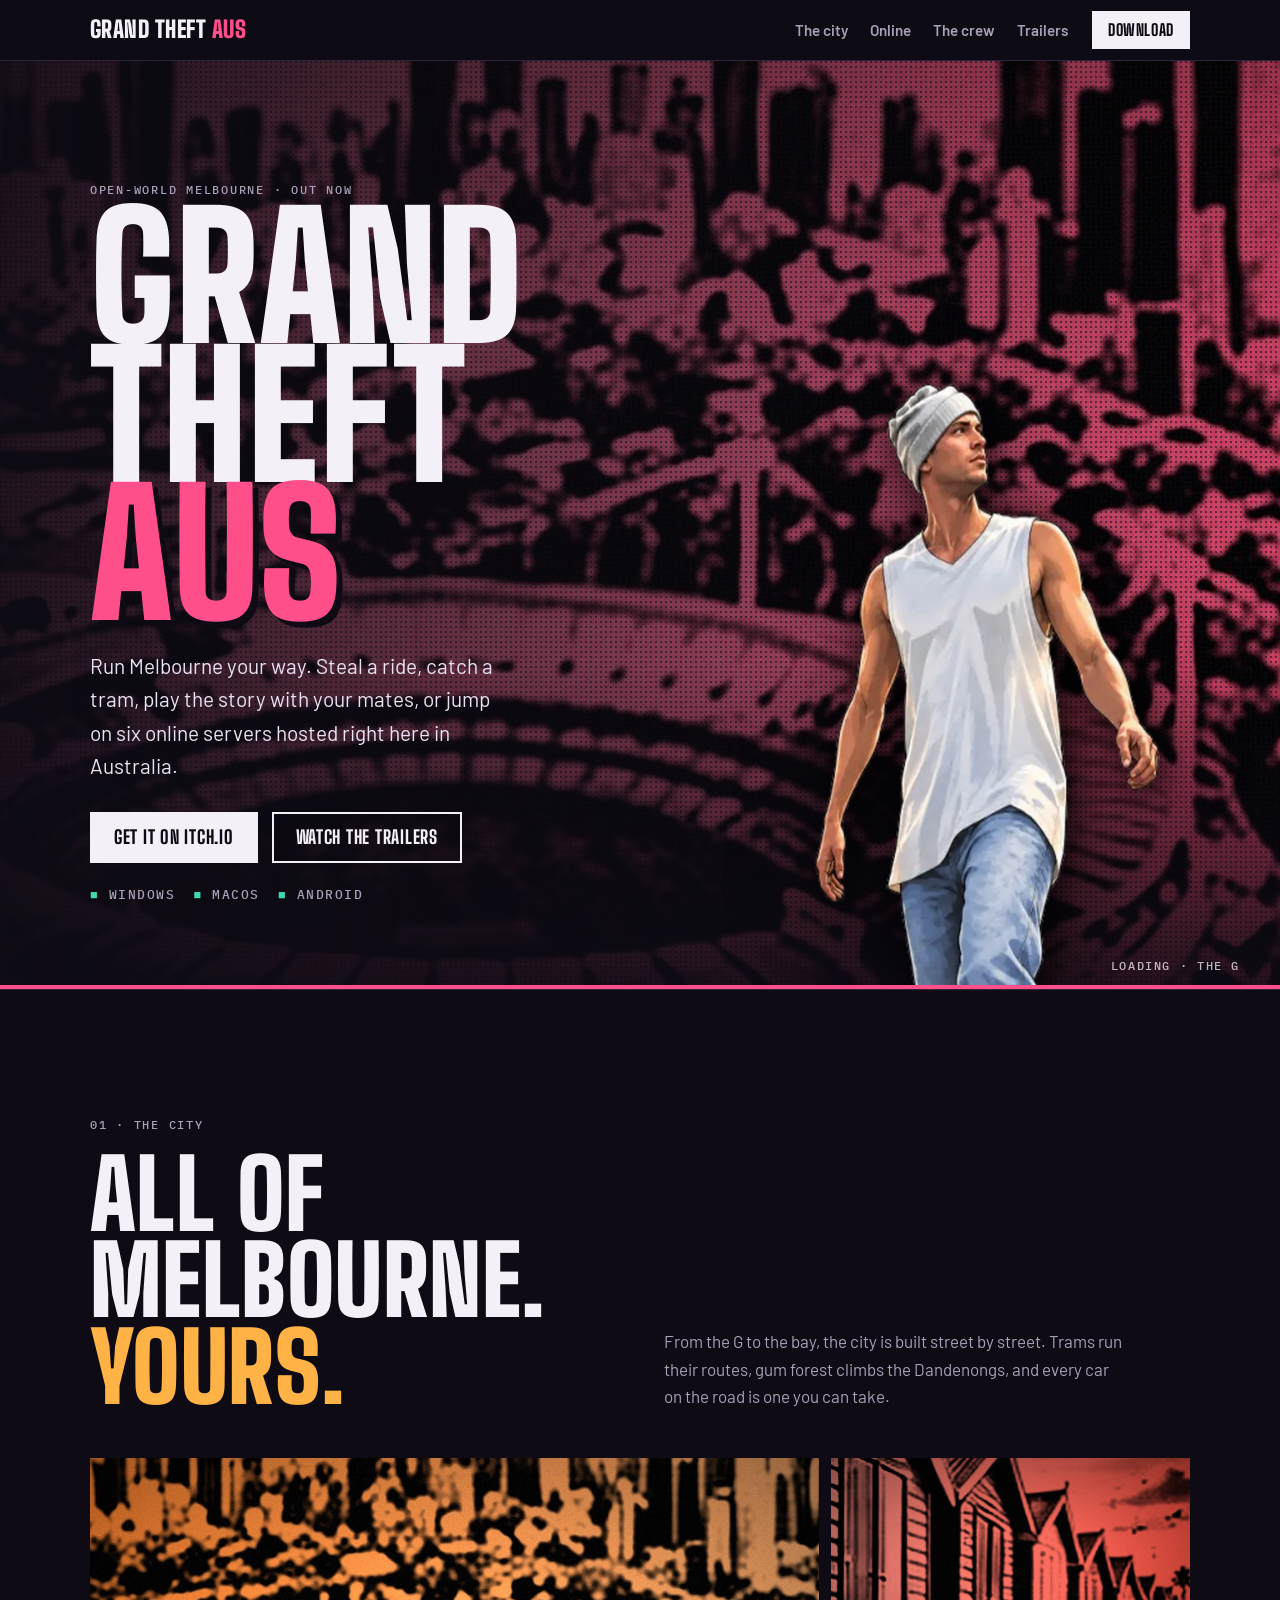
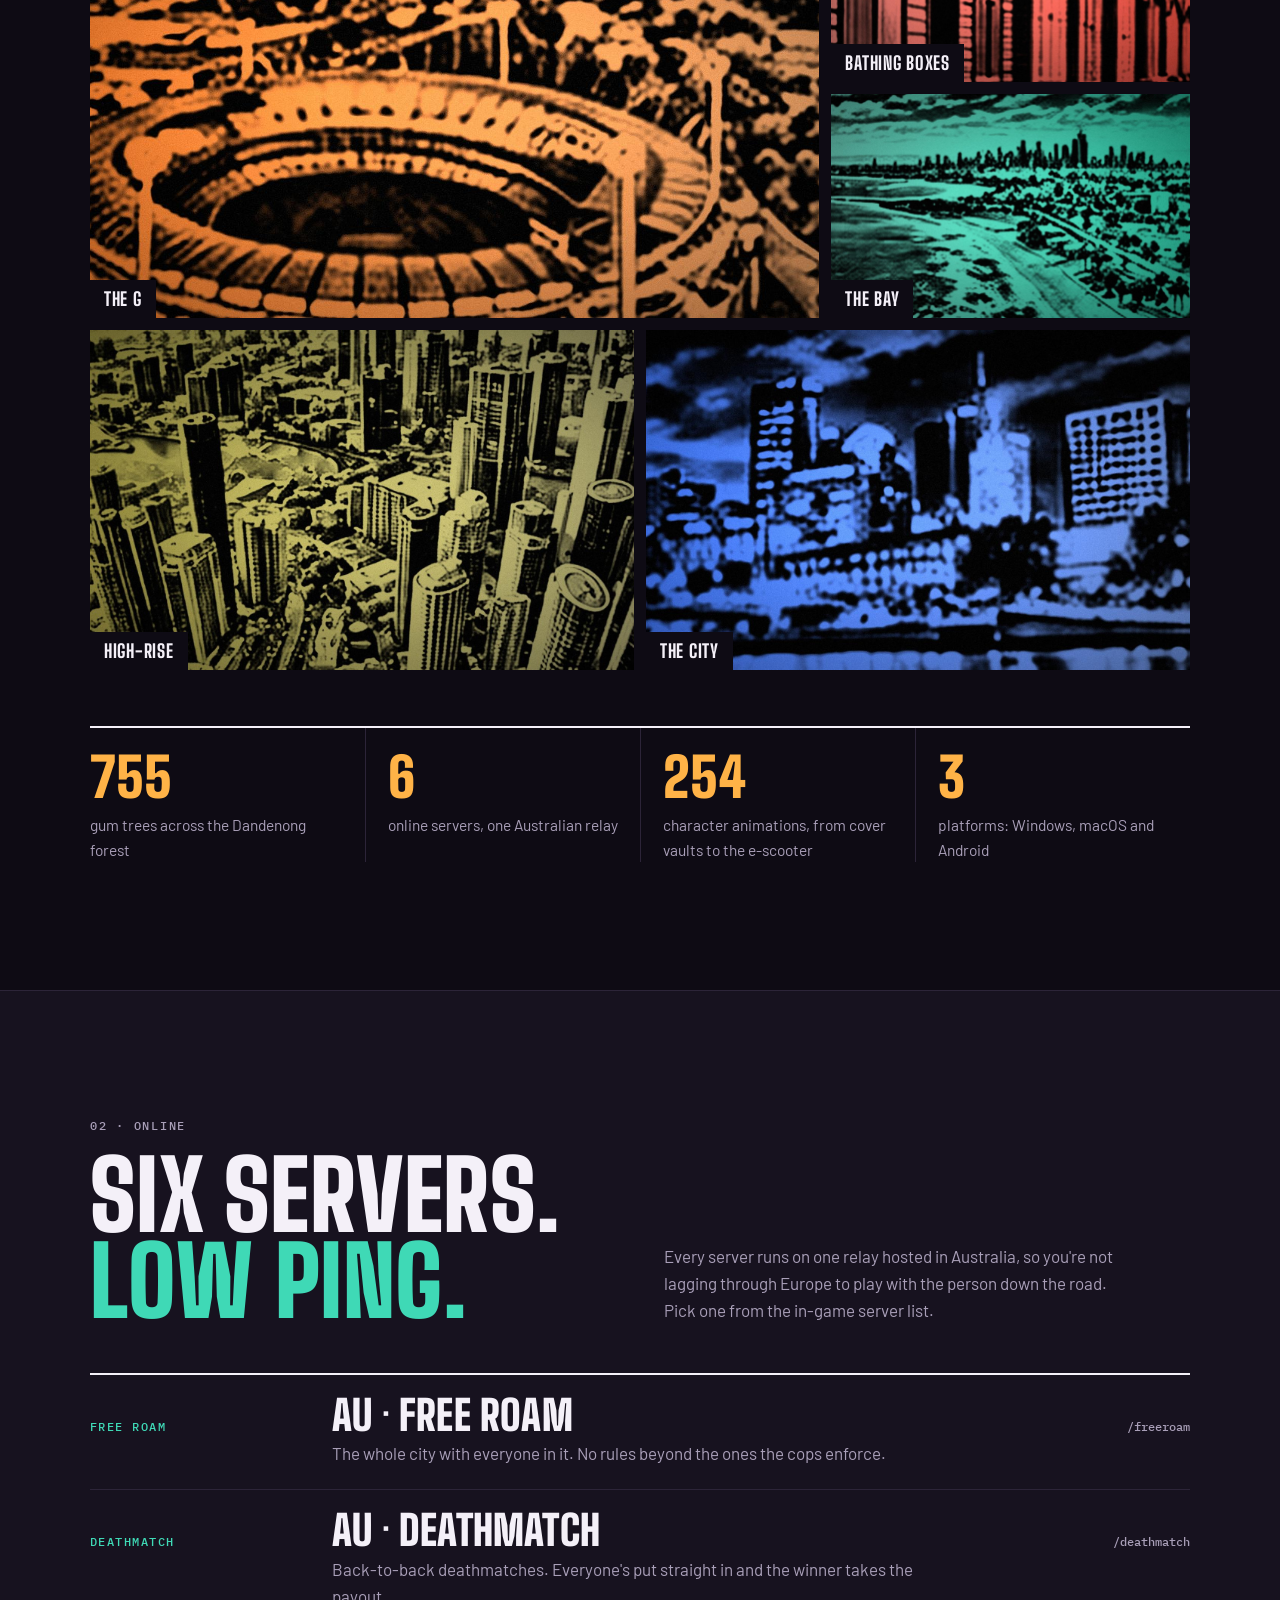
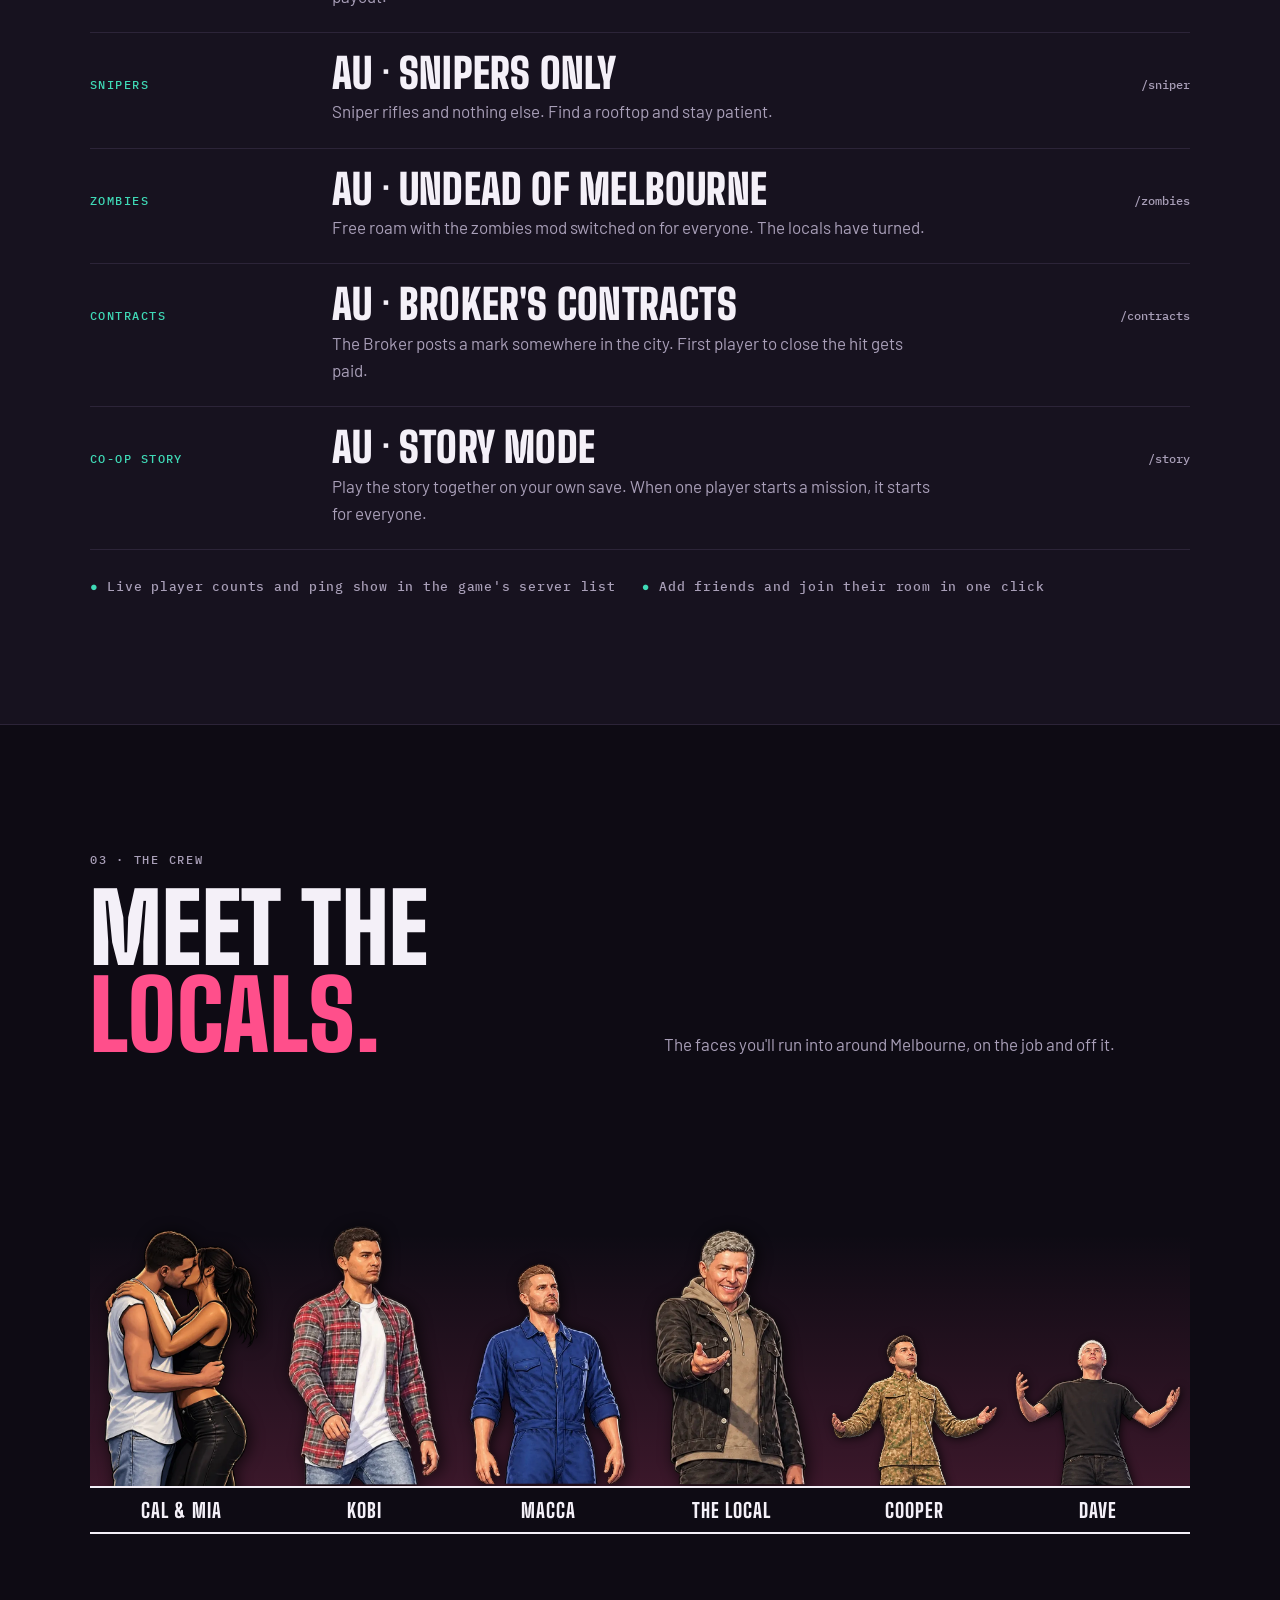
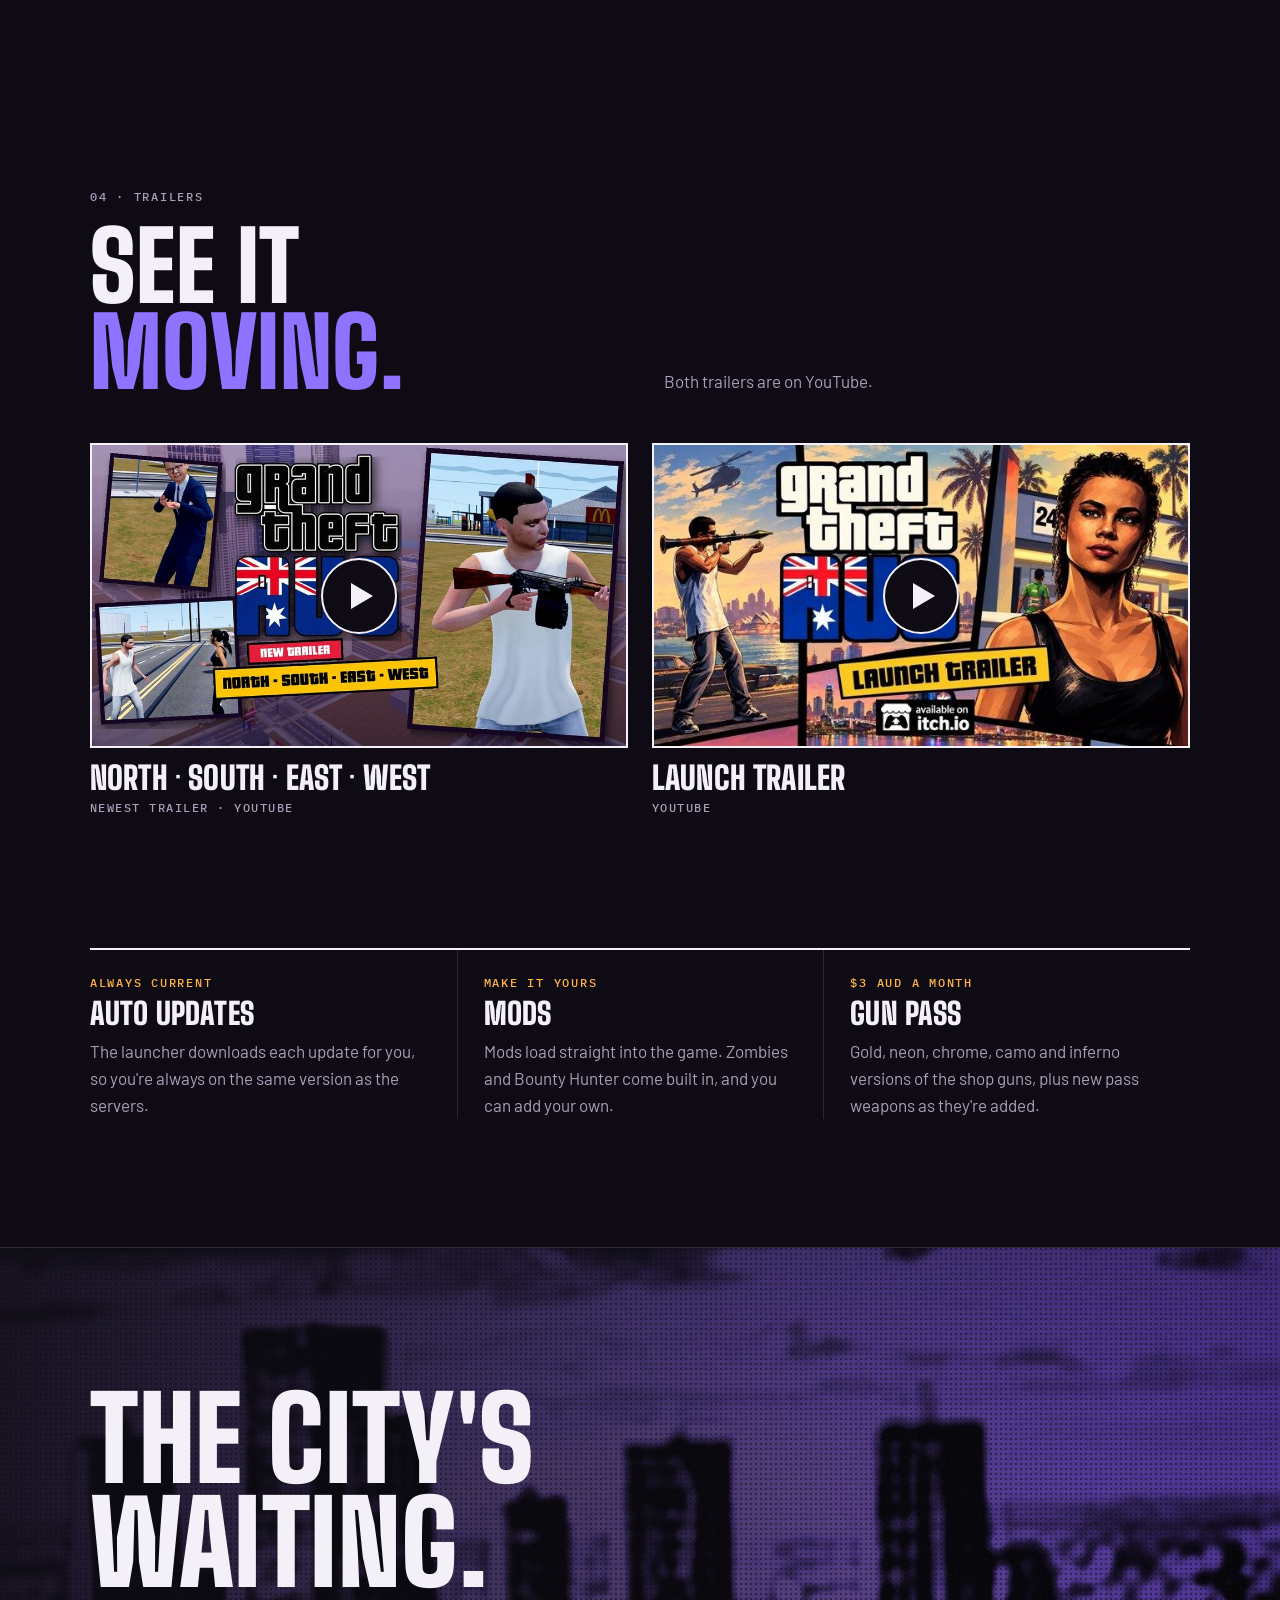
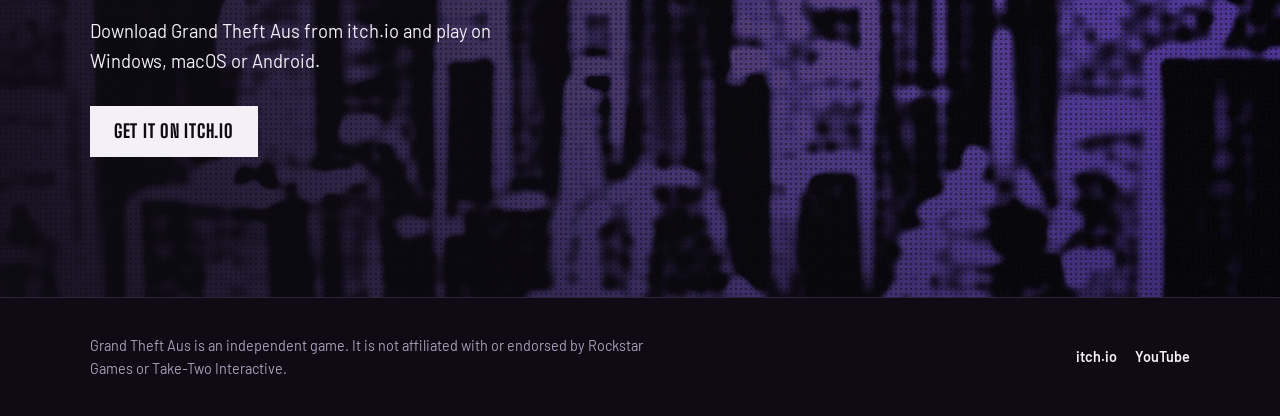
==== index.html @ 05dba6ba "Grand Theft Aus website Co-Authored-By: Claude Opus 5.5 <noreply@anthropic.com>" ====
<!doctype html>
<html lang="en-AU">
<head>
<meta charset="utf-8">
<meta name="viewport" content="width=device-width, initial-scale=1, viewport-fit=cover">
<title>Grand Theft Aus</title>
<meta name="description" content="Grand Theft Aus: an open-world crime game set in Melbourne. Free roam, co-op story and six online servers hosted in Australia. Windows, macOS and Android.">
<meta property="og:title" content="Grand Theft Aus">
<meta property="og:description" content="Open-world Melbourne. Co-op story, deathmatch, zombies and contracts on Australian servers.">
<meta property="og:image" content="https://grandtheftaus.online/img/city_1.jpg">
<meta property="og:url" content="https://grandtheftaus.online/">
<meta name="theme-color" content="#0e0b14">
<link rel="preconnect" href="https://fonts.googleapis.com">
<link rel="preconnect" href="https://fonts.gstatic.com" crossorigin>
<link rel="stylesheet" href="https://fonts.googleapis.com/css2?family=Big+Shoulders+Display:wght@700;800;900&family=Barlow:wght@400;500;600&family=IBM+Plex+Mono:wght@500&display=swap">
<style>
/* Layout: a screen-print poster - full-bleed duotone city plates, giant condensed type, each section takes one ink from the game's loading screens. */
:root {
  --ink: #0e0b14;          /* night, violet-biased black */
  --ink-2: #17121f;        /* raised panels */
  --line: #2c2438;
  --paper: #f4f0f8;        /* text */
  --muted: #a99fb8;
  --hot: #ff4f8b;          /* MCG pink */
  --bay: #3fd9b6;          /* bay teal */
  --sun: #ffb347;          /* G orange */
  --dusk: #8f72ff;         /* skyline violet */
  --display: "Big Shoulders Display", "Arial Narrow", "Roboto Condensed", Impact, sans-serif;
  --body: "Barlow", "Segoe UI", system-ui, sans-serif;
  --mono: "IBM Plex Mono", ui-monospace, Consolas, monospace;
  --wrap: 1180px;
  --gutter: clamp(16px, 4vw, 40px);
  color-scheme: dark;
}
*, *::before, *::after { box-sizing: border-box; }
html { scroll-behavior: smooth; }
@media (prefers-reduced-motion: reduce) { html { scroll-behavior: auto; } }
body {
  margin: 0;
  background: var(--ink);
  color: var(--paper);
  font: 400 1.0625rem/1.6 var(--body);
  -webkit-font-smoothing: antialiased;
}
img { max-width: 100%; display: block; }
a { color: inherit; }
:focus-visible { outline: 3px solid var(--sun); outline-offset: 3px; }
.wrap { max-width: var(--wrap); margin-inline: auto; padding-inline: var(--gutter); }
h1, h2, h3 { font-family: var(--display); font-weight: 900; text-transform: uppercase; line-height: .9; letter-spacing: .005em; margin: 0; text-wrap: balance; }
.eyebrow { font: 500 .78rem/1 var(--mono); letter-spacing: .14em; text-transform: uppercase; color: var(--muted); }

/* ---- nav ---- */
.nav {
  position: sticky; top: env(safe-area-inset-top, 0px); z-index: 20;
  background: color-mix(in srgb, var(--ink) 82%, transparent);
  backdrop-filter: blur(10px); -webkit-backdrop-filter: blur(10px);
  border-bottom: 1px solid var(--line);
}
.nav .wrap { display: flex; align-items: center; gap: 24px; min-height: 60px; }
.mark { font: 900 1.45rem/1 var(--display); text-transform: uppercase; text-decoration: none; letter-spacing: .02em; white-space: nowrap; }
.mark b { color: var(--hot); font-weight: 900; }
.nav ul { display: flex; gap: 22px; list-style: none; margin: 0 0 0 auto; padding: 0; }
.nav ul a { text-decoration: none; font-weight: 600; font-size: .95rem; color: var(--muted); }
.nav ul a:hover { color: var(--paper); }
.btn {
  display: inline-flex; align-items: center; gap: 10px;
  font: 800 1.15rem/1 var(--display); text-transform: uppercase; letter-spacing: .04em;
  text-decoration: none; padding: 14px 22px; border: 2px solid var(--paper);
  transition: transform .15s ease, background .15s ease, color .15s ease;
}
.btn:hover { transform: translate(-2px, -2px); box-shadow: 4px 4px 0 var(--hot); }
.btn-solid { background: var(--paper); color: var(--ink); }
.btn-ghost { color: var(--paper); }
.btn-sm { padding: 9px 14px; font-size: 1rem; }
@media (max-width: 760px) { .nav ul { display: none; } .nav .btn-sm { margin-left: auto; } }

/* ---- hero: the loading screen ---- */
.hero { position: relative; overflow: hidden; border-bottom: 1px solid var(--line); isolation: isolate; }
.plates { position: absolute; inset: 0; z-index: -2; }
.plates img {
  position: absolute; inset: 0; width: 100%; height: 100%; object-fit: cover;
  opacity: 0; transition: opacity 1.4s ease; transform: scale(1.04);
}
.plates img.on { opacity: 1; animation: drift 7s linear both; }
.plates img:first-child { opacity: 1; }
.plates.ready img:first-child:not(.on) { opacity: 0; }
@keyframes drift { from { transform: scale(1.04); } to { transform: scale(1.1); } }
.hero::before { /* halftone + vignette so type reads on every plate */
  content: ""; position: absolute; inset: 0; z-index: -1;
  background:
    radial-gradient(circle at 1px 1px, rgba(14,11,20,.55) 1px, transparent 1.6px) 0 0 / 5px 5px,
    linear-gradient(90deg, rgba(14,11,20,.92) 0%, rgba(14,11,20,.55) 48%, rgba(14,11,20,.1) 100%),
    linear-gradient(0deg, rgba(14,11,20,.85) 0%, transparent 35%);
}
.hero .wrap { display: grid; grid-template-columns: minmax(0, 1.25fr) minmax(0, .75fr); align-items: end; gap: 24px; padding-block: clamp(56px, 9vw, 110px) 0; }
.hero-copy { padding-bottom: clamp(48px, 7vw, 88px); min-width: 0; }
.hero h1 { font-size: clamp(4.2rem, 13.5vw, 11.5rem); line-height: .8; }
.hero h1 span { display: block; }
.hero h1 .aus { color: var(--hot); -webkit-text-stroke: 0; text-shadow: 6px 6px 0 var(--ink); }
.hero p.lede { font-size: clamp(1.1rem, 1.8vw, 1.3rem); max-width: 34ch; margin: 26px 0 30px; color: #e9e2f2; }
.ctas { display: flex; flex-wrap: wrap; gap: 14px; }
.platforms { display: flex; flex-wrap: wrap; gap: 8px 18px; margin-top: 26px; font: 500 .8rem/1 var(--mono); letter-spacing: .12em; text-transform: uppercase; color: var(--muted); }
.platforms span::before { content: "■ "; color: var(--bay); }
.hero-char { align-self: end; justify-self: center; max-height: 640px; width: auto; filter: drop-shadow(0 18px 40px rgba(0,0,0,.6)); }
.loadbar { position: absolute; left: 0; right: 0; bottom: 0; height: 4px; background: rgba(255,255,255,.08); }
.loadbar i { display: block; height: 100%; width: 0; background: var(--hot); }
.loadbar i.run { animation: load 7s linear both; }
@keyframes load { to { width: 100%; } }
.plate-tag { position: absolute; right: var(--gutter); bottom: 18px; font: 500 .72rem/1 var(--mono); letter-spacing: .14em; text-transform: uppercase; color: rgba(244,240,248,.75); }
@media (max-width: 820px) {
  .hero .wrap { grid-template-columns: 1fr; }
  .hero-char { display: none; }
  .hero::before { background:
    radial-gradient(circle at 1px 1px, rgba(14,11,20,.55) 1px, transparent 1.6px) 0 0 / 5px 5px,
    linear-gradient(0deg, rgba(14,11,20,.95) 10%, rgba(14,11,20,.5) 100%); }
}
@media (prefers-reduced-motion: reduce) { .plates img, .plates img.on { animation: none; transition: none; transform: none; } .loadbar i.run { animation: none; width: 100%; } }

/* ---- sections ---- */
section { padding-block: clamp(72px, 10vw, 128px); }
.head { display: grid; grid-template-columns: minmax(0, 1fr) minmax(0, 1fr); gap: 20px 48px; align-items: end; margin-bottom: 48px; }
.head h2 { font-size: clamp(3rem, 7.5vw, 6rem); }
.head p { margin: 0; color: var(--muted); max-width: 46ch; }
.head .eyebrow { grid-column: 1 / -1; }
@media (max-width: 760px) { .head { grid-template-columns: 1fr; } }

/* the city */
.city h2 em { font-style: normal; color: var(--sun); }
.tiles { display: grid; grid-template-columns: repeat(6, minmax(0, 1fr)); gap: 12px; }
.tile { position: relative; overflow: hidden; margin: 0; background: var(--ink-2); }
.tile img { width: 100%; height: 100%; object-fit: cover; aspect-ratio: 16 / 10; transition: transform .6s ease; }
.tile:hover img { transform: scale(1.05); }
.tile figcaption { position: absolute; left: 0; bottom: 0; padding: 10px 14px; background: var(--ink); font: 800 1.15rem/1 var(--display); text-transform: uppercase; letter-spacing: .04em; }
.tile:nth-child(1) { grid-column: span 4; grid-row: span 2; }
.tile:nth-child(1) img { aspect-ratio: auto; }
.tile:nth-child(2), .tile:nth-child(3) { grid-column: span 2; }
.tile:nth-child(4), .tile:nth-child(5) { grid-column: span 3; }
@media (max-width: 760px) { .tiles { grid-template-columns: 1fr 1fr; } .tile:nth-child(n) { grid-column: span 1; grid-row: auto; } .tile:nth-child(1) { grid-column: span 2; } .tile:nth-child(1) img { aspect-ratio: 16 / 10; } }

.facts { display: grid; grid-template-columns: repeat(4, minmax(0, 1fr)); gap: 0; margin-top: 56px; border-top: 2px solid var(--paper); }
.fact { padding: 22px 22px 0 0; min-width: 0; }
.fact + .fact { padding-left: 22px; border-left: 1px solid var(--line); }
.fact strong { display: block; font: 900 3.4rem/1 var(--display); color: var(--sun); font-variant-numeric: tabular-nums; }
.fact span { display: block; margin-top: 8px; color: var(--muted); font-size: .97rem; }
@media (max-width: 760px) { .facts { grid-template-columns: 1fr 1fr; } .fact:nth-child(3) { padding-left: 0; border-left: 0; } .fact { padding-bottom: 22px; } }

/* online */
.online { background: var(--ink-2); border-block: 1px solid var(--line); }
.online h2 em { font-style: normal; color: var(--bay); }
.servers { list-style: none; margin: 0; padding: 0; border-top: 2px solid var(--paper); }
.server { display: grid; grid-template-columns: 210px minmax(0, 1fr) auto; gap: 8px 32px; align-items: baseline; padding: 22px 0; border-bottom: 1px solid var(--line); }
.server .tag { font: 500 .75rem/1.2 var(--mono); letter-spacing: .12em; text-transform: uppercase; color: var(--bay); }
.server h3 { font-size: clamp(1.8rem, 3.4vw, 2.6rem); }
.server p { margin: 6px 0 0; color: var(--muted); max-width: 60ch; }
.server .room { font: 500 .78rem/1 var(--mono); color: var(--muted); white-space: nowrap; }
.server:hover h3 { color: var(--bay); }
@media (max-width: 760px) { .server { grid-template-columns: 1fr; } .server .room { white-space: normal; } }
.note { margin-top: 28px; display: flex; flex-wrap: wrap; gap: 10px 26px; font: 500 .8rem/1.4 var(--mono); letter-spacing: .06em; color: var(--muted); }
.note span::before { content: "● "; color: var(--bay); }

/* crew */
.crew h2 em { font-style: normal; color: var(--hot); }
.lineup { display: grid; grid-template-columns: repeat(6, minmax(0, 1fr)); align-items: end; gap: 0; border-bottom: 2px solid var(--paper); background:
  linear-gradient(0deg, color-mix(in srgb, var(--hot) 22%, transparent), transparent 70%); }
.lineup figure { margin: 0; display: flex; flex-direction: column; align-items: center; min-width: 0; }
.lineup img { width: 100%; height: clamp(180px, 30vw, 380px); object-fit: contain; object-position: bottom; transition: transform .25s ease; }
.lineup figure:hover img { transform: translateY(-8px); }
.lineup figcaption { width: 100%; text-align: center; padding: 12px 4px; background: var(--ink); border-top: 2px solid var(--paper); font: 800 1.25rem/1 var(--display); text-transform: uppercase; letter-spacing: .05em; }
@media (max-width: 760px) { .lineup { grid-template-columns: repeat(3, minmax(0, 1fr)); } }

/* trailers */
.trailers h2 em { font-style: normal; color: var(--dusk); }
.reels { display: grid; grid-template-columns: repeat(2, minmax(0, 1fr)); gap: 24px; }
.reel { text-decoration: none; display: block; }
.reel .frame { position: relative; overflow: hidden; border: 2px solid var(--paper); }
.reel img { width: 100%; aspect-ratio: 16 / 9; object-fit: cover; transition: transform .4s ease; }
.reel:hover img { transform: scale(1.03); }
.reel .play { position: absolute; inset: 0; display: grid; place-items: center; }
.reel .play i { width: 76px; height: 76px; border-radius: 50%; background: var(--ink); border: 2px solid var(--paper); display: grid; place-items: center; transition: background .15s ease; }
.reel .play i::after { content: ""; border-left: 22px solid var(--paper); border-block: 13px solid transparent; margin-left: 6px; }
.reel:hover .play i { background: var(--dusk); }
.reel h3 { font-size: 2rem; margin-top: 16px; }
.reel span { font: 500 .78rem/1 var(--mono); letter-spacing: .12em; text-transform: uppercase; color: var(--muted); }
@media (max-width: 760px) { .reels { grid-template-columns: 1fr; } }

/* extras */
.extras { padding-top: 0; }
.cols { display: grid; grid-template-columns: repeat(3, minmax(0, 1fr)); gap: 0; border-top: 2px solid var(--paper); }
.col { padding: 26px 26px 0 0; min-width: 0; }
.col + .col { padding-left: 26px; border-left: 1px solid var(--line); }
.col h3 { font-size: 1.9rem; margin-bottom: 10px; }
.col p { margin: 0; color: var(--muted); }
.col .eyebrow { display: block; margin-bottom: 12px; color: var(--sun); }
@media (max-width: 760px) { .cols { grid-template-columns: 1fr; } .col + .col { padding-left: 0; border-left: 0; border-top: 1px solid var(--line); margin-top: 26px; } }

/* download band */
.band { position: relative; overflow: hidden; isolation: isolate; padding-block: clamp(80px, 11vw, 140px); border-top: 1px solid var(--line); }
.band > img { position: absolute; inset: 0; width: 100%; height: 100%; object-fit: cover; z-index: -2; }
.band::before { content: ""; position: absolute; inset: 0; z-index: -1; background:
  radial-gradient(circle at 1px 1px, rgba(14,11,20,.5) 1px, transparent 1.6px) 0 0 / 5px 5px,
  linear-gradient(90deg, rgba(14,11,20,.9), rgba(14,11,20,.35)); }
.band h2 { font-size: clamp(3.4rem, 9vw, 7.5rem); max-width: 12ch; }
.band p { max-width: 42ch; margin: 22px 0 30px; font-size: 1.15rem; }

footer { border-top: 1px solid var(--line); padding-block: 36px; color: var(--muted); font-size: .9rem; }
footer .wrap { display: flex; flex-wrap: wrap; gap: 14px 32px; justify-content: space-between; align-items: center; }
footer p { margin: 0; max-width: 70ch; }
footer nav { display: flex; flex-wrap: wrap; gap: 18px; }
footer nav a { text-decoration: none; font-weight: 600; color: var(--paper); }
footer nav a:hover { color: var(--hot); }
</style>
</head>
<body>

<header class="nav">
  <div class="wrap">
    <a class="mark" href="#top">Grand Theft <b>Aus</b></a>
    <ul>
      <li><a href="#city">The city</a></li>
      <li><a href="#online">Online</a></li>
      <li><a href="#crew">The crew</a></li>
      <li><a href="#trailers">Trailers</a></li>
    </ul>
    <a class="btn btn-solid btn-sm" href="https://f1ftycal.itch.io/grand-theft-aus" target="_blank" rel="noopener">Download</a>
  </div>
</header>

<main id="top">
  <section class="hero" aria-label="Grand Theft Aus" style="padding:0">
    <div class="plates" id="plates">
      <img src="img/city_1.jpg" alt="" data-tag="The G">
      <img src="img/city_2.jpg" alt="" data-tag="The city" loading="lazy">
      <img src="img/city_3.jpg" alt="" data-tag="The bay" loading="lazy">
      <img src="img/city_6.jpg" alt="" data-tag="Bathing boxes" loading="lazy">
      <img src="img/city_7.jpg" alt="" data-tag="High-rise" loading="lazy">
      <img src="img/city_5.jpg" alt="" data-tag="Coast road" loading="lazy">
      <img src="img/city_8.jpg" alt="" data-tag="Skyline" loading="lazy">
      <img src="img/city_4.jpg" alt="" data-tag="The G" loading="lazy">
    </div>
    <div class="wrap">
      <div class="hero-copy">
        <p class="eyebrow">Open-world Melbourne · Out now</p>
        <h1><span>Grand</span><span>Theft</span><span class="aus">Aus</span></h1>
        <p class="lede">Run Melbourne your way. Steal a ride, catch a tram, play the story with your mates, or jump on six online servers hosted right here in Australia.</p>
        <div class="ctas">
          <a class="btn btn-solid" href="https://f1ftycal.itch.io/grand-theft-aus" target="_blank" rel="noopener">Get it on itch.io</a>
          <a class="btn btn-ghost" href="#trailers">Watch the trailers</a>
        </div>
        <div class="platforms"><span>Windows</span><span>macOS</span><span>Android</span></div>
      </div>
      <img class="hero-char" src="img/cal.webp" alt="Cal walking" width="560" height="760">
    </div>
    <span class="plate-tag" id="plateTag" aria-hidden="true">Loading · The G</span>
    <div class="loadbar" aria-hidden="true"><i id="bar"></i></div>
  </section>

  <section class="city" id="city">
    <div class="wrap">
      <div class="head">
        <p class="eyebrow">01 · The city</p>
        <h2>All of Melbourne. <em>Yours.</em></h2>
        <p>From the G to the bay, the city is built street by street. Trams run their routes, gum forest climbs the Dandenongs, and every car on the road is one you can take.</p>
      </div>
      <div class="tiles">
        <figure class="tile"><img src="img/city_4.jpg" alt="The MCG in orange duotone" loading="lazy"><figcaption>The G</figcaption></figure>
        <figure class="tile"><img src="img/city_6.jpg" alt="A row of beach bathing boxes" loading="lazy"><figcaption>Bathing boxes</figcaption></figure>
        <figure class="tile"><img src="img/city_3.jpg" alt="The coastline and city skyline across the bay" loading="lazy"><figcaption>The bay</figcaption></figure>
        <figure class="tile"><img src="img/city_7.jpg" alt="Apartment towers from above" loading="lazy"><figcaption>High-rise</figcaption></figure>
        <figure class="tile"><img src="img/city_2.jpg" alt="City buildings at night" loading="lazy"><figcaption>The city</figcaption></figure>
      </div>
      <div class="facts">
        <div class="fact"><strong>755</strong><span>gum trees across the Dandenong forest</span></div>
        <div class="fact"><strong>6</strong><span>online servers, one Australian relay</span></div>
        <div class="fact"><strong>254</strong><span>character animations, from cover vaults to the e-scooter</span></div>
        <div class="fact"><strong>3</strong><span>platforms: Windows, macOS and Android</span></div>
      </div>
    </div>
  </section>

  <section class="online" id="online">
    <div class="wrap">
      <div class="head">
        <p class="eyebrow">02 · Online</p>
        <h2>Six servers. <em>Low ping.</em></h2>
        <p>Every server runs on one relay hosted in Australia, so you're not lagging through Europe to play with the person down the road. Pick one from the in-game server list.</p>
      </div>
      <ul class="servers">
        <li class="server"><span class="tag">Free roam</span><div><h3>AU · Free Roam</h3><p>The whole city with everyone in it. No rules beyond the ones the cops enforce.</p></div><span class="room">/freeroam</span></li>
        <li class="server"><span class="tag">Deathmatch</span><div><h3>AU · Deathmatch</h3><p>Back-to-back deathmatches. Everyone's put straight in and the winner takes the payout.</p></div><span class="room">/deathmatch</span></li>
        <li class="server"><span class="tag">Snipers</span><div><h3>AU · Snipers Only</h3><p>Sniper rifles and nothing else. Find a rooftop and stay patient.</p></div><span class="room">/sniper</span></li>
        <li class="server"><span class="tag">Zombies</span><div><h3>AU · Undead of Melbourne</h3><p>Free roam with the zombies mod switched on for everyone. The locals have turned.</p></div><span class="room">/zombies</span></li>
        <li class="server"><span class="tag">Contracts</span><div><h3>AU · Broker's Contracts</h3><p>The Broker posts a mark somewhere in the city. First player to close the hit gets paid.</p></div><span class="room">/contracts</span></li>
        <li class="server"><span class="tag">Co-op story</span><div><h3>AU · Story Mode</h3><p>Play the story together on your own save. When one player starts a mission, it starts for everyone.</p></div><span class="room">/story</span></li>
      </ul>
      <div class="note"><span>Live player counts and ping show in the game's server list</span><span>Add friends and join their room in one click</span></div>
    </div>
  </section>

  <section class="crew" id="crew">
    <div class="wrap">
      <div class="head">
        <p class="eyebrow">03 · The crew</p>
        <h2>Meet the <em>locals.</em></h2>
        <p>The faces you'll run into around Melbourne, on the job and off it.</p>
      </div>
      <div class="lineup">
        <figure><img src="img/cal_mia.webp" alt="Cal and Mia" loading="lazy"><figcaption>Cal &amp; Mia</figcaption></figure>
        <figure><img src="img/kobi.webp" alt="Kobi" loading="lazy"><figcaption>Kobi</figcaption></figure>
        <figure><img src="img/macca.webp" alt="Macca" loading="lazy"><figcaption>Macca</figcaption></figure>
        <figure><img src="img/local.webp" alt="A local in a beanie" loading="lazy"><figcaption>The local</figcaption></figure>
        <figure><img src="img/cooper.webp" alt="Cooper" loading="lazy"><figcaption>Cooper</figcaption></figure>
        <figure><img src="img/dave.webp" alt="Dave" loading="lazy"><figcaption>Dave</figcaption></figure>
      </div>
    </div>
  </section>

  <section class="trailers" id="trailers">
    <div class="wrap">
      <div class="head">
        <p class="eyebrow">04 · Trailers</p>
        <h2>See it <em>moving.</em></h2>
        <p>Both trailers are on YouTube.</p>
      </div>
      <div class="reels">
        <a class="reel" href="https://youtu.be/_pbaEXQRSzY" target="_blank" rel="noopener">
          <div class="frame"><img src="img/trailer_thumb_nsew.jpg" alt="North South East West trailer thumbnail" loading="lazy"><span class="play"><i></i></span></div>
          <h3>North · South · East · West</h3><span>Newest trailer · YouTube</span>
        </a>
        <a class="reel" href="https://youtu.be/n73A-Tai1YA" target="_blank" rel="noopener">
          <div class="frame"><img src="img/trailer_thumb.jpg" alt="Launch trailer thumbnail" loading="lazy"><span class="play"><i></i></span></div>
          <h3>Launch trailer</h3><span>YouTube</span>
        </a>
      </div>
    </div>
  </section>

  <section class="extras" aria-label="More">
    <div class="wrap">
      <div class="cols">
        <div class="col"><span class="eyebrow">Always current</span><h3>Auto updates</h3><p>The launcher downloads each update for you, so you're always on the same version as the servers.</p></div>
        <div class="col"><span class="eyebrow">Make it yours</span><h3>Mods</h3><p>Mods load straight into the game. Zombies and Bounty Hunter come built in, and you can add your own.</p></div>
        <div class="col"><span class="eyebrow">$3 AUD a month</span><h3>Gun Pass</h3><p>Gold, neon, chrome, camo and inferno versions of the shop guns, plus new pass weapons as they're added.</p></div>
      </div>
    </div>
  </section>

  <section class="band" aria-label="Download">
    <img src="img/city_8.jpg" alt="" loading="lazy">
    <div class="wrap">
      <h2>The city's waiting.</h2>
      <p>Download Grand Theft Aus from itch.io and play on Windows, macOS or Android.</p>
      <a class="btn btn-solid" href="https://f1ftycal.itch.io/grand-theft-aus" target="_blank" rel="noopener">Get it on itch.io</a>
    </div>
  </section>
</main>

<footer>
  <div class="wrap">
    <p>Grand Theft Aus is an independent game. It is not affiliated with or endorsed by Rockstar Games or Take-Two Interactive.</p>
    <nav>
      <a href="https://f1ftycal.itch.io/grand-theft-aus" target="_blank" rel="noopener">itch.io</a>
      <a href="https://youtu.be/_pbaEXQRSzY" target="_blank" rel="noopener">YouTube</a>
    </nav>
  </div>
</footer>

<script>
(function () {
  var imgs = document.querySelectorAll('#plates img');
  var bar = document.getElementById('bar');
  var tag = document.getElementById('plateTag');
  var still = window.matchMedia('(prefers-reduced-motion: reduce)').matches;
  if (!imgs.length) return;
  var i = 0;
  function show(n) {
    imgs.forEach(function (im) { im.classList.remove('on'); });
    void imgs[n].offsetWidth;
    imgs[n].classList.add('on');
    tag.textContent = 'Loading · ' + imgs[n].dataset.tag;
    bar.classList.remove('run'); void bar.offsetWidth; bar.classList.add('run');
  }
  document.getElementById('plates').classList.add('ready');
  show(0);
  if (still) return;
  setInterval(function () { i = (i + 1) % imgs.length; show(i); }, 7000);
})();
</script>
</body>
</html>
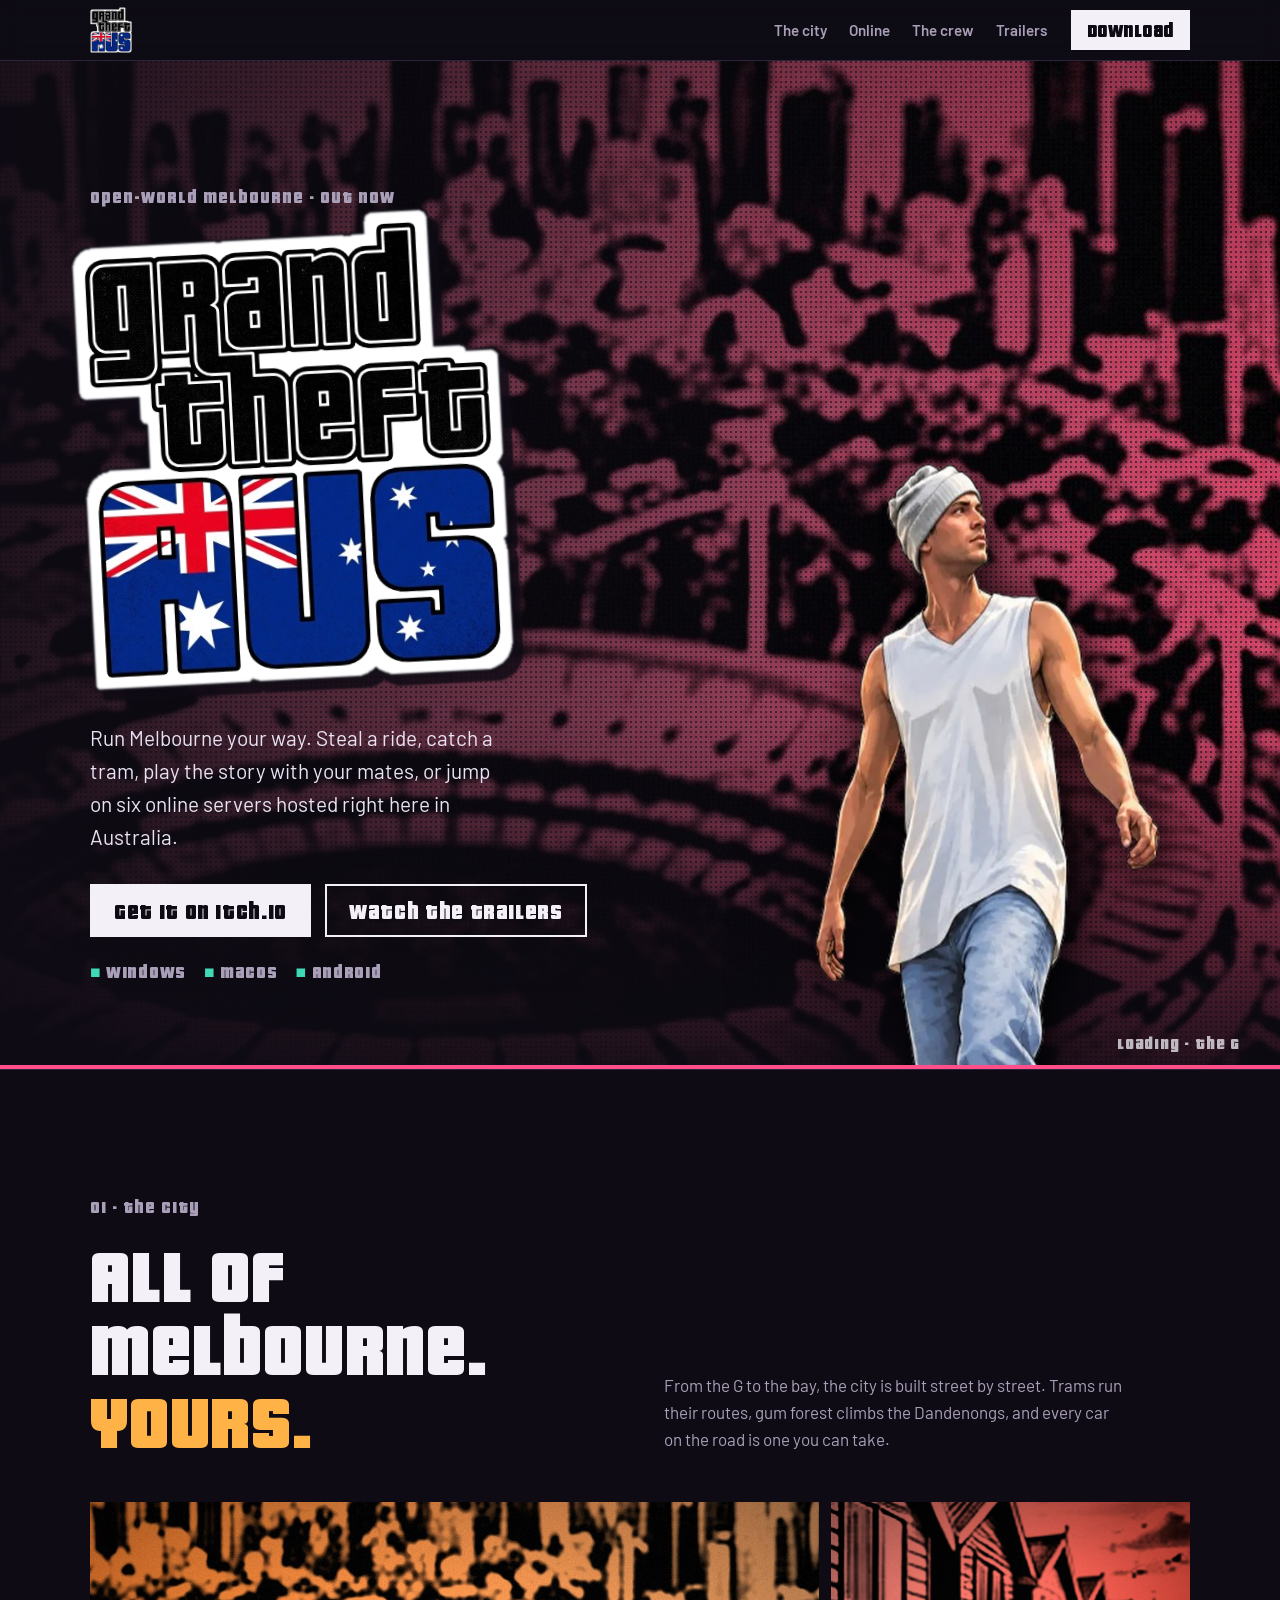
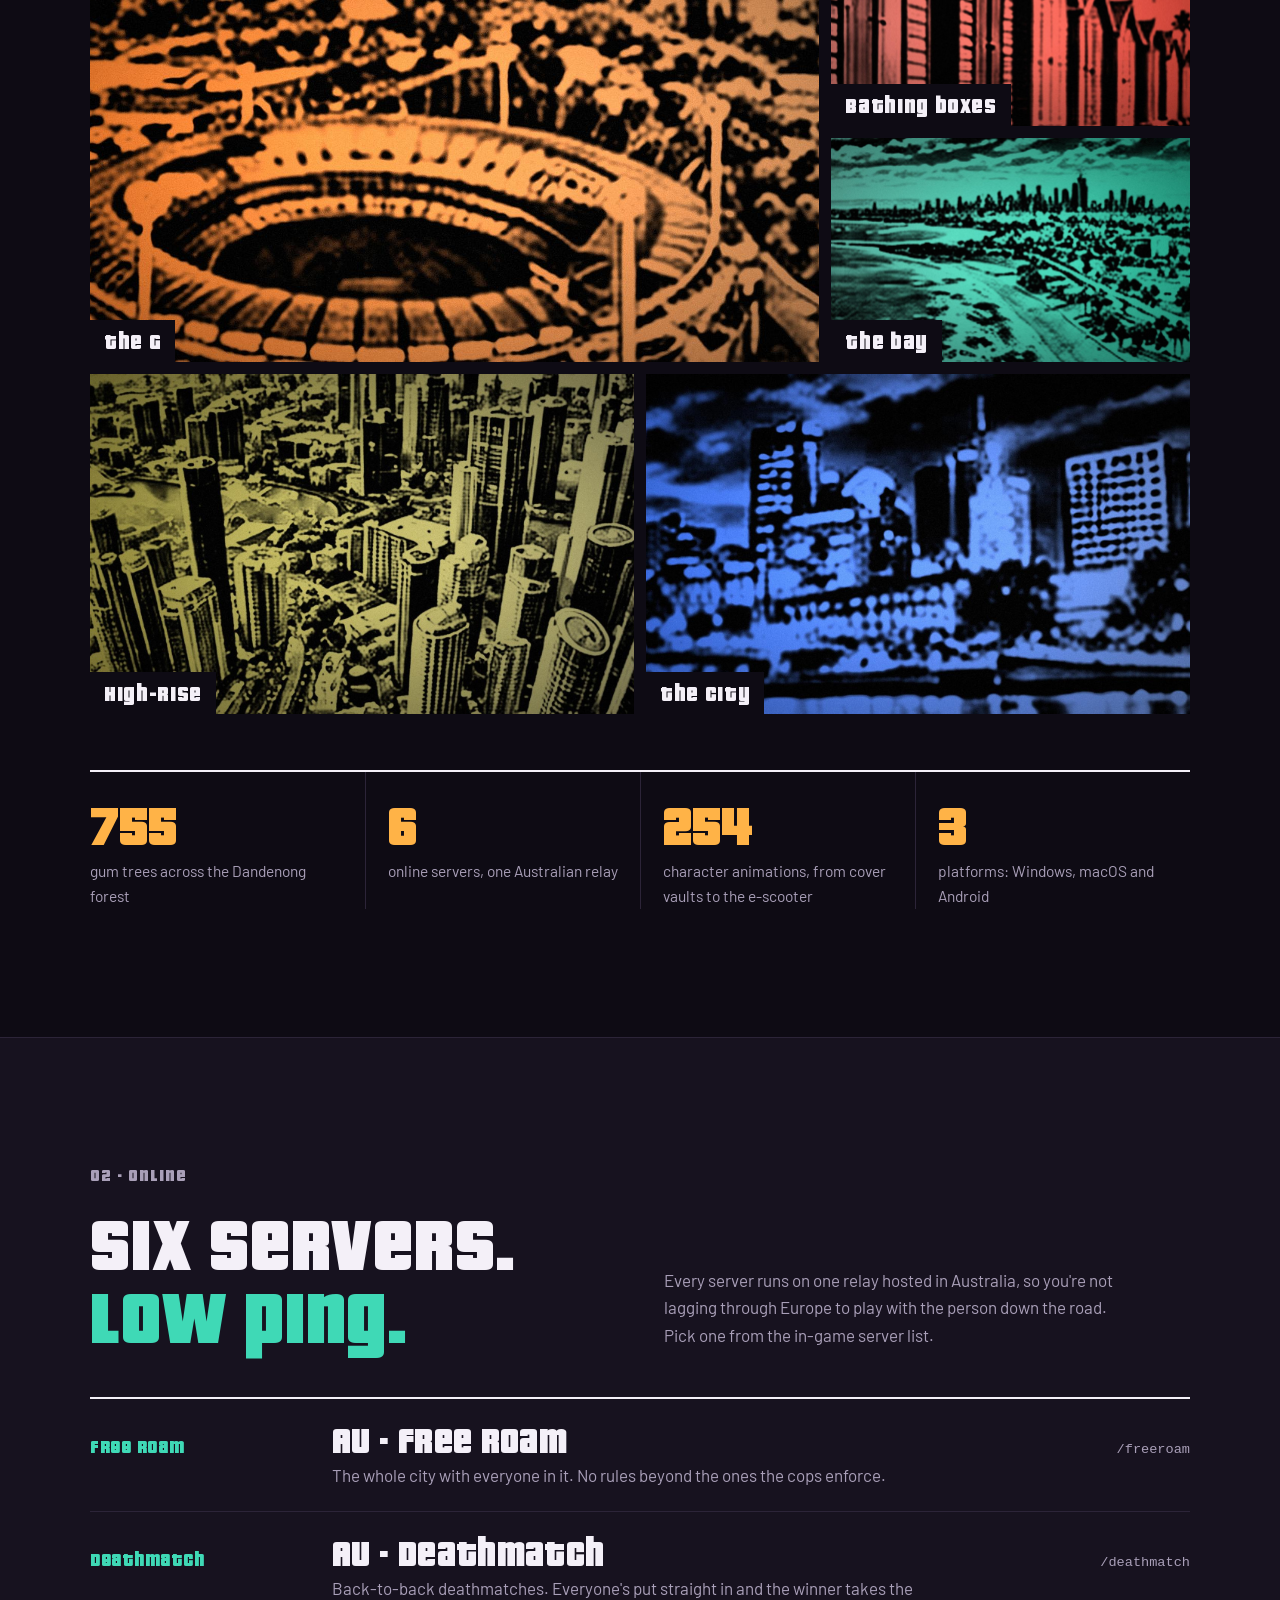
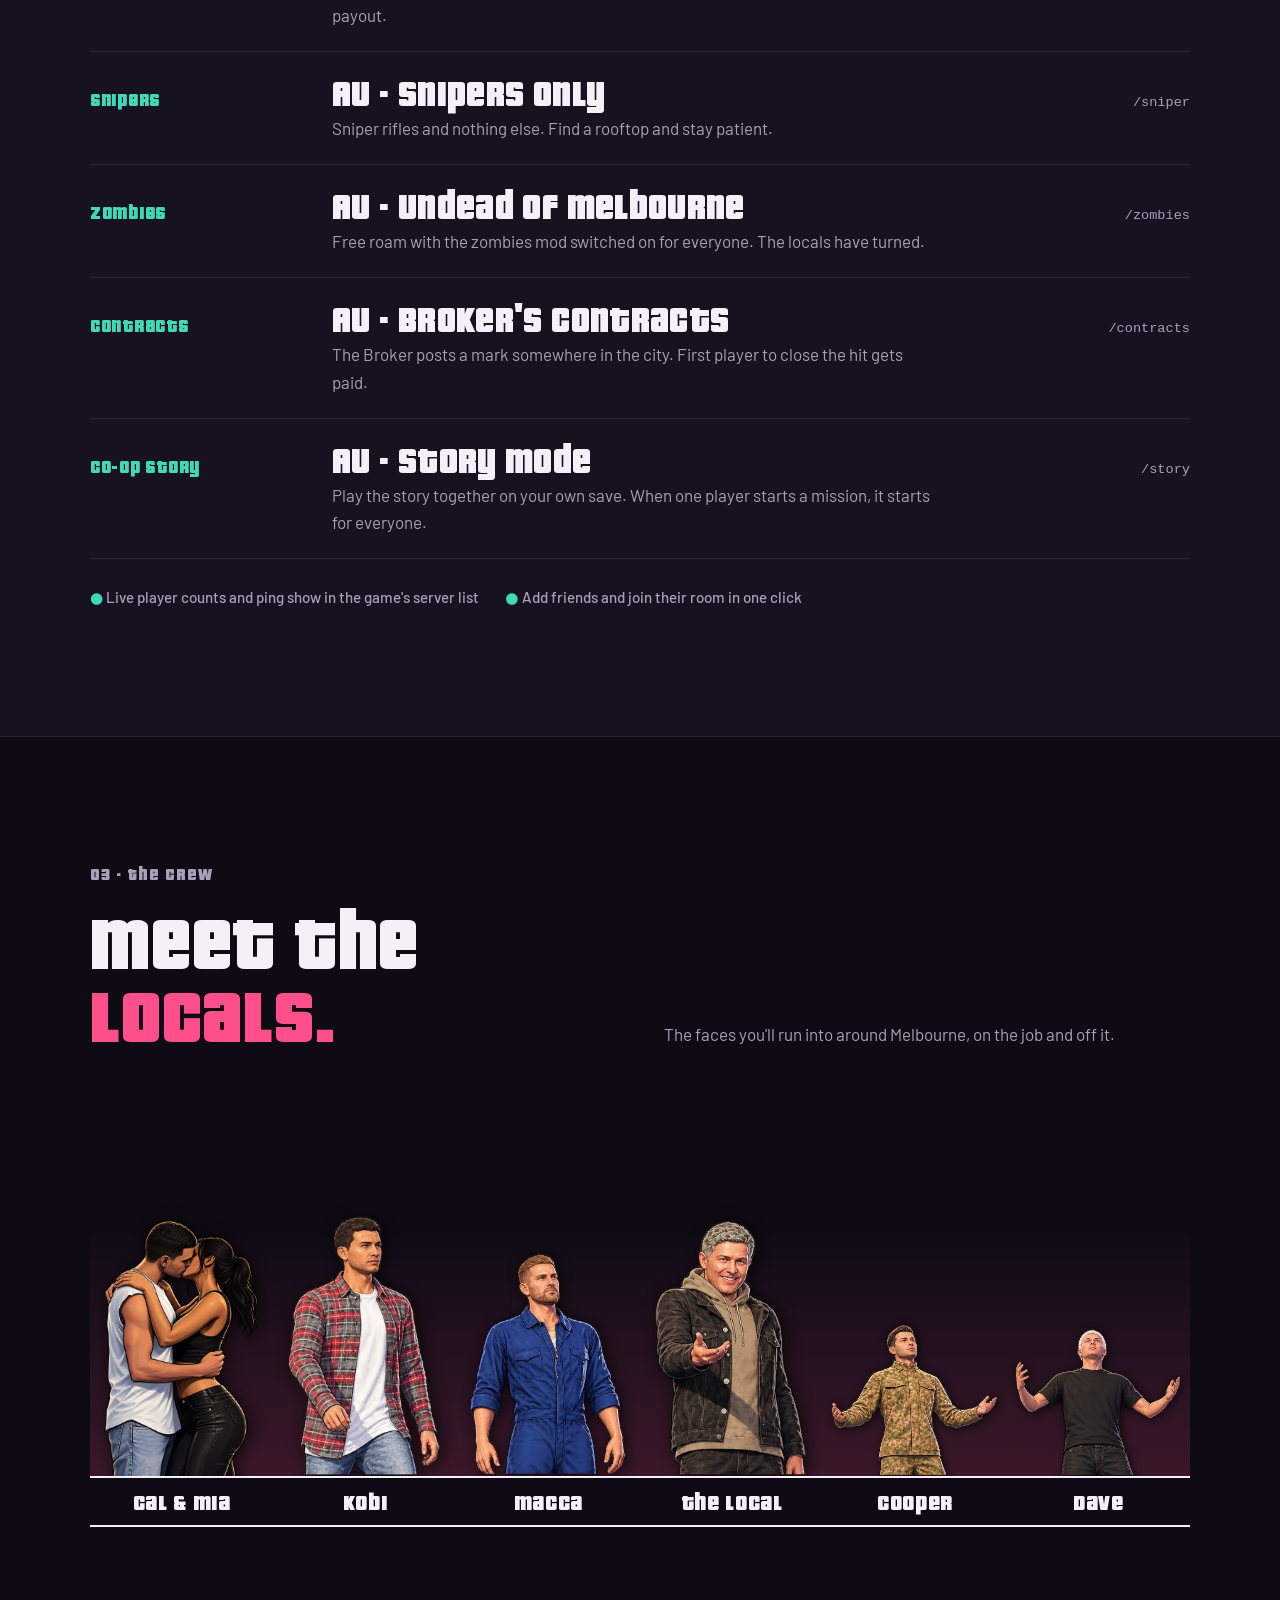
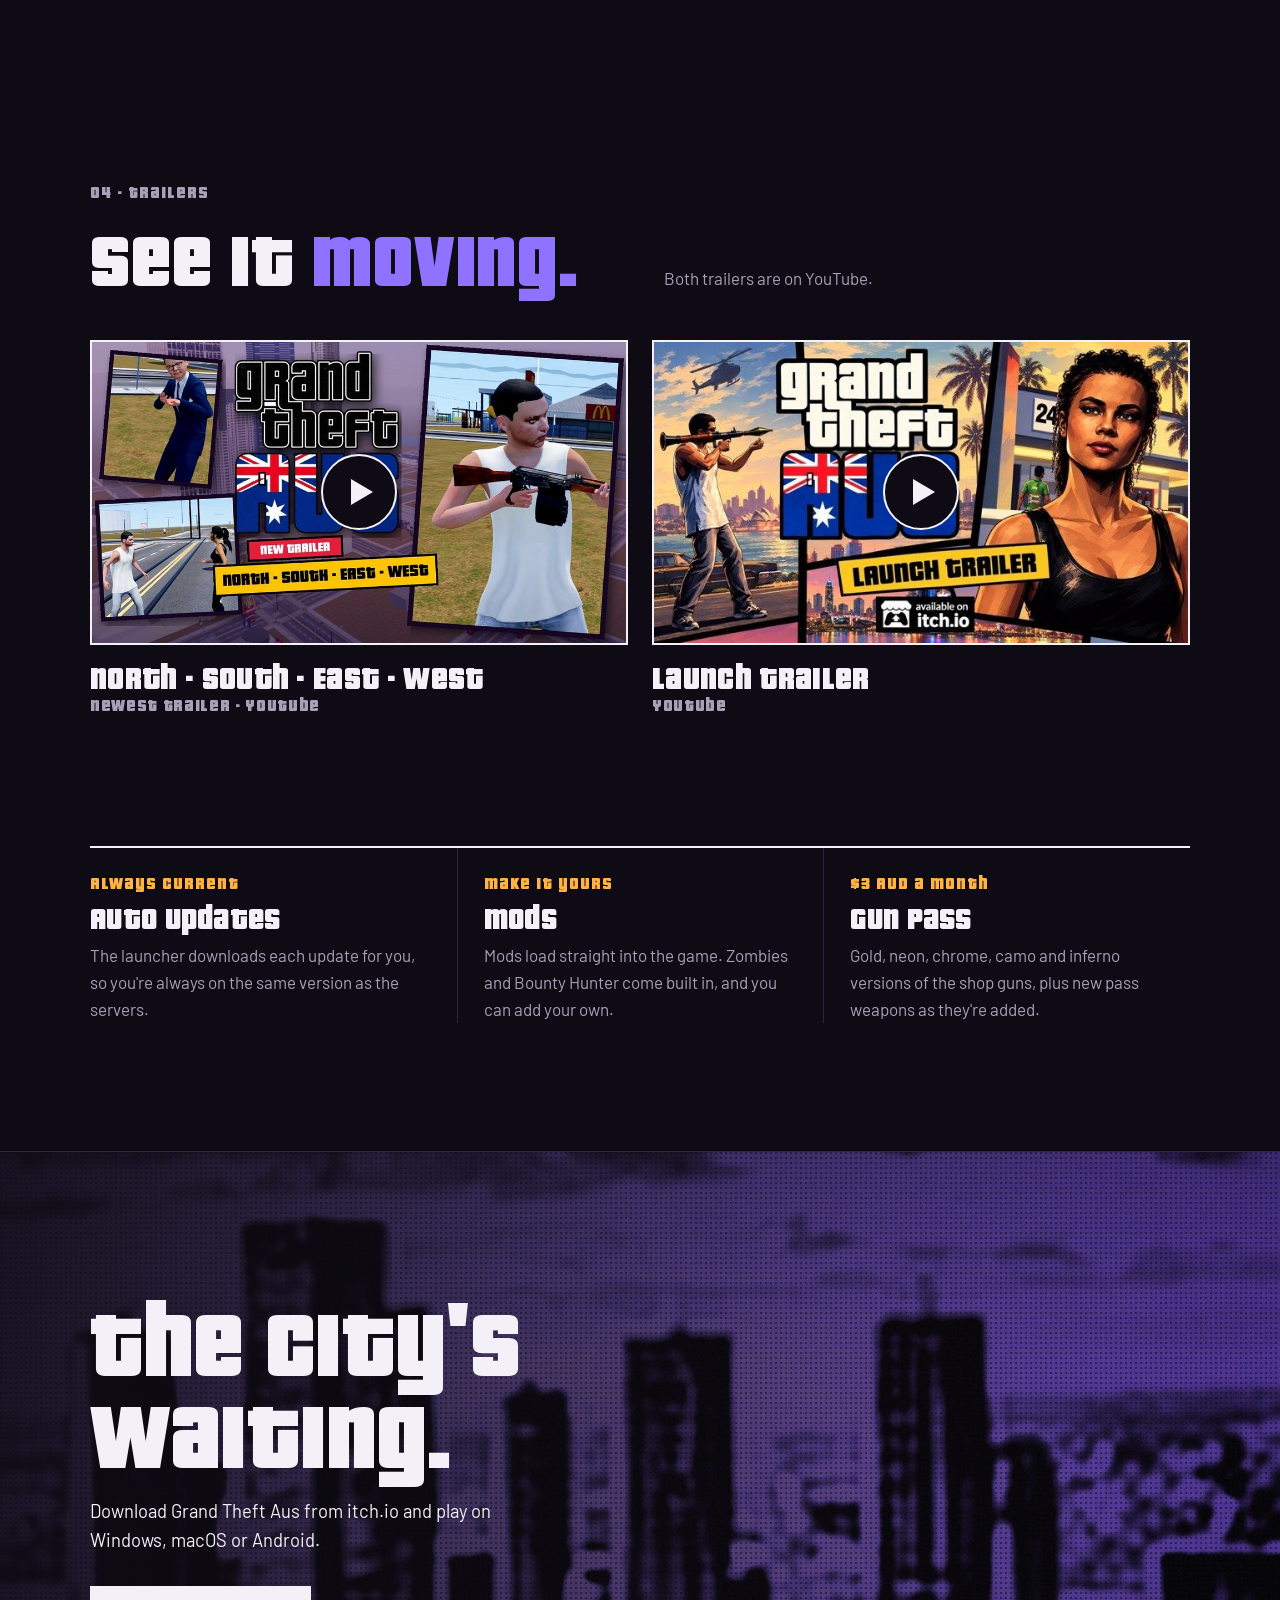
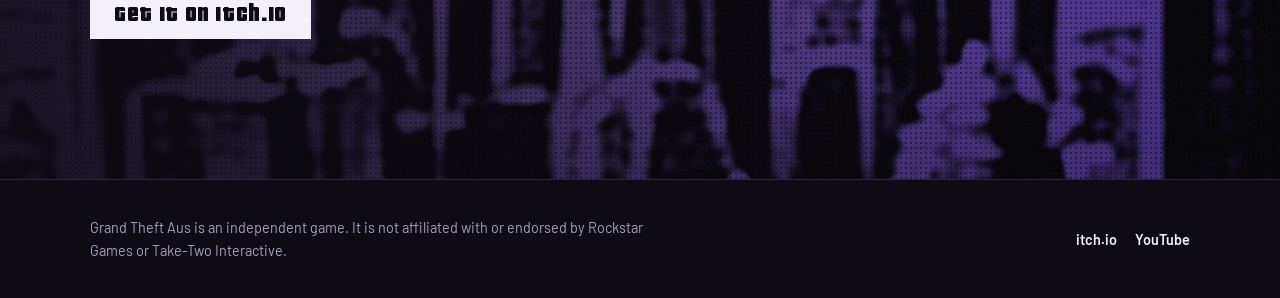
==== commit 072ad2ee: "Use the Grand Theft Aus logo and Pricedown font Co-Authored-By: Claude Opus 5.5 <noreply@anthropic.c" ====
--- a/index.html
+++ b/index.html
@@ -12,8 +12,11 @@
 <meta name="theme-color" content="#0e0b14">
 <link rel="preconnect" href="https://fonts.googleapis.com">
 <link rel="preconnect" href="https://fonts.gstatic.com" crossorigin>
-<link rel="stylesheet" href="https://fonts.googleapis.com/css2?family=Big+Shoulders+Display:wght@700;800;900&family=Barlow:wght@400;500;600&family=IBM+Plex+Mono:wght@500&display=swap">
+<link rel="stylesheet" href="https://fonts.googleapis.com/css2?family=Barlow:wght@400;500;600&display=swap">
+<link rel="preload" href="fonts/pricedown.woff" as="font" type="font/woff" crossorigin>
+<link rel="icon" href="img/logo.png">
 <style>
+@font-face { font-family: "Pricedown"; src: url("fonts/pricedown.woff") format("woff"); font-weight: 400 900; font-display: swap; }
 /* Layout: a screen-print poster - full-bleed duotone city plates, giant condensed type, each section takes one ink from the game's loading screens. */
 :root {
   --ink: #0e0b14;          /* night, violet-biased black */
@@ -25,9 +28,9 @@
   --bay: #3fd9b6;          /* bay teal */
   --sun: #ffb347;          /* G orange */
   --dusk: #8f72ff;         /* skyline violet */
-  --display: "Big Shoulders Display", "Arial Narrow", "Roboto Condensed", Impact, sans-serif;
+  --display: "Pricedown", Impact, "Arial Black", sans-serif;
   --body: "Barlow", "Segoe UI", system-ui, sans-serif;
-  --mono: "IBM Plex Mono", ui-monospace, Consolas, monospace;
+  --mono: "Pricedown", Impact, "Arial Black", sans-serif;
   --wrap: 1180px;
   --gutter: clamp(16px, 4vw, 40px);
   color-scheme: dark;
@@ -46,8 +49,8 @@
 a { color: inherit; }
 :focus-visible { outline: 3px solid var(--sun); outline-offset: 3px; }
 .wrap { max-width: var(--wrap); margin-inline: auto; padding-inline: var(--gutter); }
-h1, h2, h3 { font-family: var(--display); font-weight: 900; text-transform: uppercase; line-height: .9; letter-spacing: .005em; margin: 0; text-wrap: balance; }
-.eyebrow { font: 500 .78rem/1 var(--mono); letter-spacing: .14em; text-transform: uppercase; color: var(--muted); }
+h1, h2, h3 { font-family: var(--display); font-weight: 400; line-height: .95; letter-spacing: .01em; margin: 0; text-wrap: balance; }
+.eyebrow { font: 400 1.05rem/1 var(--mono); letter-spacing: .06em; color: var(--muted); }
 
 /* ---- nav ---- */
 .nav {
@@ -57,21 +60,21 @@
   border-bottom: 1px solid var(--line);
 }
 .nav .wrap { display: flex; align-items: center; gap: 24px; min-height: 60px; }
-.mark { font: 900 1.45rem/1 var(--display); text-transform: uppercase; text-decoration: none; letter-spacing: .02em; white-space: nowrap; }
-.mark b { color: var(--hot); font-weight: 900; }
+.mark { display: block; line-height: 0; }
+.mark img { height: 46px; width: auto; }
 .nav ul { display: flex; gap: 22px; list-style: none; margin: 0 0 0 auto; padding: 0; }
 .nav ul a { text-decoration: none; font-weight: 600; font-size: .95rem; color: var(--muted); }
 .nav ul a:hover { color: var(--paper); }
 .btn {
   display: inline-flex; align-items: center; gap: 10px;
-  font: 800 1.15rem/1 var(--display); text-transform: uppercase; letter-spacing: .04em;
+  font: 400 1.35rem/1 var(--display); letter-spacing: .03em;
   text-decoration: none; padding: 14px 22px; border: 2px solid var(--paper);
   transition: transform .15s ease, background .15s ease, color .15s ease;
 }
 .btn:hover { transform: translate(-2px, -2px); box-shadow: 4px 4px 0 var(--hot); }
 .btn-solid { background: var(--paper); color: var(--ink); }
 .btn-ghost { color: var(--paper); }
-.btn-sm { padding: 9px 14px; font-size: 1rem; }
+.btn-sm { padding: 9px 14px; font-size: 1.15rem; }
 @media (max-width: 760px) { .nav ul { display: none; } .nav .btn-sm { margin-left: auto; } }
 
 /* ---- hero: the loading screen ---- */
@@ -94,19 +97,18 @@
 }
 .hero .wrap { display: grid; grid-template-columns: minmax(0, 1.25fr) minmax(0, .75fr); align-items: end; gap: 24px; padding-block: clamp(56px, 9vw, 110px) 0; }
 .hero-copy { padding-bottom: clamp(48px, 7vw, 88px); min-width: 0; }
-.hero h1 { font-size: clamp(4.2rem, 13.5vw, 11.5rem); line-height: .8; }
-.hero h1 span { display: block; }
-.hero h1 .aus { color: var(--hot); -webkit-text-stroke: 0; text-shadow: 6px 6px 0 var(--ink); }
+.hero h1 { margin: 18px 0 0; line-height: 0; }
+.hero h1 img { width: clamp(240px, 34vw, 430px); height: auto; filter: drop-shadow(8px 10px 0 rgba(14,11,20,.85)); transform: rotate(-3deg); transform-origin: left bottom; }
 .hero p.lede { font-size: clamp(1.1rem, 1.8vw, 1.3rem); max-width: 34ch; margin: 26px 0 30px; color: #e9e2f2; }
 .ctas { display: flex; flex-wrap: wrap; gap: 14px; }
-.platforms { display: flex; flex-wrap: wrap; gap: 8px 18px; margin-top: 26px; font: 500 .8rem/1 var(--mono); letter-spacing: .12em; text-transform: uppercase; color: var(--muted); }
+.platforms { display: flex; flex-wrap: wrap; gap: 8px 18px; margin-top: 26px; font: 400 1.1rem/1 var(--mono); letter-spacing: .04em; color: var(--muted); }
 .platforms span::before { content: "■ "; color: var(--bay); }
 .hero-char { align-self: end; justify-self: center; max-height: 640px; width: auto; filter: drop-shadow(0 18px 40px rgba(0,0,0,.6)); }
 .loadbar { position: absolute; left: 0; right: 0; bottom: 0; height: 4px; background: rgba(255,255,255,.08); }
 .loadbar i { display: block; height: 100%; width: 0; background: var(--hot); }
 .loadbar i.run { animation: load 7s linear both; }
 @keyframes load { to { width: 100%; } }
-.plate-tag { position: absolute; right: var(--gutter); bottom: 18px; font: 500 .72rem/1 var(--mono); letter-spacing: .14em; text-transform: uppercase; color: rgba(244,240,248,.75); }
+.plate-tag { position: absolute; right: var(--gutter); bottom: 18px; font: 400 1rem/1 var(--mono); letter-spacing: .05em; color: rgba(244,240,248,.75); }
 @media (max-width: 820px) {
   .hero .wrap { grid-template-columns: 1fr; }
   .hero-char { display: none; }
@@ -119,7 +121,7 @@
 /* ---- sections ---- */
 section { padding-block: clamp(72px, 10vw, 128px); }
 .head { display: grid; grid-template-columns: minmax(0, 1fr) minmax(0, 1fr); gap: 20px 48px; align-items: end; margin-bottom: 48px; }
-.head h2 { font-size: clamp(3rem, 7.5vw, 6rem); }
+.head h2 { font-size: clamp(2.6rem, 6vw, 5rem); }
 .head p { margin: 0; color: var(--muted); max-width: 46ch; }
 .head .eyebrow { grid-column: 1 / -1; }
 @media (max-width: 760px) { .head { grid-template-columns: 1fr; } }
@@ -130,7 +132,7 @@
 .tile { position: relative; overflow: hidden; margin: 0; background: var(--ink-2); }
 .tile img { width: 100%; height: 100%; object-fit: cover; aspect-ratio: 16 / 10; transition: transform .6s ease; }
 .tile:hover img { transform: scale(1.05); }
-.tile figcaption { position: absolute; left: 0; bottom: 0; padding: 10px 14px; background: var(--ink); font: 800 1.15rem/1 var(--display); text-transform: uppercase; letter-spacing: .04em; }
+.tile figcaption { position: absolute; left: 0; bottom: 0; padding: 10px 14px; background: var(--ink); font: 400 1.35rem/1 var(--display); letter-spacing: .03em; }
 .tile:nth-child(1) { grid-column: span 4; grid-row: span 2; }
 .tile:nth-child(1) img { aspect-ratio: auto; }
 .tile:nth-child(2), .tile:nth-child(3) { grid-column: span 2; }
@@ -140,7 +142,7 @@
 .facts { display: grid; grid-template-columns: repeat(4, minmax(0, 1fr)); gap: 0; margin-top: 56px; border-top: 2px solid var(--paper); }
 .fact { padding: 22px 22px 0 0; min-width: 0; }
 .fact + .fact { padding-left: 22px; border-left: 1px solid var(--line); }
-.fact strong { display: block; font: 900 3.4rem/1 var(--display); color: var(--sun); font-variant-numeric: tabular-nums; }
+.fact strong { display: block; font: 400 3.6rem/1 var(--display); color: var(--sun); font-variant-numeric: tabular-nums; }
 .fact span { display: block; margin-top: 8px; color: var(--muted); font-size: .97rem; }
 @media (max-width: 760px) { .facts { grid-template-columns: 1fr 1fr; } .fact:nth-child(3) { padding-left: 0; border-left: 0; } .fact { padding-bottom: 22px; } }
 
@@ -149,13 +151,13 @@
 .online h2 em { font-style: normal; color: var(--bay); }
 .servers { list-style: none; margin: 0; padding: 0; border-top: 2px solid var(--paper); }
 .server { display: grid; grid-template-columns: 210px minmax(0, 1fr) auto; gap: 8px 32px; align-items: baseline; padding: 22px 0; border-bottom: 1px solid var(--line); }
-.server .tag { font: 500 .75rem/1.2 var(--mono); letter-spacing: .12em; text-transform: uppercase; color: var(--bay); }
-.server h3 { font-size: clamp(1.8rem, 3.4vw, 2.6rem); }
+.server .tag { font: 400 1.15rem/1.2 var(--mono); letter-spacing: .04em; color: var(--bay); }
+.server h3 { font-size: clamp(1.7rem, 3vw, 2.3rem); }
 .server p { margin: 6px 0 0; color: var(--muted); max-width: 60ch; }
-.server .room { font: 500 .78rem/1 var(--mono); color: var(--muted); white-space: nowrap; }
+.server .room { font: 500 .85rem/1 ui-monospace, Consolas, monospace; color: var(--muted); white-space: nowrap; }
 .server:hover h3 { color: var(--bay); }
 @media (max-width: 760px) { .server { grid-template-columns: 1fr; } .server .room { white-space: normal; } }
-.note { margin-top: 28px; display: flex; flex-wrap: wrap; gap: 10px 26px; font: 500 .8rem/1.4 var(--mono); letter-spacing: .06em; color: var(--muted); }
+.note { margin-top: 28px; display: flex; flex-wrap: wrap; gap: 10px 26px; font: 500 .95rem/1.4 var(--body); color: var(--muted); }
 .note span::before { content: "● "; color: var(--bay); }
 
 /* crew */
@@ -165,7 +167,7 @@
 .lineup figure { margin: 0; display: flex; flex-direction: column; align-items: center; min-width: 0; }
 .lineup img { width: 100%; height: clamp(180px, 30vw, 380px); object-fit: contain; object-position: bottom; transition: transform .25s ease; }
 .lineup figure:hover img { transform: translateY(-8px); }
-.lineup figcaption { width: 100%; text-align: center; padding: 12px 4px; background: var(--ink); border-top: 2px solid var(--paper); font: 800 1.25rem/1 var(--display); text-transform: uppercase; letter-spacing: .05em; }
+.lineup figcaption { width: 100%; text-align: center; padding: 12px 4px; background: var(--ink); border-top: 2px solid var(--paper); font: 400 1.4rem/1 var(--display); letter-spacing: .03em; }
 @media (max-width: 760px) { .lineup { grid-template-columns: repeat(3, minmax(0, 1fr)); } }
 
 /* trailers */
@@ -180,7 +182,7 @@
 .reel .play i::after { content: ""; border-left: 22px solid var(--paper); border-block: 13px solid transparent; margin-left: 6px; }
 .reel:hover .play i { background: var(--dusk); }
 .reel h3 { font-size: 2rem; margin-top: 16px; }
-.reel span { font: 500 .78rem/1 var(--mono); letter-spacing: .12em; text-transform: uppercase; color: var(--muted); }
+.reel span { font: 400 1.05rem/1 var(--mono); letter-spacing: .04em; color: var(--muted); }
 @media (max-width: 760px) { .reels { grid-template-columns: 1fr; } }
 
 /* extras */
@@ -199,7 +201,7 @@
 .band::before { content: ""; position: absolute; inset: 0; z-index: -1; background:
   radial-gradient(circle at 1px 1px, rgba(14,11,20,.5) 1px, transparent 1.6px) 0 0 / 5px 5px,
   linear-gradient(90deg, rgba(14,11,20,.9), rgba(14,11,20,.35)); }
-.band h2 { font-size: clamp(3.4rem, 9vw, 7.5rem); max-width: 12ch; }
+.band h2 { font-size: clamp(3rem, 7.5vw, 6rem); max-width: 12ch; }
 .band p { max-width: 42ch; margin: 22px 0 30px; font-size: 1.15rem; }
 
 footer { border-top: 1px solid var(--line); padding-block: 36px; color: var(--muted); font-size: .9rem; }
@@ -214,7 +216,7 @@
 
 <header class="nav">
   <div class="wrap">
-    <a class="mark" href="#top">Grand Theft <b>Aus</b></a>
+    <a class="mark" href="#top"><img src="img/logo.png" alt="Grand Theft Aus" width="42" height="46"></a>
     <ul>
       <li><a href="#city">The city</a></li>
       <li><a href="#online">Online</a></li>
@@ -240,7 +242,7 @@
     <div class="wrap">
       <div class="hero-copy">
         <p class="eyebrow">Open-world Melbourne · Out now</p>
-        <h1><span>Grand</span><span>Theft</span><span class="aus">Aus</span></h1>
+        <h1><img src="img/logo.png" alt="Grand Theft Aus" width="430" height="472"></h1>
         <p class="lede">Run Melbourne your way. Steal a ride, catch a tram, play the story with your mates, or jump on six online servers hosted right here in Australia.</p>
         <div class="ctas">
           <a class="btn btn-solid" href="https://f1ftycal.itch.io/grand-theft-aus" target="_blank" rel="noopener">Get it on itch.io</a>
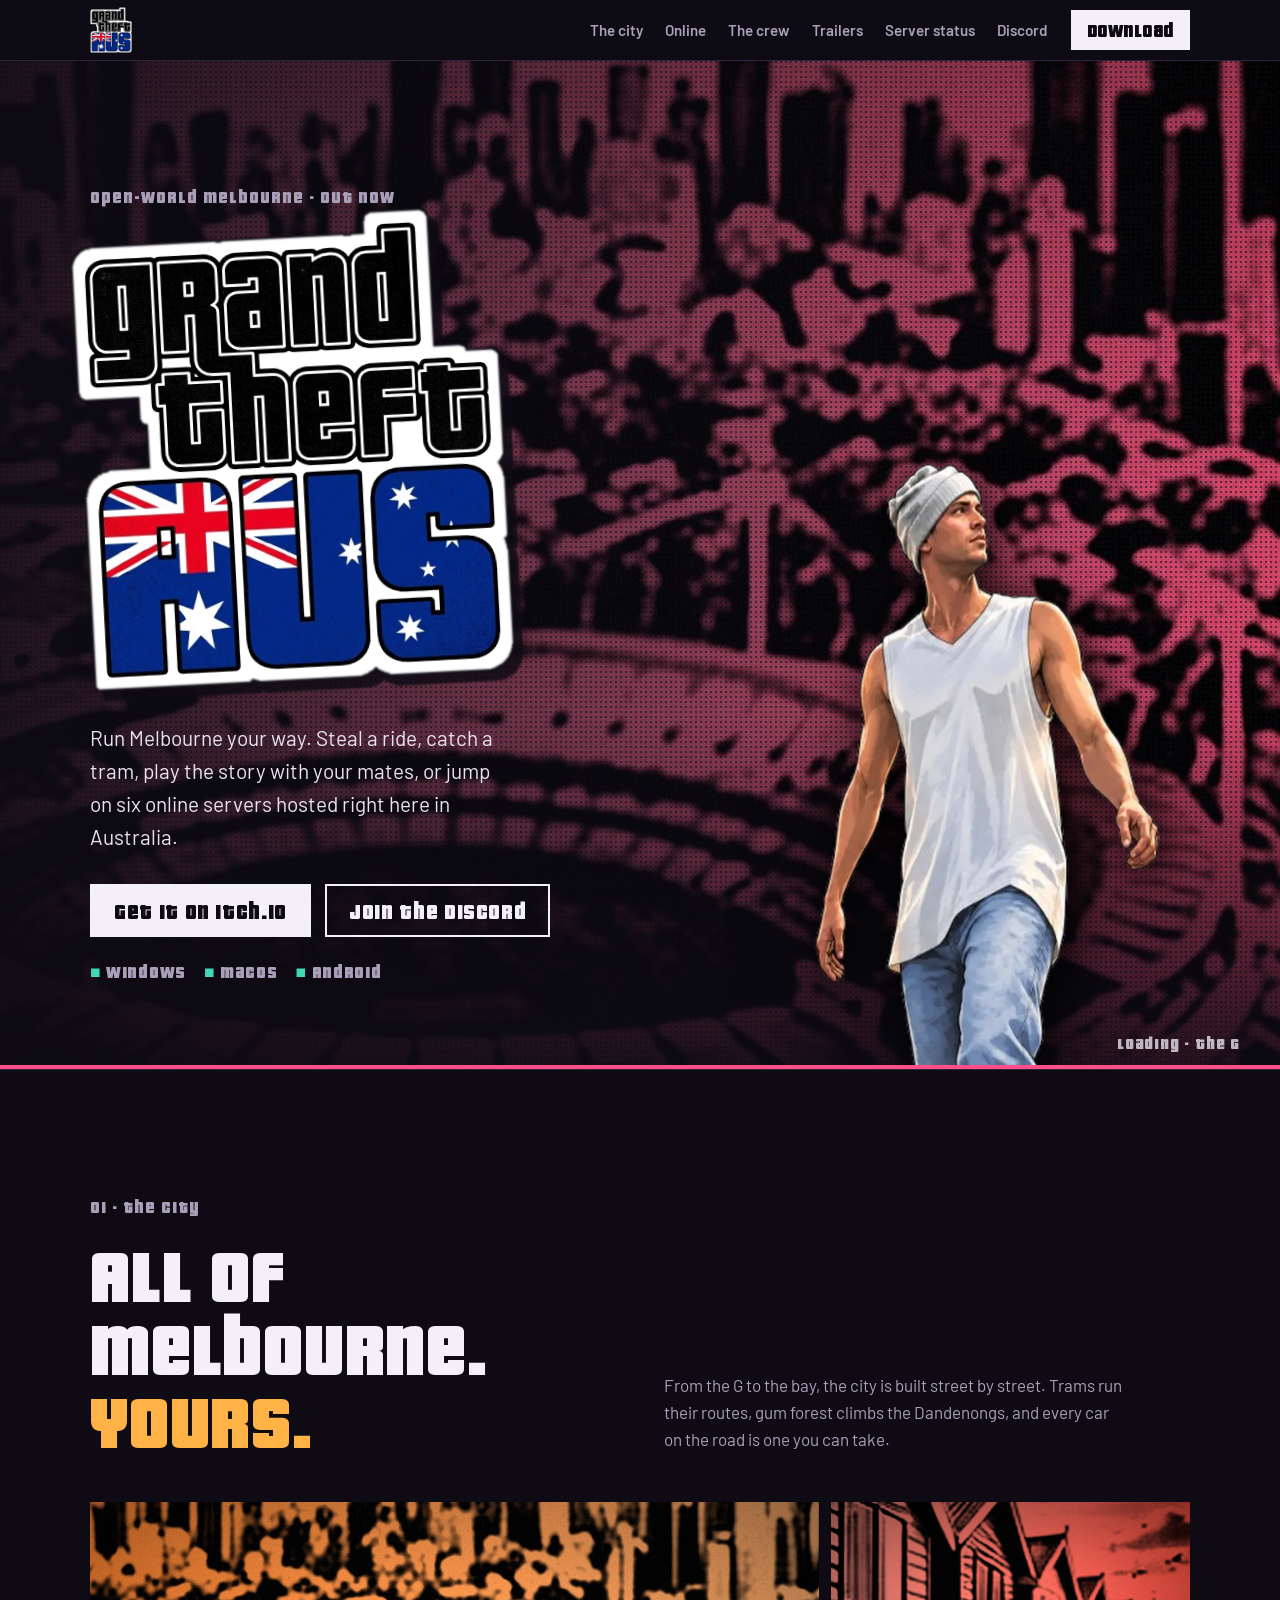
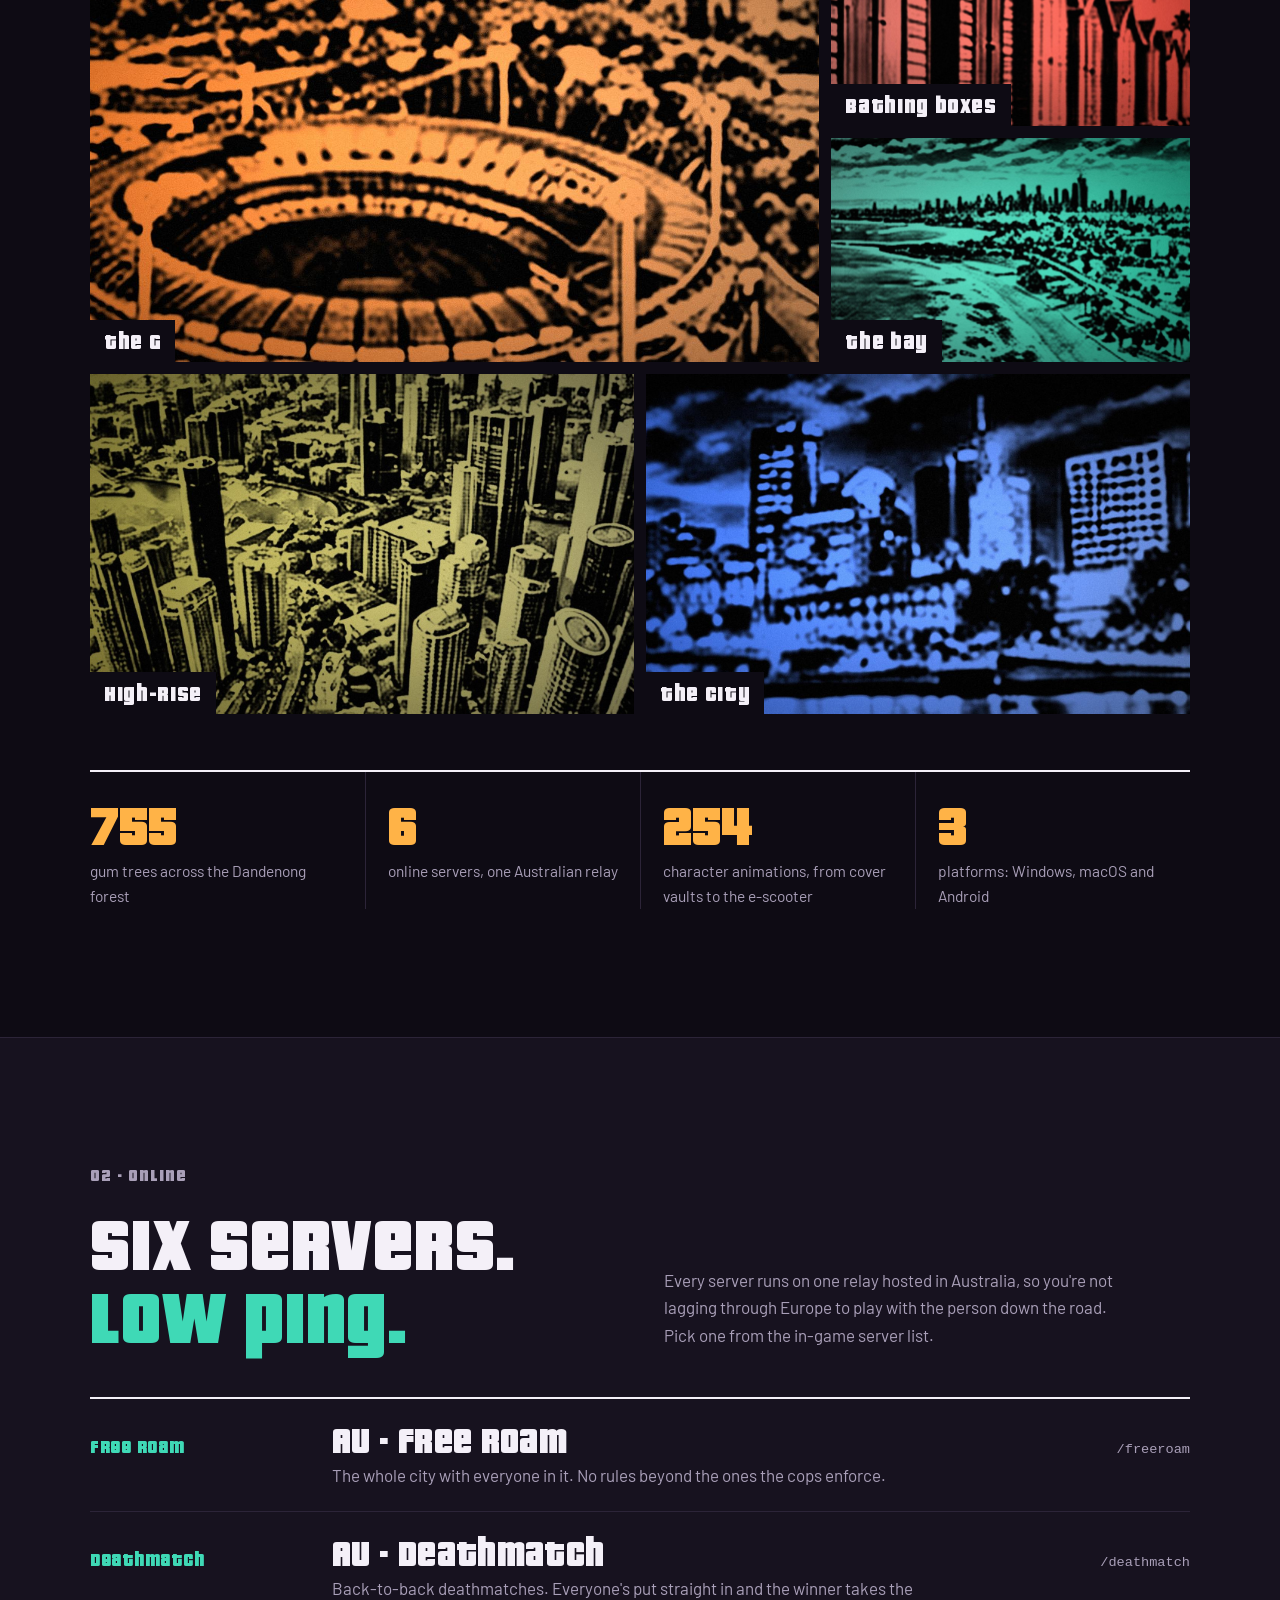
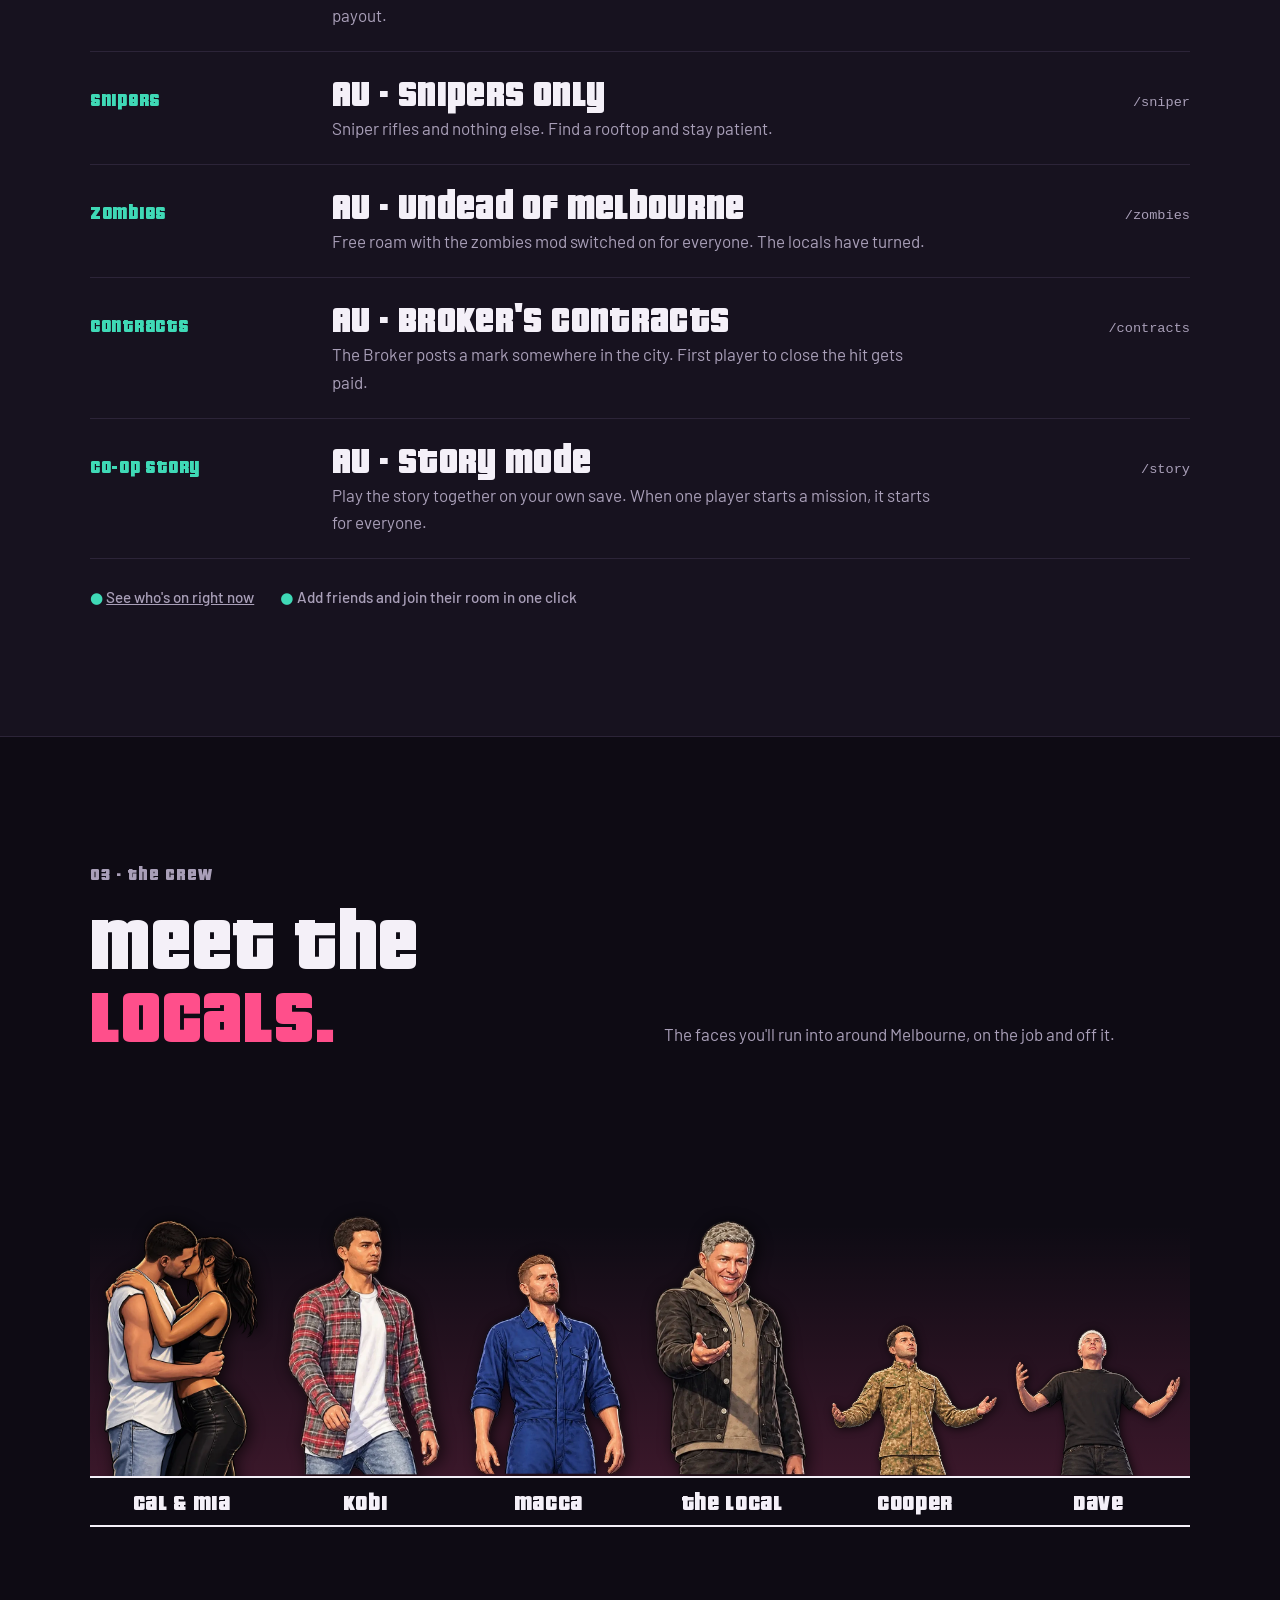
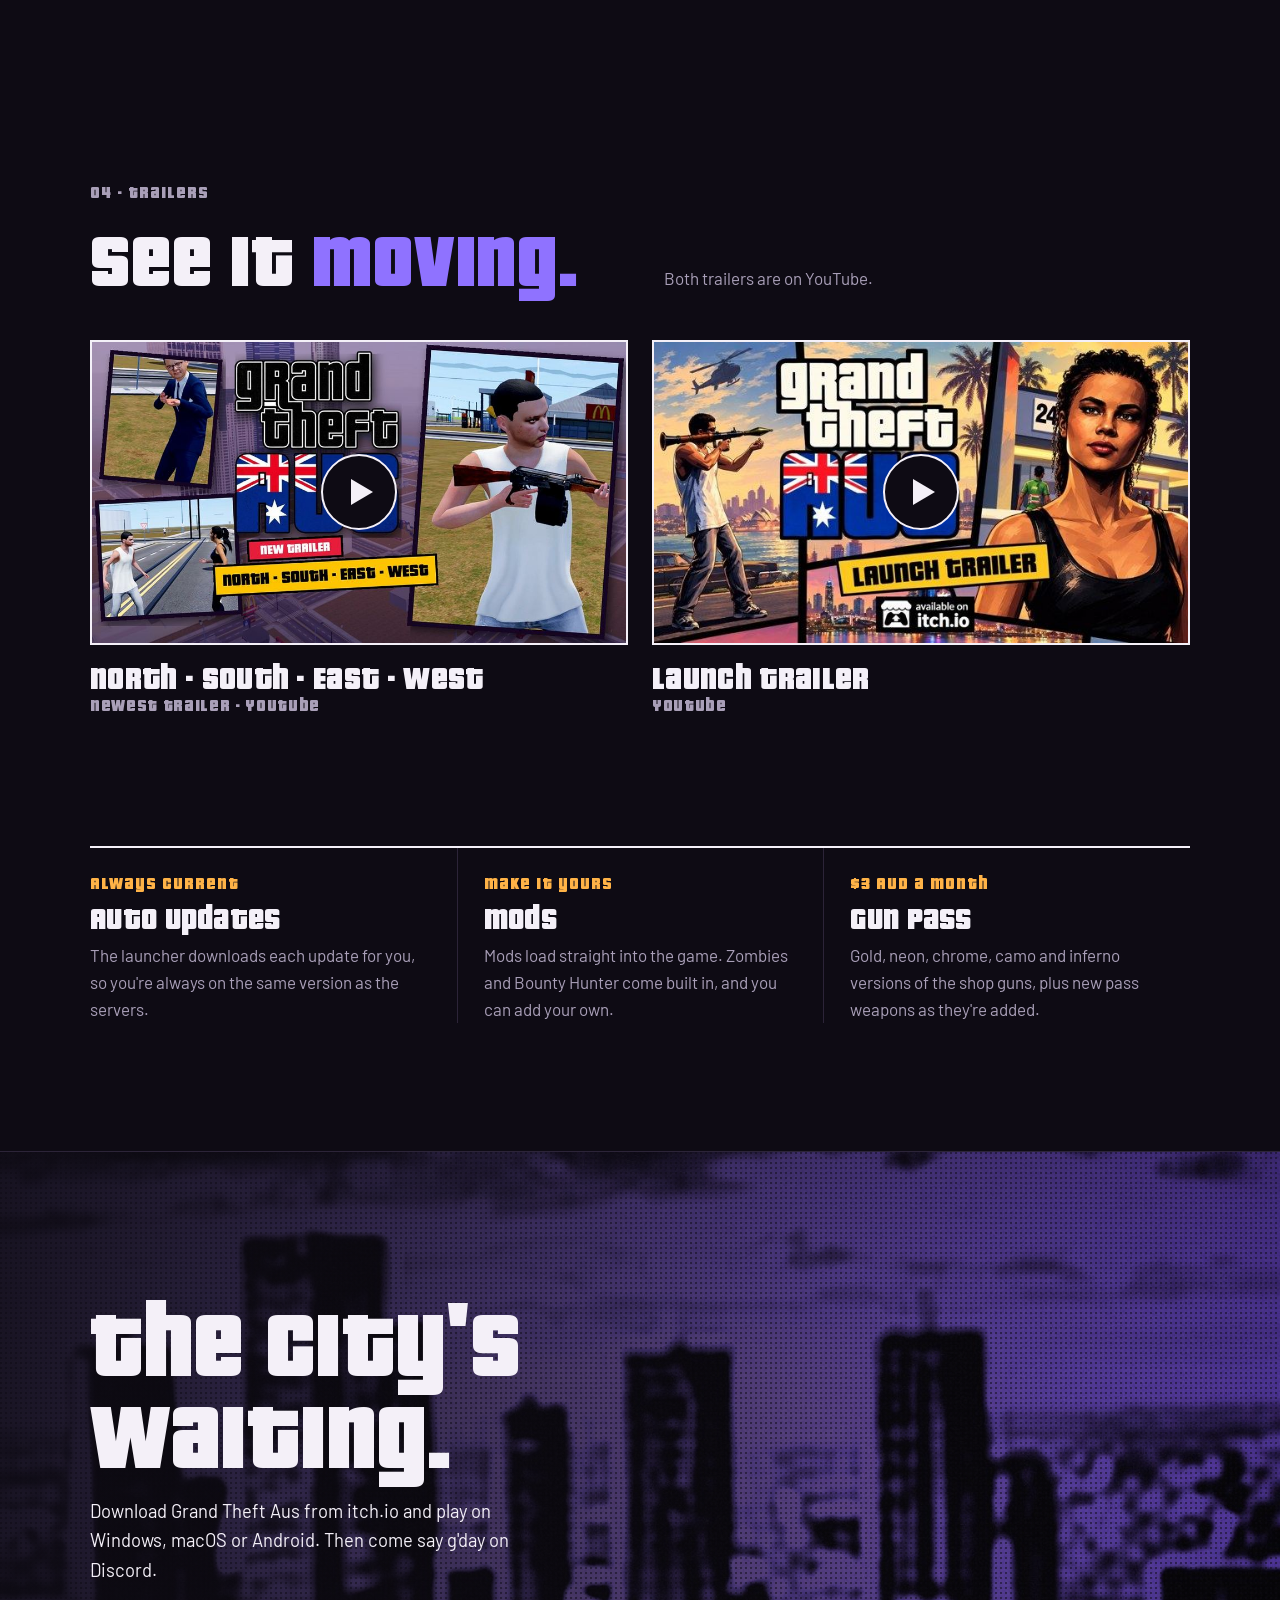
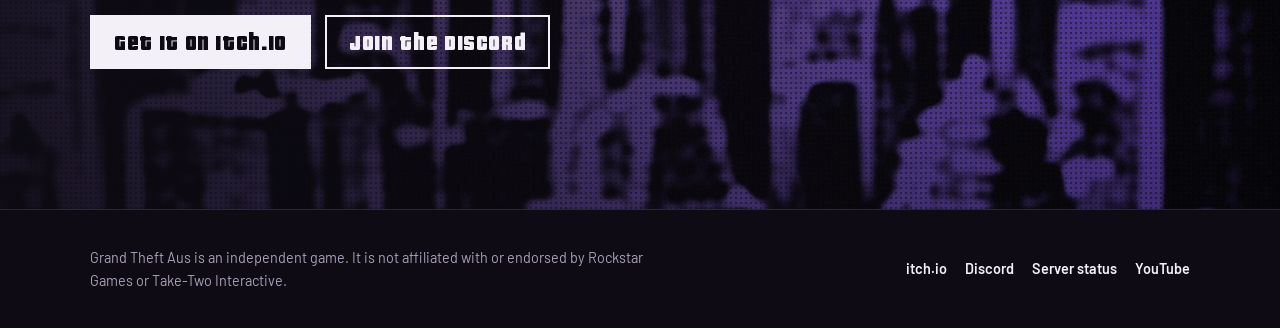
==== commit 05cec599: "Add Discord links and a live server status page Co-Authored-By: Claude Opus 5.5 <noreply@anthropic.c" ====
--- a/index.html
+++ b/index.html
@@ -15,202 +15,7 @@
 <link rel="stylesheet" href="https://fonts.googleapis.com/css2?family=Barlow:wght@400;500;600&display=swap">
 <link rel="preload" href="fonts/pricedown.woff" as="font" type="font/woff" crossorigin>
 <link rel="icon" href="img/logo.png">
-<style>
-@font-face { font-family: "Pricedown"; src: url("fonts/pricedown.woff") format("woff"); font-weight: 400 900; font-display: swap; }
-/* Layout: a screen-print poster - full-bleed duotone city plates, giant condensed type, each section takes one ink from the game's loading screens. */
-:root {
-  --ink: #0e0b14;          /* night, violet-biased black */
-  --ink-2: #17121f;        /* raised panels */
-  --line: #2c2438;
-  --paper: #f4f0f8;        /* text */
-  --muted: #a99fb8;
-  --hot: #ff4f8b;          /* MCG pink */
-  --bay: #3fd9b6;          /* bay teal */
-  --sun: #ffb347;          /* G orange */
-  --dusk: #8f72ff;         /* skyline violet */
-  --display: "Pricedown", Impact, "Arial Black", sans-serif;
-  --body: "Barlow", "Segoe UI", system-ui, sans-serif;
-  --mono: "Pricedown", Impact, "Arial Black", sans-serif;
-  --wrap: 1180px;
-  --gutter: clamp(16px, 4vw, 40px);
-  color-scheme: dark;
-}
-*, *::before, *::after { box-sizing: border-box; }
-html { scroll-behavior: smooth; }
-@media (prefers-reduced-motion: reduce) { html { scroll-behavior: auto; } }
-body {
-  margin: 0;
-  background: var(--ink);
-  color: var(--paper);
-  font: 400 1.0625rem/1.6 var(--body);
-  -webkit-font-smoothing: antialiased;
-}
-img { max-width: 100%; display: block; }
-a { color: inherit; }
-:focus-visible { outline: 3px solid var(--sun); outline-offset: 3px; }
-.wrap { max-width: var(--wrap); margin-inline: auto; padding-inline: var(--gutter); }
-h1, h2, h3 { font-family: var(--display); font-weight: 400; line-height: .95; letter-spacing: .01em; margin: 0; text-wrap: balance; }
-.eyebrow { font: 400 1.05rem/1 var(--mono); letter-spacing: .06em; color: var(--muted); }
-
-/* ---- nav ---- */
-.nav {
-  position: sticky; top: env(safe-area-inset-top, 0px); z-index: 20;
-  background: color-mix(in srgb, var(--ink) 82%, transparent);
-  backdrop-filter: blur(10px); -webkit-backdrop-filter: blur(10px);
-  border-bottom: 1px solid var(--line);
-}
-.nav .wrap { display: flex; align-items: center; gap: 24px; min-height: 60px; }
-.mark { display: block; line-height: 0; }
-.mark img { height: 46px; width: auto; }
-.nav ul { display: flex; gap: 22px; list-style: none; margin: 0 0 0 auto; padding: 0; }
-.nav ul a { text-decoration: none; font-weight: 600; font-size: .95rem; color: var(--muted); }
-.nav ul a:hover { color: var(--paper); }
-.btn {
-  display: inline-flex; align-items: center; gap: 10px;
-  font: 400 1.35rem/1 var(--display); letter-spacing: .03em;
-  text-decoration: none; padding: 14px 22px; border: 2px solid var(--paper);
-  transition: transform .15s ease, background .15s ease, color .15s ease;
-}
-.btn:hover { transform: translate(-2px, -2px); box-shadow: 4px 4px 0 var(--hot); }
-.btn-solid { background: var(--paper); color: var(--ink); }
-.btn-ghost { color: var(--paper); }
-.btn-sm { padding: 9px 14px; font-size: 1.15rem; }
-@media (max-width: 760px) { .nav ul { display: none; } .nav .btn-sm { margin-left: auto; } }
-
-/* ---- hero: the loading screen ---- */
-.hero { position: relative; overflow: hidden; border-bottom: 1px solid var(--line); isolation: isolate; }
-.plates { position: absolute; inset: 0; z-index: -2; }
-.plates img {
-  position: absolute; inset: 0; width: 100%; height: 100%; object-fit: cover;
-  opacity: 0; transition: opacity 1.4s ease; transform: scale(1.04);
-}
-.plates img.on { opacity: 1; animation: drift 7s linear both; }
-.plates img:first-child { opacity: 1; }
-.plates.ready img:first-child:not(.on) { opacity: 0; }
-@keyframes drift { from { transform: scale(1.04); } to { transform: scale(1.1); } }
-.hero::before { /* halftone + vignette so type reads on every plate */
-  content: ""; position: absolute; inset: 0; z-index: -1;
-  background:
-    radial-gradient(circle at 1px 1px, rgba(14,11,20,.55) 1px, transparent 1.6px) 0 0 / 5px 5px,
-    linear-gradient(90deg, rgba(14,11,20,.92) 0%, rgba(14,11,20,.55) 48%, rgba(14,11,20,.1) 100%),
-    linear-gradient(0deg, rgba(14,11,20,.85) 0%, transparent 35%);
-}
-.hero .wrap { display: grid; grid-template-columns: minmax(0, 1.25fr) minmax(0, .75fr); align-items: end; gap: 24px; padding-block: clamp(56px, 9vw, 110px) 0; }
-.hero-copy { padding-bottom: clamp(48px, 7vw, 88px); min-width: 0; }
-.hero h1 { margin: 18px 0 0; line-height: 0; }
-.hero h1 img { width: clamp(240px, 34vw, 430px); height: auto; filter: drop-shadow(8px 10px 0 rgba(14,11,20,.85)); transform: rotate(-3deg); transform-origin: left bottom; }
-.hero p.lede { font-size: clamp(1.1rem, 1.8vw, 1.3rem); max-width: 34ch; margin: 26px 0 30px; color: #e9e2f2; }
-.ctas { display: flex; flex-wrap: wrap; gap: 14px; }
-.platforms { display: flex; flex-wrap: wrap; gap: 8px 18px; margin-top: 26px; font: 400 1.1rem/1 var(--mono); letter-spacing: .04em; color: var(--muted); }
-.platforms span::before { content: "■ "; color: var(--bay); }
-.hero-char { align-self: end; justify-self: center; max-height: 640px; width: auto; filter: drop-shadow(0 18px 40px rgba(0,0,0,.6)); }
-.loadbar { position: absolute; left: 0; right: 0; bottom: 0; height: 4px; background: rgba(255,255,255,.08); }
-.loadbar i { display: block; height: 100%; width: 0; background: var(--hot); }
-.loadbar i.run { animation: load 7s linear both; }
-@keyframes load { to { width: 100%; } }
-.plate-tag { position: absolute; right: var(--gutter); bottom: 18px; font: 400 1rem/1 var(--mono); letter-spacing: .05em; color: rgba(244,240,248,.75); }
-@media (max-width: 820px) {
-  .hero .wrap { grid-template-columns: 1fr; }
-  .hero-char { display: none; }
-  .hero::before { background:
-    radial-gradient(circle at 1px 1px, rgba(14,11,20,.55) 1px, transparent 1.6px) 0 0 / 5px 5px,
-    linear-gradient(0deg, rgba(14,11,20,.95) 10%, rgba(14,11,20,.5) 100%); }
-}
-@media (prefers-reduced-motion: reduce) { .plates img, .plates img.on { animation: none; transition: none; transform: none; } .loadbar i.run { animation: none; width: 100%; } }
-
-/* ---- sections ---- */
-section { padding-block: clamp(72px, 10vw, 128px); }
-.head { display: grid; grid-template-columns: minmax(0, 1fr) minmax(0, 1fr); gap: 20px 48px; align-items: end; margin-bottom: 48px; }
-.head h2 { font-size: clamp(2.6rem, 6vw, 5rem); }
-.head p { margin: 0; color: var(--muted); max-width: 46ch; }
-.head .eyebrow { grid-column: 1 / -1; }
-@media (max-width: 760px) { .head { grid-template-columns: 1fr; } }
-
-/* the city */
-.city h2 em { font-style: normal; color: var(--sun); }
-.tiles { display: grid; grid-template-columns: repeat(6, minmax(0, 1fr)); gap: 12px; }
-.tile { position: relative; overflow: hidden; margin: 0; background: var(--ink-2); }
-.tile img { width: 100%; height: 100%; object-fit: cover; aspect-ratio: 16 / 10; transition: transform .6s ease; }
-.tile:hover img { transform: scale(1.05); }
-.tile figcaption { position: absolute; left: 0; bottom: 0; padding: 10px 14px; background: var(--ink); font: 400 1.35rem/1 var(--display); letter-spacing: .03em; }
-.tile:nth-child(1) { grid-column: span 4; grid-row: span 2; }
-.tile:nth-child(1) img { aspect-ratio: auto; }
-.tile:nth-child(2), .tile:nth-child(3) { grid-column: span 2; }
-.tile:nth-child(4), .tile:nth-child(5) { grid-column: span 3; }
-@media (max-width: 760px) { .tiles { grid-template-columns: 1fr 1fr; } .tile:nth-child(n) { grid-column: span 1; grid-row: auto; } .tile:nth-child(1) { grid-column: span 2; } .tile:nth-child(1) img { aspect-ratio: 16 / 10; } }
-
-.facts { display: grid; grid-template-columns: repeat(4, minmax(0, 1fr)); gap: 0; margin-top: 56px; border-top: 2px solid var(--paper); }
-.fact { padding: 22px 22px 0 0; min-width: 0; }
-.fact + .fact { padding-left: 22px; border-left: 1px solid var(--line); }
-.fact strong { display: block; font: 400 3.6rem/1 var(--display); color: var(--sun); font-variant-numeric: tabular-nums; }
-.fact span { display: block; margin-top: 8px; color: var(--muted); font-size: .97rem; }
-@media (max-width: 760px) { .facts { grid-template-columns: 1fr 1fr; } .fact:nth-child(3) { padding-left: 0; border-left: 0; } .fact { padding-bottom: 22px; } }
-
-/* online */
-.online { background: var(--ink-2); border-block: 1px solid var(--line); }
-.online h2 em { font-style: normal; color: var(--bay); }
-.servers { list-style: none; margin: 0; padding: 0; border-top: 2px solid var(--paper); }
-.server { display: grid; grid-template-columns: 210px minmax(0, 1fr) auto; gap: 8px 32px; align-items: baseline; padding: 22px 0; border-bottom: 1px solid var(--line); }
-.server .tag { font: 400 1.15rem/1.2 var(--mono); letter-spacing: .04em; color: var(--bay); }
-.server h3 { font-size: clamp(1.7rem, 3vw, 2.3rem); }
-.server p { margin: 6px 0 0; color: var(--muted); max-width: 60ch; }
-.server .room { font: 500 .85rem/1 ui-monospace, Consolas, monospace; color: var(--muted); white-space: nowrap; }
-.server:hover h3 { color: var(--bay); }
-@media (max-width: 760px) { .server { grid-template-columns: 1fr; } .server .room { white-space: normal; } }
-.note { margin-top: 28px; display: flex; flex-wrap: wrap; gap: 10px 26px; font: 500 .95rem/1.4 var(--body); color: var(--muted); }
-.note span::before { content: "● "; color: var(--bay); }
-
-/* crew */
-.crew h2 em { font-style: normal; color: var(--hot); }
-.lineup { display: grid; grid-template-columns: repeat(6, minmax(0, 1fr)); align-items: end; gap: 0; border-bottom: 2px solid var(--paper); background:
-  linear-gradient(0deg, color-mix(in srgb, var(--hot) 22%, transparent), transparent 70%); }
-.lineup figure { margin: 0; display: flex; flex-direction: column; align-items: center; min-width: 0; }
-.lineup img { width: 100%; height: clamp(180px, 30vw, 380px); object-fit: contain; object-position: bottom; transition: transform .25s ease; }
-.lineup figure:hover img { transform: translateY(-8px); }
-.lineup figcaption { width: 100%; text-align: center; padding: 12px 4px; background: var(--ink); border-top: 2px solid var(--paper); font: 400 1.4rem/1 var(--display); letter-spacing: .03em; }
-@media (max-width: 760px) { .lineup { grid-template-columns: repeat(3, minmax(0, 1fr)); } }
-
-/* trailers */
-.trailers h2 em { font-style: normal; color: var(--dusk); }
-.reels { display: grid; grid-template-columns: repeat(2, minmax(0, 1fr)); gap: 24px; }
-.reel { text-decoration: none; display: block; }
-.reel .frame { position: relative; overflow: hidden; border: 2px solid var(--paper); }
-.reel img { width: 100%; aspect-ratio: 16 / 9; object-fit: cover; transition: transform .4s ease; }
-.reel:hover img { transform: scale(1.03); }
-.reel .play { position: absolute; inset: 0; display: grid; place-items: center; }
-.reel .play i { width: 76px; height: 76px; border-radius: 50%; background: var(--ink); border: 2px solid var(--paper); display: grid; place-items: center; transition: background .15s ease; }
-.reel .play i::after { content: ""; border-left: 22px solid var(--paper); border-block: 13px solid transparent; margin-left: 6px; }
-.reel:hover .play i { background: var(--dusk); }
-.reel h3 { font-size: 2rem; margin-top: 16px; }
-.reel span { font: 400 1.05rem/1 var(--mono); letter-spacing: .04em; color: var(--muted); }
-@media (max-width: 760px) { .reels { grid-template-columns: 1fr; } }
-
-/* extras */
-.extras { padding-top: 0; }
-.cols { display: grid; grid-template-columns: repeat(3, minmax(0, 1fr)); gap: 0; border-top: 2px solid var(--paper); }
-.col { padding: 26px 26px 0 0; min-width: 0; }
-.col + .col { padding-left: 26px; border-left: 1px solid var(--line); }
-.col h3 { font-size: 1.9rem; margin-bottom: 10px; }
-.col p { margin: 0; color: var(--muted); }
-.col .eyebrow { display: block; margin-bottom: 12px; color: var(--sun); }
-@media (max-width: 760px) { .cols { grid-template-columns: 1fr; } .col + .col { padding-left: 0; border-left: 0; border-top: 1px solid var(--line); margin-top: 26px; } }
-
-/* download band */
-.band { position: relative; overflow: hidden; isolation: isolate; padding-block: clamp(80px, 11vw, 140px); border-top: 1px solid var(--line); }
-.band > img { position: absolute; inset: 0; width: 100%; height: 100%; object-fit: cover; z-index: -2; }
-.band::before { content: ""; position: absolute; inset: 0; z-index: -1; background:
-  radial-gradient(circle at 1px 1px, rgba(14,11,20,.5) 1px, transparent 1.6px) 0 0 / 5px 5px,
-  linear-gradient(90deg, rgba(14,11,20,.9), rgba(14,11,20,.35)); }
-.band h2 { font-size: clamp(3rem, 7.5vw, 6rem); max-width: 12ch; }
-.band p { max-width: 42ch; margin: 22px 0 30px; font-size: 1.15rem; }
-
-footer { border-top: 1px solid var(--line); padding-block: 36px; color: var(--muted); font-size: .9rem; }
-footer .wrap { display: flex; flex-wrap: wrap; gap: 14px 32px; justify-content: space-between; align-items: center; }
-footer p { margin: 0; max-width: 70ch; }
-footer nav { display: flex; flex-wrap: wrap; gap: 18px; }
-footer nav a { text-decoration: none; font-weight: 600; color: var(--paper); }
-footer nav a:hover { color: var(--hot); }
-</style>
+<link rel="stylesheet" href="css/site.css">
 </head>
 <body>
 
@@ -222,6 +27,8 @@
       <li><a href="#online">Online</a></li>
       <li><a href="#crew">The crew</a></li>
       <li><a href="#trailers">Trailers</a></li>
+      <li><a href="status.html">Server status</a></li>
+      <li><a href="https://discord.gg/K2Qsdkh7cU" target="_blank" rel="noopener">Discord</a></li>
     </ul>
     <a class="btn btn-solid btn-sm" href="https://f1ftycal.itch.io/grand-theft-aus" target="_blank" rel="noopener">Download</a>
   </div>
@@ -246,7 +53,7 @@
         <p class="lede">Run Melbourne your way. Steal a ride, catch a tram, play the story with your mates, or jump on six online servers hosted right here in Australia.</p>
         <div class="ctas">
           <a class="btn btn-solid" href="https://f1ftycal.itch.io/grand-theft-aus" target="_blank" rel="noopener">Get it on itch.io</a>
-          <a class="btn btn-ghost" href="#trailers">Watch the trailers</a>
+          <a class="btn btn-ghost" href="https://discord.gg/K2Qsdkh7cU" target="_blank" rel="noopener">Join the Discord</a>
         </div>
         <div class="platforms"><span>Windows</span><span>macOS</span><span>Android</span></div>
       </div>
@@ -294,7 +101,7 @@
         <li class="server"><span class="tag">Contracts</span><div><h3>AU · Broker's Contracts</h3><p>The Broker posts a mark somewhere in the city. First player to close the hit gets paid.</p></div><span class="room">/contracts</span></li>
         <li class="server"><span class="tag">Co-op story</span><div><h3>AU · Story Mode</h3><p>Play the story together on your own save. When one player starts a mission, it starts for everyone.</p></div><span class="room">/story</span></li>
       </ul>
-      <div class="note"><span>Live player counts and ping show in the game's server list</span><span>Add friends and join their room in one click</span></div>
+      <div class="note"><span><a href="status.html">See who's on right now</a></span><span>Add friends and join their room in one click</span></div>
     </div>
   </section>
 
@@ -350,8 +157,11 @@
     <img src="img/city_8.jpg" alt="" loading="lazy">
     <div class="wrap">
       <h2>The city's waiting.</h2>
-      <p>Download Grand Theft Aus from itch.io and play on Windows, macOS or Android.</p>
-      <a class="btn btn-solid" href="https://f1ftycal.itch.io/grand-theft-aus" target="_blank" rel="noopener">Get it on itch.io</a>
+      <p>Download Grand Theft Aus from itch.io and play on Windows, macOS or Android. Then come say g'day on Discord.</p>
+      <div class="ctas">
+        <a class="btn btn-solid" href="https://f1ftycal.itch.io/grand-theft-aus" target="_blank" rel="noopener">Get it on itch.io</a>
+        <a class="btn btn-ghost" href="https://discord.gg/K2Qsdkh7cU" target="_blank" rel="noopener">Join the Discord</a>
+      </div>
     </div>
   </section>
 </main>
@@ -361,6 +171,8 @@
     <p>Grand Theft Aus is an independent game. It is not affiliated with or endorsed by Rockstar Games or Take-Two Interactive.</p>
     <nav>
       <a href="https://f1ftycal.itch.io/grand-theft-aus" target="_blank" rel="noopener">itch.io</a>
+      <a href="https://discord.gg/K2Qsdkh7cU" target="_blank" rel="noopener">Discord</a>
+      <a href="status.html">Server status</a>
       <a href="https://youtu.be/_pbaEXQRSzY" target="_blank" rel="noopener">YouTube</a>
     </nav>
   </div>
--- a/css/site.css
+++ b/css/site.css
@@ -0,0 +1,194 @@
+@font-face { font-family: "Pricedown"; src: url("../fonts/pricedown.woff") format("woff"); font-weight: 400 900; font-display: swap; }
+/* Layout: a screen-print poster - full-bleed duotone city plates, giant condensed type, each section takes one ink from the game's loading screens. */
+:root {
+  --ink: #0e0b14;          /* night, violet-biased black */
+  --ink-2: #17121f;        /* raised panels */
+  --line: #2c2438;
+  --paper: #f4f0f8;        /* text */
+  --muted: #a99fb8;
+  --hot: #ff4f8b;          /* MCG pink */
+  --bay: #3fd9b6;          /* bay teal */
+  --sun: #ffb347;          /* G orange */
+  --dusk: #8f72ff;         /* skyline violet */
+  --display: "Pricedown", Impact, "Arial Black", sans-serif;
+  --body: "Barlow", "Segoe UI", system-ui, sans-serif;
+  --mono: "Pricedown", Impact, "Arial Black", sans-serif;
+  --wrap: 1180px;
+  --gutter: clamp(16px, 4vw, 40px);
+  color-scheme: dark;
+}
+*, *::before, *::after { box-sizing: border-box; }
+html { scroll-behavior: smooth; }
+@media (prefers-reduced-motion: reduce) { html { scroll-behavior: auto; } }
+body {
+  margin: 0;
+  background: var(--ink);
+  color: var(--paper);
+  font: 400 1.0625rem/1.6 var(--body);
+  -webkit-font-smoothing: antialiased;
+}
+img { max-width: 100%; display: block; }
+a { color: inherit; }
+:focus-visible { outline: 3px solid var(--sun); outline-offset: 3px; }
+.wrap { max-width: var(--wrap); margin-inline: auto; padding-inline: var(--gutter); }
+h1, h2, h3 { font-family: var(--display); font-weight: 400; line-height: .95; letter-spacing: .01em; margin: 0; text-wrap: balance; }
+.eyebrow { font: 400 1.05rem/1 var(--mono); letter-spacing: .06em; color: var(--muted); }
+
+/* ---- nav ---- */
+.nav {
+  position: sticky; top: env(safe-area-inset-top, 0px); z-index: 20;
+  background: color-mix(in srgb, var(--ink) 82%, transparent);
+  backdrop-filter: blur(10px); -webkit-backdrop-filter: blur(10px);
+  border-bottom: 1px solid var(--line);
+}
+.nav .wrap { display: flex; align-items: center; gap: 24px; min-height: 60px; }
+.mark { display: block; line-height: 0; }
+.mark img { height: 46px; width: auto; }
+.nav ul { display: flex; gap: 22px; list-style: none; margin: 0 0 0 auto; padding: 0; }
+.nav ul a { text-decoration: none; font-weight: 600; font-size: .95rem; color: var(--muted); }
+.nav ul a:hover { color: var(--paper); }
+.btn {
+  display: inline-flex; align-items: center; gap: 10px;
+  font: 400 1.35rem/1 var(--display); letter-spacing: .03em;
+  text-decoration: none; padding: 14px 22px; border: 2px solid var(--paper);
+  transition: transform .15s ease, background .15s ease, color .15s ease;
+}
+.btn:hover { transform: translate(-2px, -2px); box-shadow: 4px 4px 0 var(--hot); }
+.btn-solid { background: var(--paper); color: var(--ink); }
+.btn-ghost { color: var(--paper); }
+.btn-sm { padding: 9px 14px; font-size: 1.15rem; }
+@media (max-width: 760px) { .nav ul { display: none; } .nav .btn-sm { margin-left: auto; } }
+
+/* ---- hero: the loading screen ---- */
+.hero { position: relative; overflow: hidden; border-bottom: 1px solid var(--line); isolation: isolate; }
+.plates { position: absolute; inset: 0; z-index: -2; }
+.plates img {
+  position: absolute; inset: 0; width: 100%; height: 100%; object-fit: cover;
+  opacity: 0; transition: opacity 1.4s ease; transform: scale(1.04);
+}
+.plates img.on { opacity: 1; animation: drift 7s linear both; }
+.plates img:first-child { opacity: 1; }
+.plates.ready img:first-child:not(.on) { opacity: 0; }
+@keyframes drift { from { transform: scale(1.04); } to { transform: scale(1.1); } }
+.hero::before { /* halftone + vignette so type reads on every plate */
+  content: ""; position: absolute; inset: 0; z-index: -1;
+  background:
+    radial-gradient(circle at 1px 1px, rgba(14,11,20,.55) 1px, transparent 1.6px) 0 0 / 5px 5px,
+    linear-gradient(90deg, rgba(14,11,20,.92) 0%, rgba(14,11,20,.55) 48%, rgba(14,11,20,.1) 100%),
+    linear-gradient(0deg, rgba(14,11,20,.85) 0%, transparent 35%);
+}
+.hero .wrap { display: grid; grid-template-columns: minmax(0, 1.25fr) minmax(0, .75fr); align-items: end; gap: 24px; padding-block: clamp(56px, 9vw, 110px) 0; }
+.hero-copy { padding-bottom: clamp(48px, 7vw, 88px); min-width: 0; }
+.hero h1 { margin: 18px 0 0; line-height: 0; }
+.hero h1 img { width: clamp(240px, 34vw, 430px); height: auto; filter: drop-shadow(8px 10px 0 rgba(14,11,20,.85)); transform: rotate(-3deg); transform-origin: left bottom; }
+.hero p.lede { font-size: clamp(1.1rem, 1.8vw, 1.3rem); max-width: 34ch; margin: 26px 0 30px; color: #e9e2f2; }
+.ctas { display: flex; flex-wrap: wrap; gap: 14px; }
+.platforms { display: flex; flex-wrap: wrap; gap: 8px 18px; margin-top: 26px; font: 400 1.1rem/1 var(--mono); letter-spacing: .04em; color: var(--muted); }
+.platforms span::before { content: "■ "; color: var(--bay); }
+.hero-char { align-self: end; justify-self: center; max-height: 640px; width: auto; filter: drop-shadow(0 18px 40px rgba(0,0,0,.6)); }
+.loadbar { position: absolute; left: 0; right: 0; bottom: 0; height: 4px; background: rgba(255,255,255,.08); }
+.loadbar i { display: block; height: 100%; width: 0; background: var(--hot); }
+.loadbar i.run { animation: load 7s linear both; }
+@keyframes load { to { width: 100%; } }
+.plate-tag { position: absolute; right: var(--gutter); bottom: 18px; font: 400 1rem/1 var(--mono); letter-spacing: .05em; color: rgba(244,240,248,.75); }
+@media (max-width: 820px) {
+  .hero .wrap { grid-template-columns: 1fr; }
+  .hero-char { display: none; }
+  .hero::before { background:
+    radial-gradient(circle at 1px 1px, rgba(14,11,20,.55) 1px, transparent 1.6px) 0 0 / 5px 5px,
+    linear-gradient(0deg, rgba(14,11,20,.95) 10%, rgba(14,11,20,.5) 100%); }
+}
+@media (prefers-reduced-motion: reduce) { .plates img, .plates img.on { animation: none; transition: none; transform: none; } .loadbar i.run { animation: none; width: 100%; } }
+
+/* ---- sections ---- */
+section { padding-block: clamp(72px, 10vw, 128px); }
+.head { display: grid; grid-template-columns: minmax(0, 1fr) minmax(0, 1fr); gap: 20px 48px; align-items: end; margin-bottom: 48px; }
+.head h2 { font-size: clamp(2.6rem, 6vw, 5rem); }
+.head p { margin: 0; color: var(--muted); max-width: 46ch; }
+.head .eyebrow { grid-column: 1 / -1; }
+@media (max-width: 760px) { .head { grid-template-columns: 1fr; } }
+
+/* the city */
+.city h2 em { font-style: normal; color: var(--sun); }
+.tiles { display: grid; grid-template-columns: repeat(6, minmax(0, 1fr)); gap: 12px; }
+.tile { position: relative; overflow: hidden; margin: 0; background: var(--ink-2); }
+.tile img { width: 100%; height: 100%; object-fit: cover; aspect-ratio: 16 / 10; transition: transform .6s ease; }
+.tile:hover img { transform: scale(1.05); }
+.tile figcaption { position: absolute; left: 0; bottom: 0; padding: 10px 14px; background: var(--ink); font: 400 1.35rem/1 var(--display); letter-spacing: .03em; }
+.tile:nth-child(1) { grid-column: span 4; grid-row: span 2; }
+.tile:nth-child(1) img { aspect-ratio: auto; }
+.tile:nth-child(2), .tile:nth-child(3) { grid-column: span 2; }
+.tile:nth-child(4), .tile:nth-child(5) { grid-column: span 3; }
+@media (max-width: 760px) { .tiles { grid-template-columns: 1fr 1fr; } .tile:nth-child(n) { grid-column: span 1; grid-row: auto; } .tile:nth-child(1) { grid-column: span 2; } .tile:nth-child(1) img { aspect-ratio: 16 / 10; } }
+
+.facts { display: grid; grid-template-columns: repeat(4, minmax(0, 1fr)); gap: 0; margin-top: 56px; border-top: 2px solid var(--paper); }
+.fact { padding: 22px 22px 0 0; min-width: 0; }
+.fact + .fact { padding-left: 22px; border-left: 1px solid var(--line); }
+.fact strong { display: block; font: 400 3.6rem/1 var(--display); color: var(--sun); font-variant-numeric: tabular-nums; }
+.fact span { display: block; margin-top: 8px; color: var(--muted); font-size: .97rem; }
+@media (max-width: 760px) { .facts { grid-template-columns: 1fr 1fr; } .fact:nth-child(3) { padding-left: 0; border-left: 0; } .fact { padding-bottom: 22px; } }
+
+/* online */
+.online { background: var(--ink-2); border-block: 1px solid var(--line); }
+.online h2 em { font-style: normal; color: var(--bay); }
+.servers { list-style: none; margin: 0; padding: 0; border-top: 2px solid var(--paper); }
+.server { display: grid; grid-template-columns: 210px minmax(0, 1fr) auto; gap: 8px 32px; align-items: baseline; padding: 22px 0; border-bottom: 1px solid var(--line); }
+.server .tag { font: 400 1.15rem/1.2 var(--mono); letter-spacing: .04em; color: var(--bay); }
+.server h3 { font-size: clamp(1.7rem, 3vw, 2.3rem); }
+.server p { margin: 6px 0 0; color: var(--muted); max-width: 60ch; }
+.server .room { font: 500 .85rem/1 ui-monospace, Consolas, monospace; color: var(--muted); white-space: nowrap; }
+.server:hover h3 { color: var(--bay); }
+@media (max-width: 760px) { .server { grid-template-columns: 1fr; } .server .room { white-space: normal; } }
+.note { margin-top: 28px; display: flex; flex-wrap: wrap; gap: 10px 26px; font: 500 .95rem/1.4 var(--body); color: var(--muted); }
+.note span::before { content: "● "; color: var(--bay); }
+
+/* crew */
+.crew h2 em { font-style: normal; color: var(--hot); }
+.lineup { display: grid; grid-template-columns: repeat(6, minmax(0, 1fr)); align-items: end; gap: 0; border-bottom: 2px solid var(--paper); background:
+  linear-gradient(0deg, color-mix(in srgb, var(--hot) 22%, transparent), transparent 70%); }
+.lineup figure { margin: 0; display: flex; flex-direction: column; align-items: center; min-width: 0; }
+.lineup img { width: 100%; height: clamp(180px, 30vw, 380px); object-fit: contain; object-position: bottom; transition: transform .25s ease; }
+.lineup figure:hover img { transform: translateY(-8px); }
+.lineup figcaption { width: 100%; text-align: center; padding: 12px 4px; background: var(--ink); border-top: 2px solid var(--paper); font: 400 1.4rem/1 var(--display); letter-spacing: .03em; }
+@media (max-width: 760px) { .lineup { grid-template-columns: repeat(3, minmax(0, 1fr)); } }
+
+/* trailers */
+.trailers h2 em { font-style: normal; color: var(--dusk); }
+.reels { display: grid; grid-template-columns: repeat(2, minmax(0, 1fr)); gap: 24px; }
+.reel { text-decoration: none; display: block; }
+.reel .frame { position: relative; overflow: hidden; border: 2px solid var(--paper); }
+.reel img { width: 100%; aspect-ratio: 16 / 9; object-fit: cover; transition: transform .4s ease; }
+.reel:hover img { transform: scale(1.03); }
+.reel .play { position: absolute; inset: 0; display: grid; place-items: center; }
+.reel .play i { width: 76px; height: 76px; border-radius: 50%; background: var(--ink); border: 2px solid var(--paper); display: grid; place-items: center; transition: background .15s ease; }
+.reel .play i::after { content: ""; border-left: 22px solid var(--paper); border-block: 13px solid transparent; margin-left: 6px; }
+.reel:hover .play i { background: var(--dusk); }
+.reel h3 { font-size: 2rem; margin-top: 16px; }
+.reel span { font: 400 1.05rem/1 var(--mono); letter-spacing: .04em; color: var(--muted); }
+@media (max-width: 760px) { .reels { grid-template-columns: 1fr; } }
+
+/* extras */
+.extras { padding-top: 0; }
+.cols { display: grid; grid-template-columns: repeat(3, minmax(0, 1fr)); gap: 0; border-top: 2px solid var(--paper); }
+.col { padding: 26px 26px 0 0; min-width: 0; }
+.col + .col { padding-left: 26px; border-left: 1px solid var(--line); }
+.col h3 { font-size: 1.9rem; margin-bottom: 10px; }
+.col p { margin: 0; color: var(--muted); }
+.col .eyebrow { display: block; margin-bottom: 12px; color: var(--sun); }
+@media (max-width: 760px) { .cols { grid-template-columns: 1fr; } .col + .col { padding-left: 0; border-left: 0; border-top: 1px solid var(--line); margin-top: 26px; } }
+
+/* download band */
+.band { position: relative; overflow: hidden; isolation: isolate; padding-block: clamp(80px, 11vw, 140px); border-top: 1px solid var(--line); }
+.band > img { position: absolute; inset: 0; width: 100%; height: 100%; object-fit: cover; z-index: -2; }
+.band::before { content: ""; position: absolute; inset: 0; z-index: -1; background:
+  radial-gradient(circle at 1px 1px, rgba(14,11,20,.5) 1px, transparent 1.6px) 0 0 / 5px 5px,
+  linear-gradient(90deg, rgba(14,11,20,.9), rgba(14,11,20,.35)); }
+.band h2 { font-size: clamp(3rem, 7.5vw, 6rem); max-width: 12ch; }
+.band p { max-width: 42ch; margin: 22px 0 30px; font-size: 1.15rem; }
+
+footer { border-top: 1px solid var(--line); padding-block: 36px; color: var(--muted); font-size: .9rem; }
+footer .wrap { display: flex; flex-wrap: wrap; gap: 14px 32px; justify-content: space-between; align-items: center; }
+footer p { margin: 0; max-width: 70ch; }
+footer nav { display: flex; flex-wrap: wrap; gap: 18px; }
+footer nav a { text-decoration: none; font-weight: 600; color: var(--paper); }
+footer nav a:hover { color: var(--hot); }
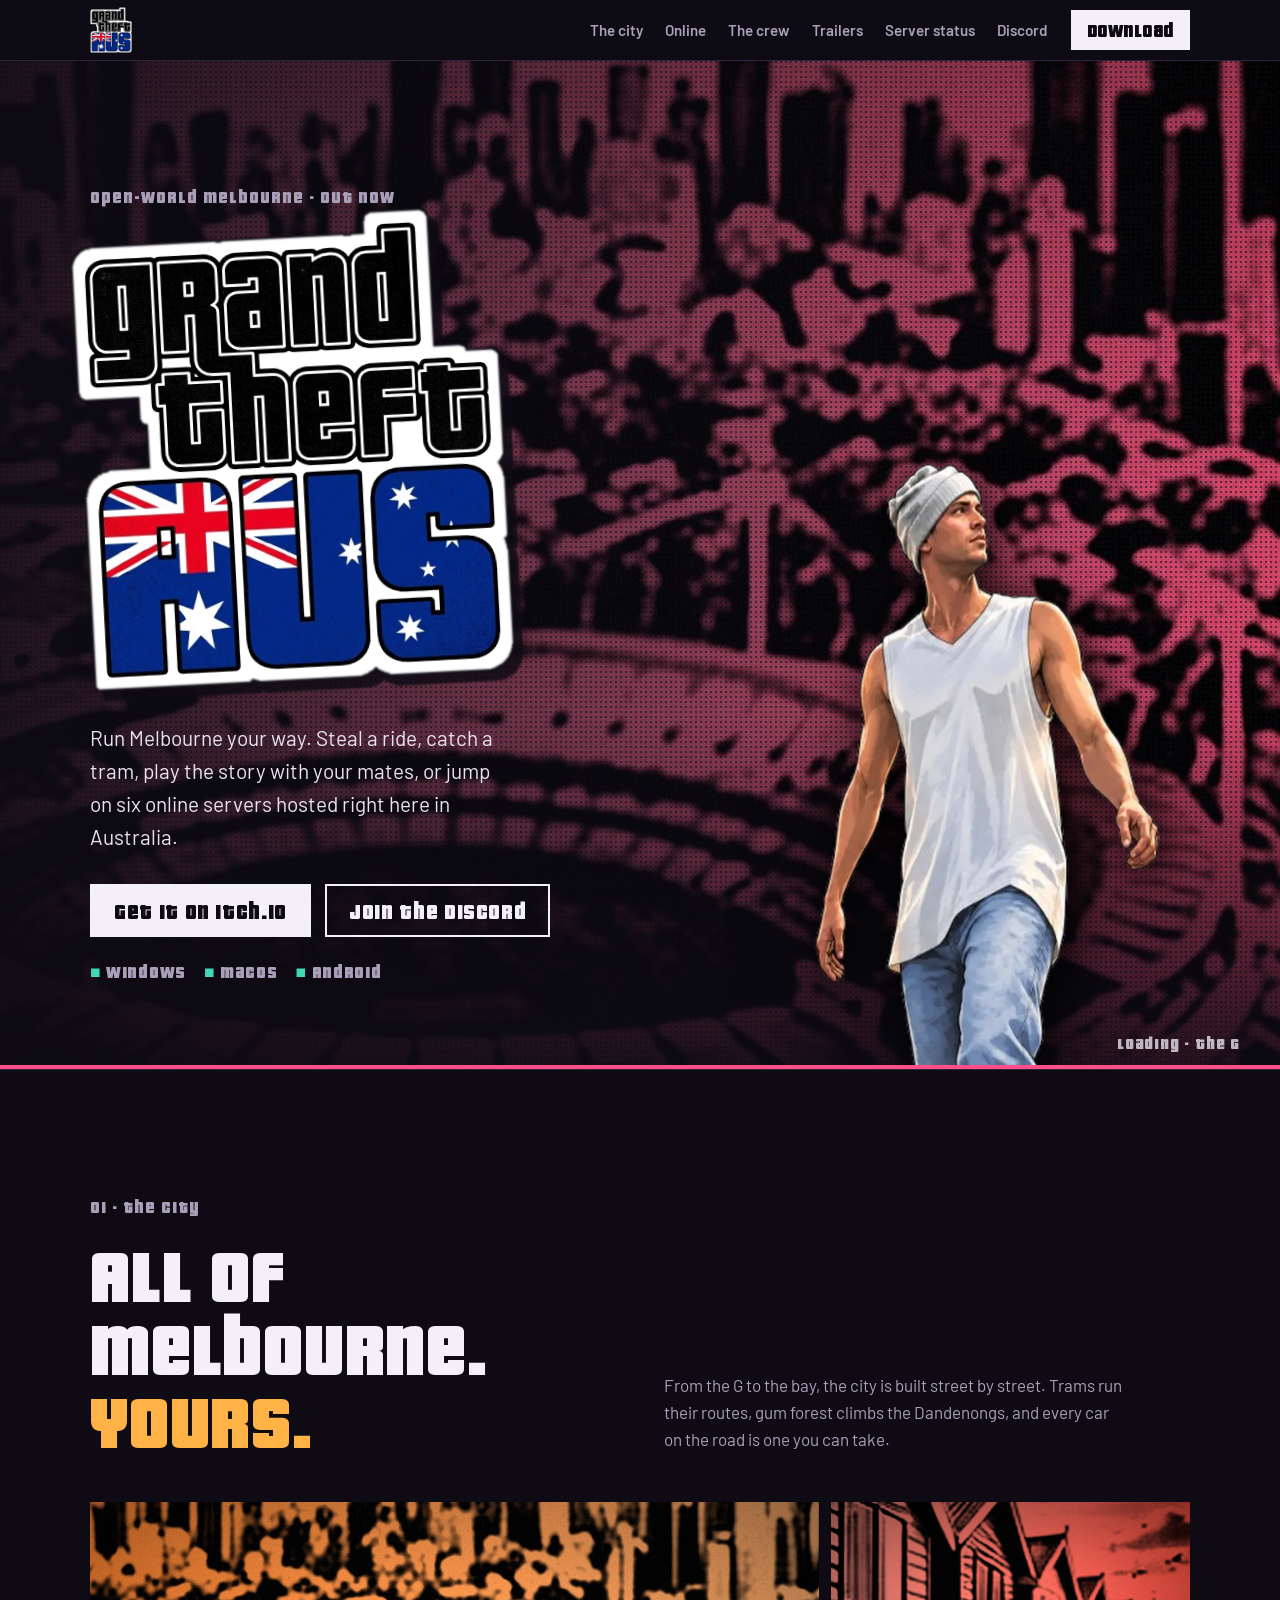
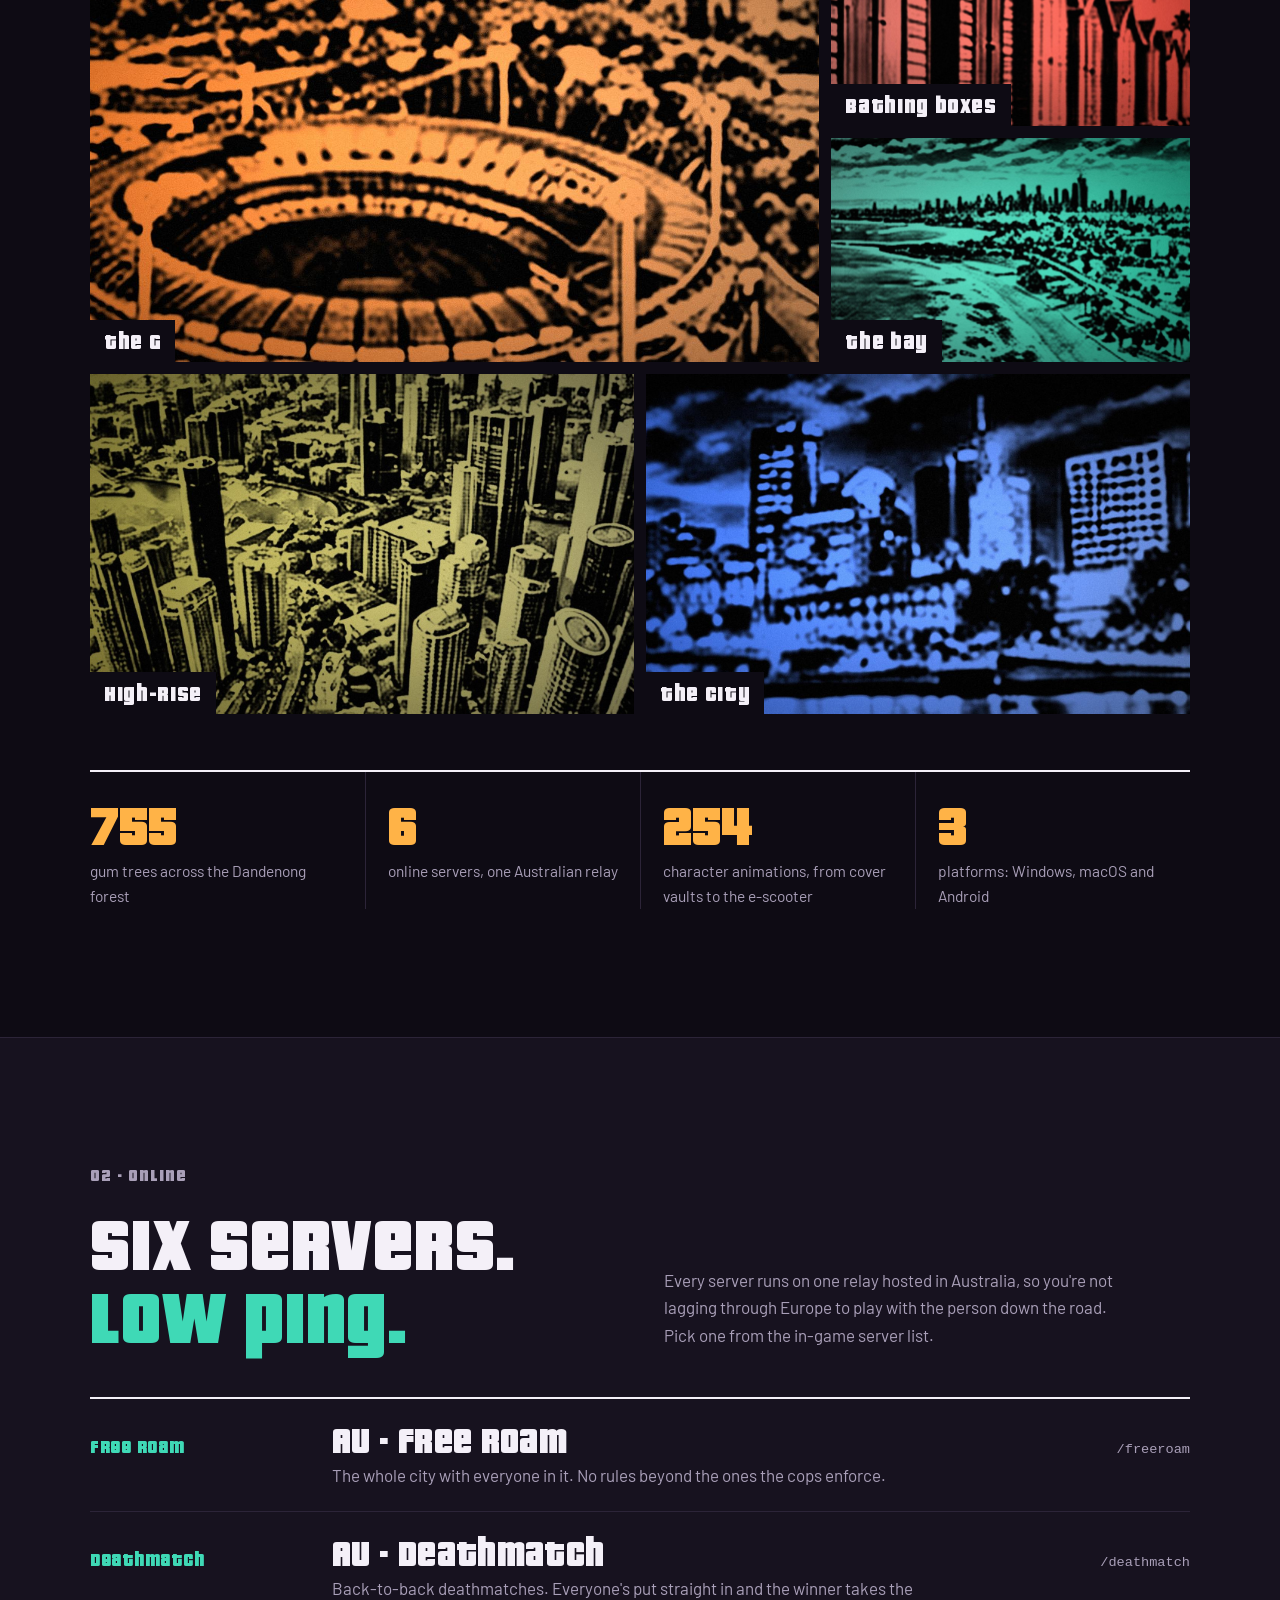
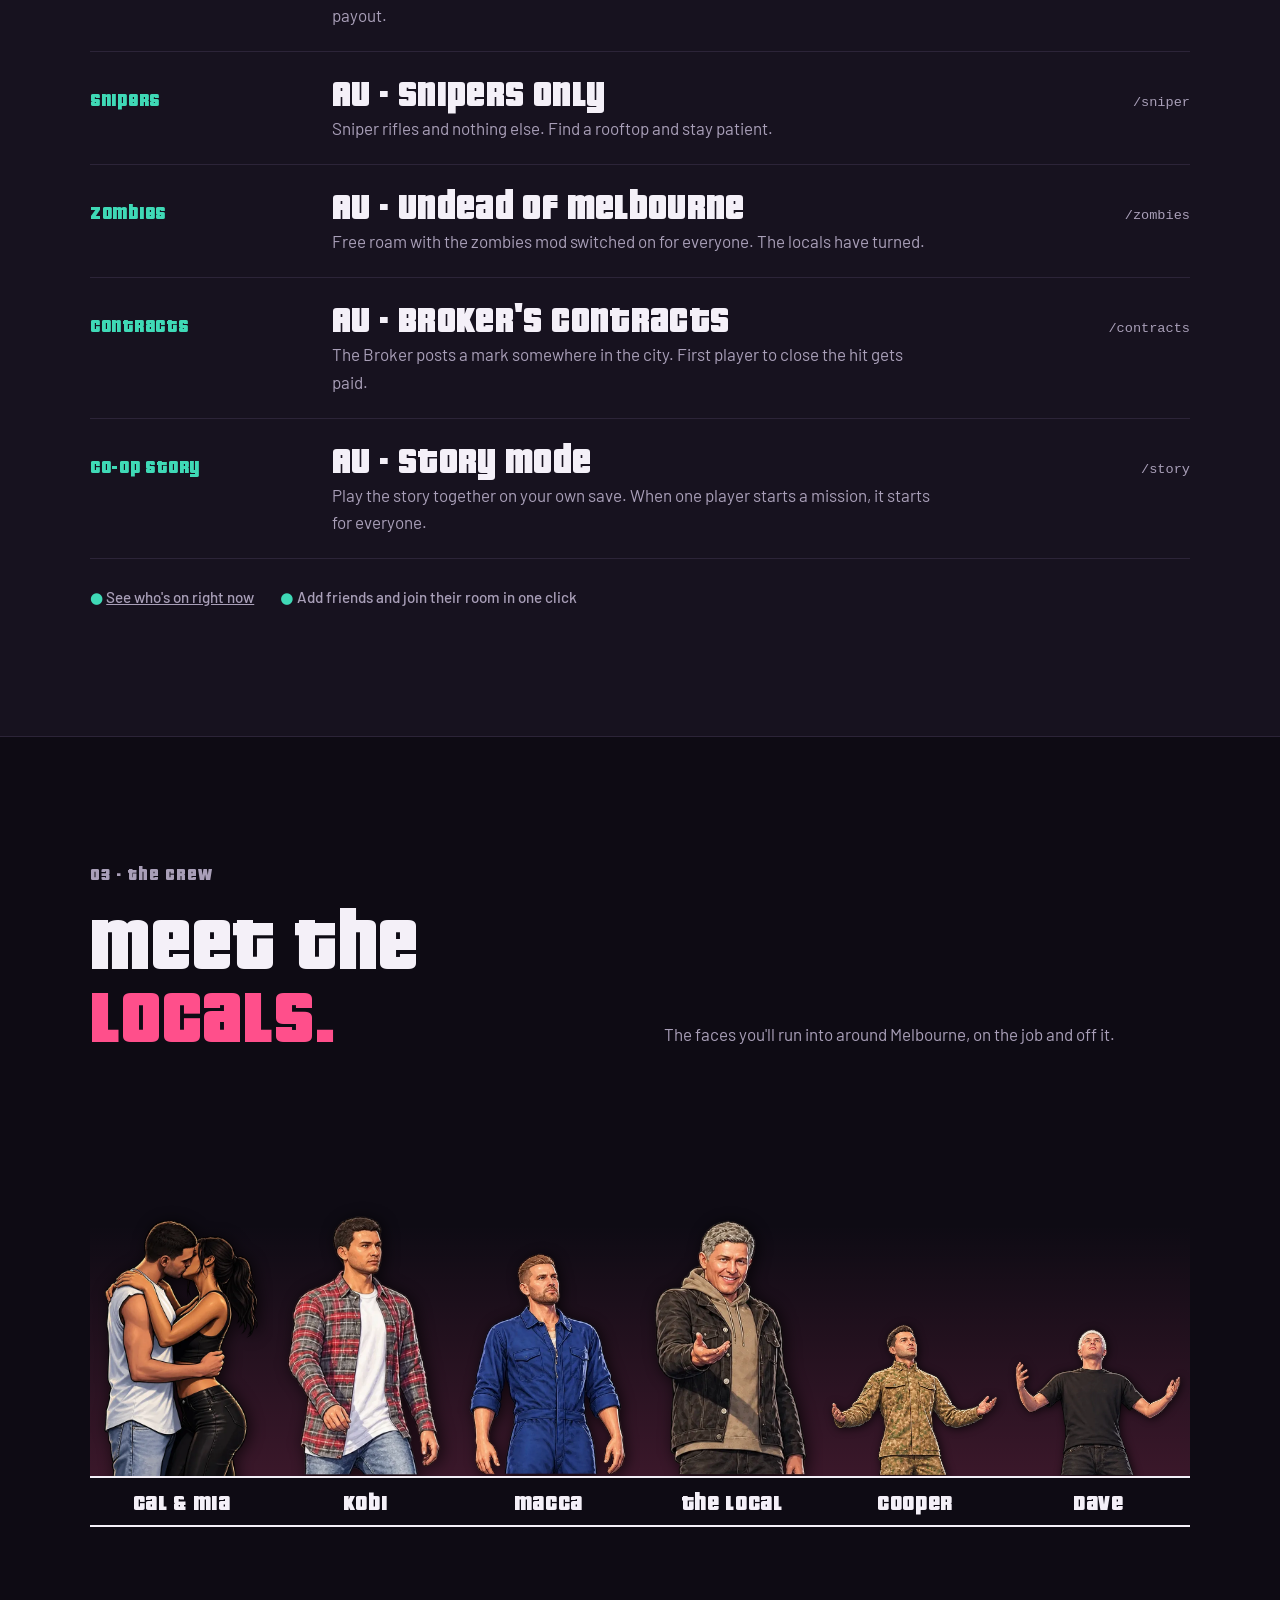
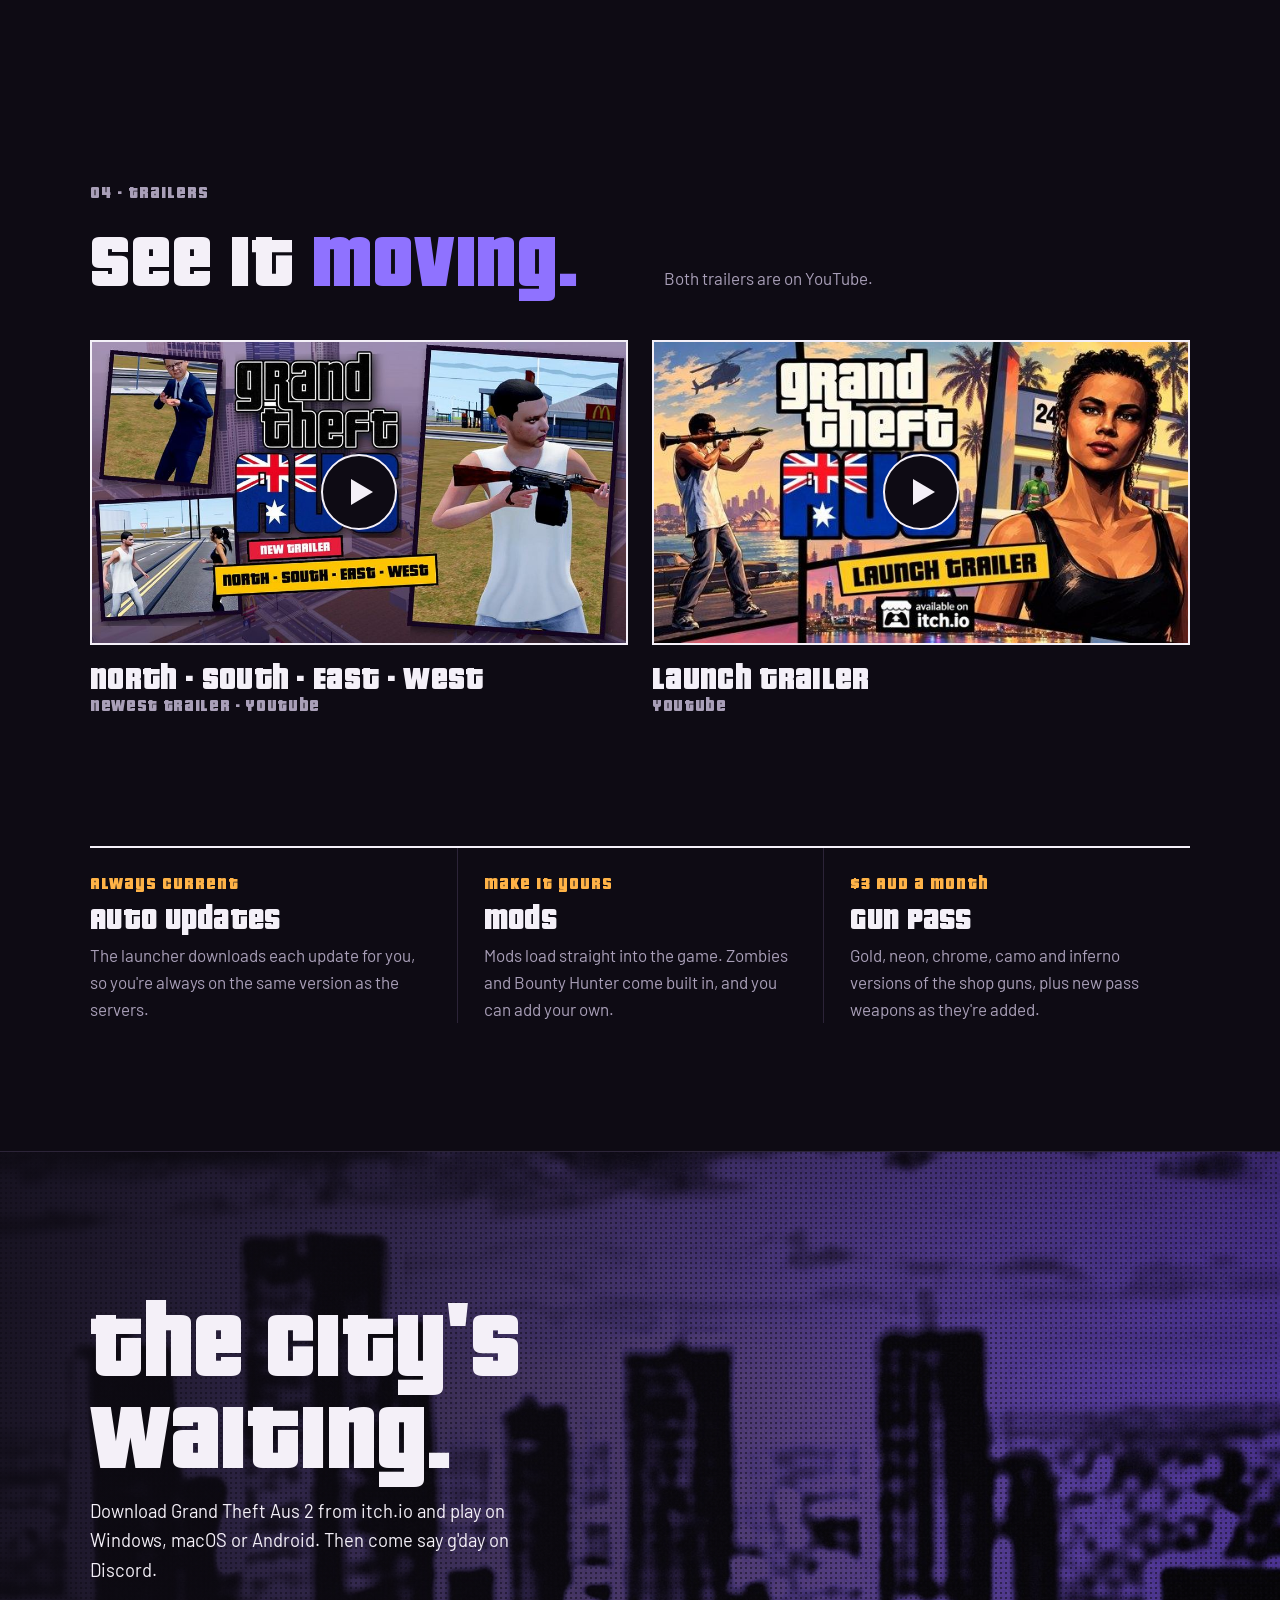
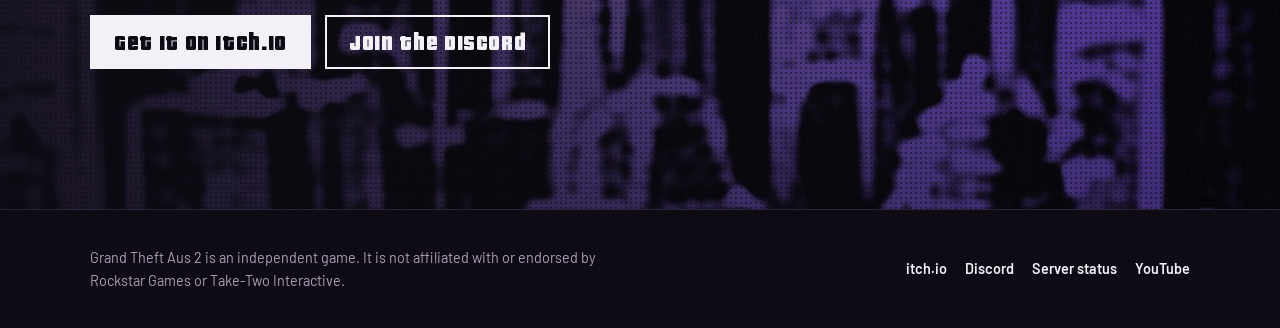
==== commit 893b47ea: "Update title and description for Grand Theft Aus 2" ====
--- a/index.html
+++ b/index.html
@@ -3,9 +3,9 @@
 <head>
 <meta charset="utf-8">
 <meta name="viewport" content="width=device-width, initial-scale=1, viewport-fit=cover">
-<title>Grand Theft Aus</title>
-<meta name="description" content="Grand Theft Aus: an open-world crime game set in Melbourne. Free roam, co-op story and six online servers hosted in Australia. Windows, macOS and Android.">
-<meta property="og:title" content="Grand Theft Aus">
+<title>Grand Theft Aus 2</title>
+<meta name="description" content="Grand Theft Aus 2: an open-world crime game set in Melbourne. Free roam, co-op story and six online servers hosted in Australia. Windows, macOS and Android.">
+<meta property="og:title" content="Grand Theft Aus 2">
 <meta property="og:description" content="Open-world Melbourne. Co-op story, deathmatch, zombies and contracts on Australian servers.">
 <meta property="og:image" content="https://grandtheftaus.online/img/city_1.jpg">
 <meta property="og:url" content="https://grandtheftaus.online/">
@@ -21,7 +21,7 @@
 
 <header class="nav">
   <div class="wrap">
-    <a class="mark" href="#top"><img src="img/logo.png" alt="Grand Theft Aus" width="42" height="46"></a>
+    <a class="mark" href="#top"><img src="img/logo.png" alt="Grand Theft Aus 2" width="42" height="46"></a>
     <ul>
       <li><a href="#city">The city</a></li>
       <li><a href="#online">Online</a></li>
@@ -35,7 +35,7 @@
 </header>
 
 <main id="top">
-  <section class="hero" aria-label="Grand Theft Aus" style="padding:0">
+  <section class="hero" aria-label="Grand Theft Aus 2" style="padding:0">
     <div class="plates" id="plates">
       <img src="img/city_1.jpg" alt="" data-tag="The G">
       <img src="img/city_2.jpg" alt="" data-tag="The city" loading="lazy">
@@ -53,7 +53,7 @@
         <p class="lede">Run Melbourne your way. Steal a ride, catch a tram, play the story with your mates, or jump on six online servers hosted right here in Australia.</p>
         <div class="ctas">
           <a class="btn btn-solid" href="https://f1ftycal.itch.io/grand-theft-aus" target="_blank" rel="noopener">Get it on itch.io</a>
-          <a class="btn btn-ghost" href="https://discord.gg/K2Qsdkh7cU" target="_blank" rel="noopener">Join the Discord</a>
+          <a class="btn btn-ghost" href="https://discord.gg/sUFKsc4ndh" target="_blank" rel="noopener">Join the Discord</a>
         </div>
         <div class="platforms"><span>Windows</span><span>macOS</span><span>Android</span></div>
       </div>
@@ -157,7 +157,7 @@
     <img src="img/city_8.jpg" alt="" loading="lazy">
     <div class="wrap">
       <h2>The city's waiting.</h2>
-      <p>Download Grand Theft Aus from itch.io and play on Windows, macOS or Android. Then come say g'day on Discord.</p>
+      <p>Download Grand Theft Aus 2 from itch.io and play on Windows, macOS or Android. Then come say g'day on Discord.</p>
       <div class="ctas">
         <a class="btn btn-solid" href="https://f1ftycal.itch.io/grand-theft-aus" target="_blank" rel="noopener">Get it on itch.io</a>
         <a class="btn btn-ghost" href="https://discord.gg/K2Qsdkh7cU" target="_blank" rel="noopener">Join the Discord</a>
@@ -168,10 +168,10 @@
 
 <footer>
   <div class="wrap">
-    <p>Grand Theft Aus is an independent game. It is not affiliated with or endorsed by Rockstar Games or Take-Two Interactive.</p>
+    <p>Grand Theft Aus 2 is an independent game. It is not affiliated with or endorsed by Rockstar Games or Take-Two Interactive.</p>
     <nav>
       <a href="https://f1ftycal.itch.io/grand-theft-aus" target="_blank" rel="noopener">itch.io</a>
-      <a href="https://discord.gg/K2Qsdkh7cU" target="_blank" rel="noopener">Discord</a>
+      <a href="https://discord.gg/sUFKsc4ndh" target="_blank" rel="noopener">Discord</a>
       <a href="status.html">Server status</a>
       <a href="https://youtu.be/_pbaEXQRSzY" target="_blank" rel="noopener">YouTube</a>
     </nav>
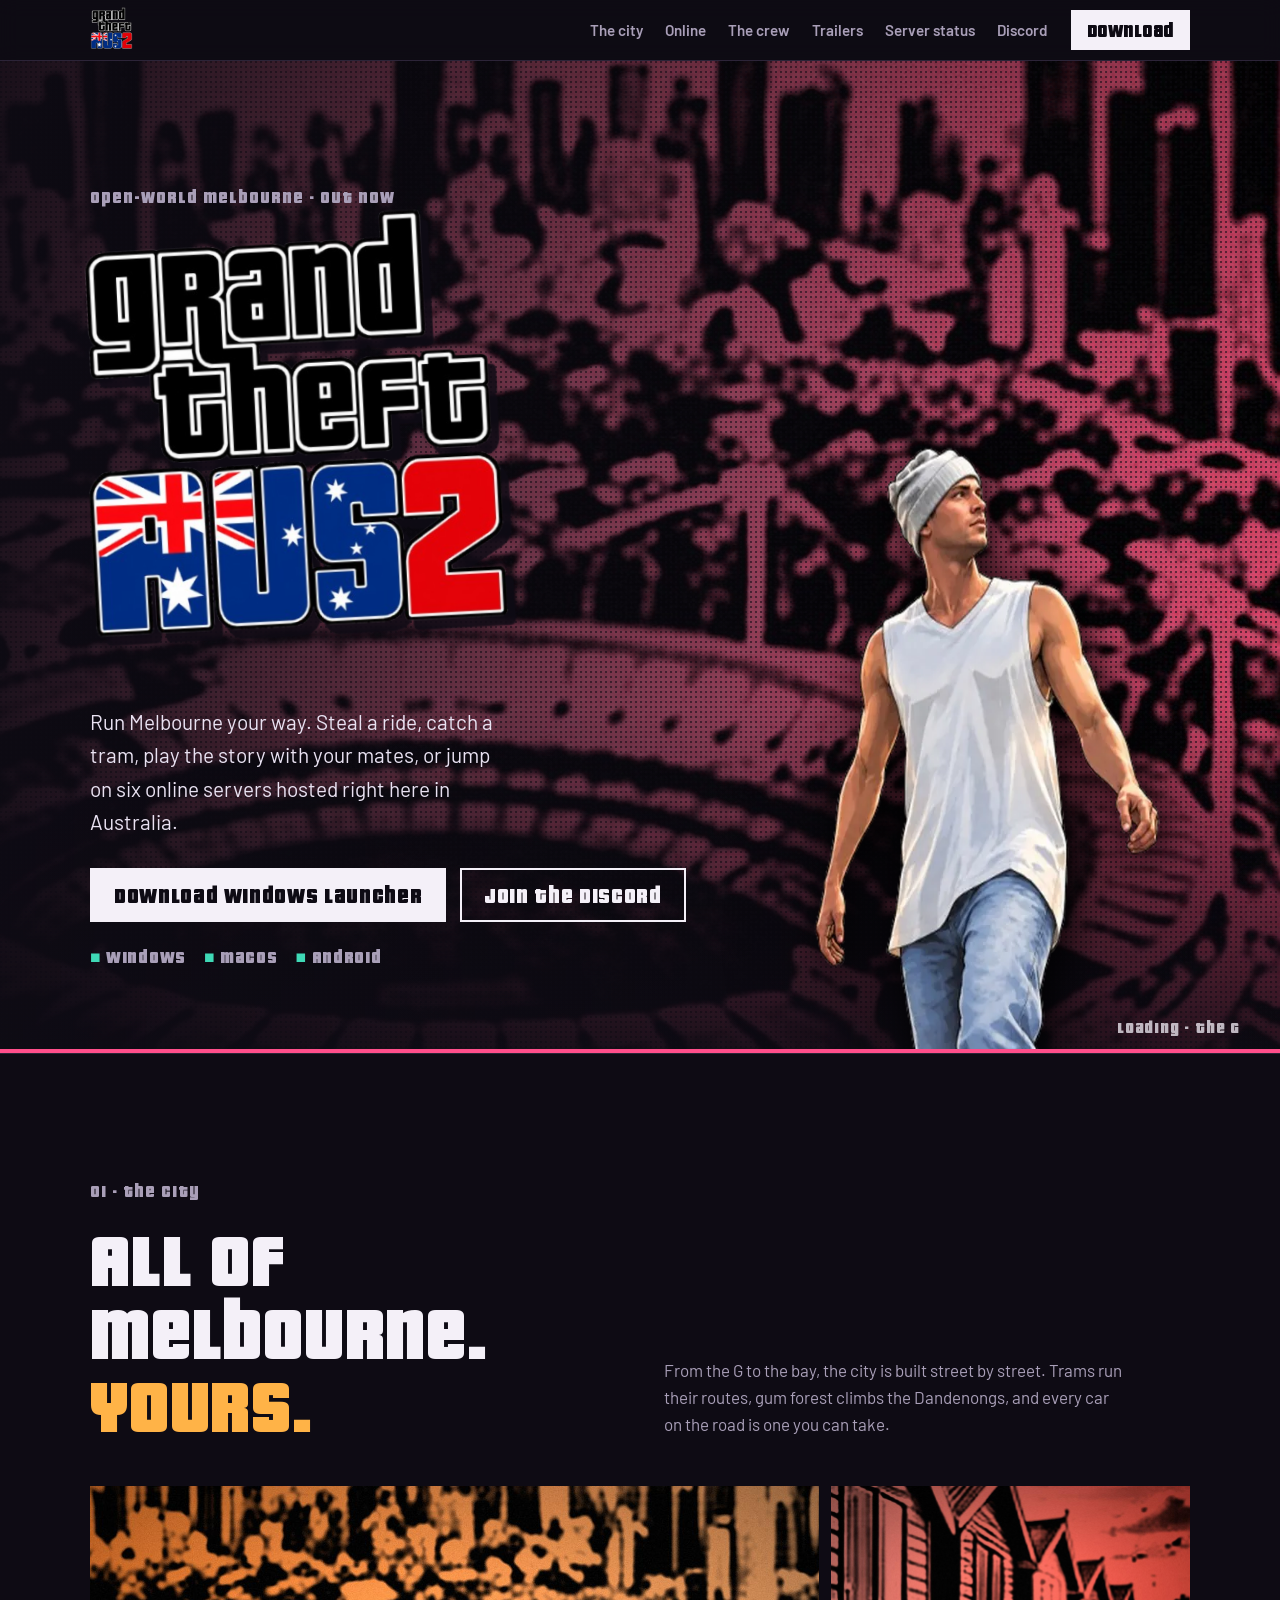
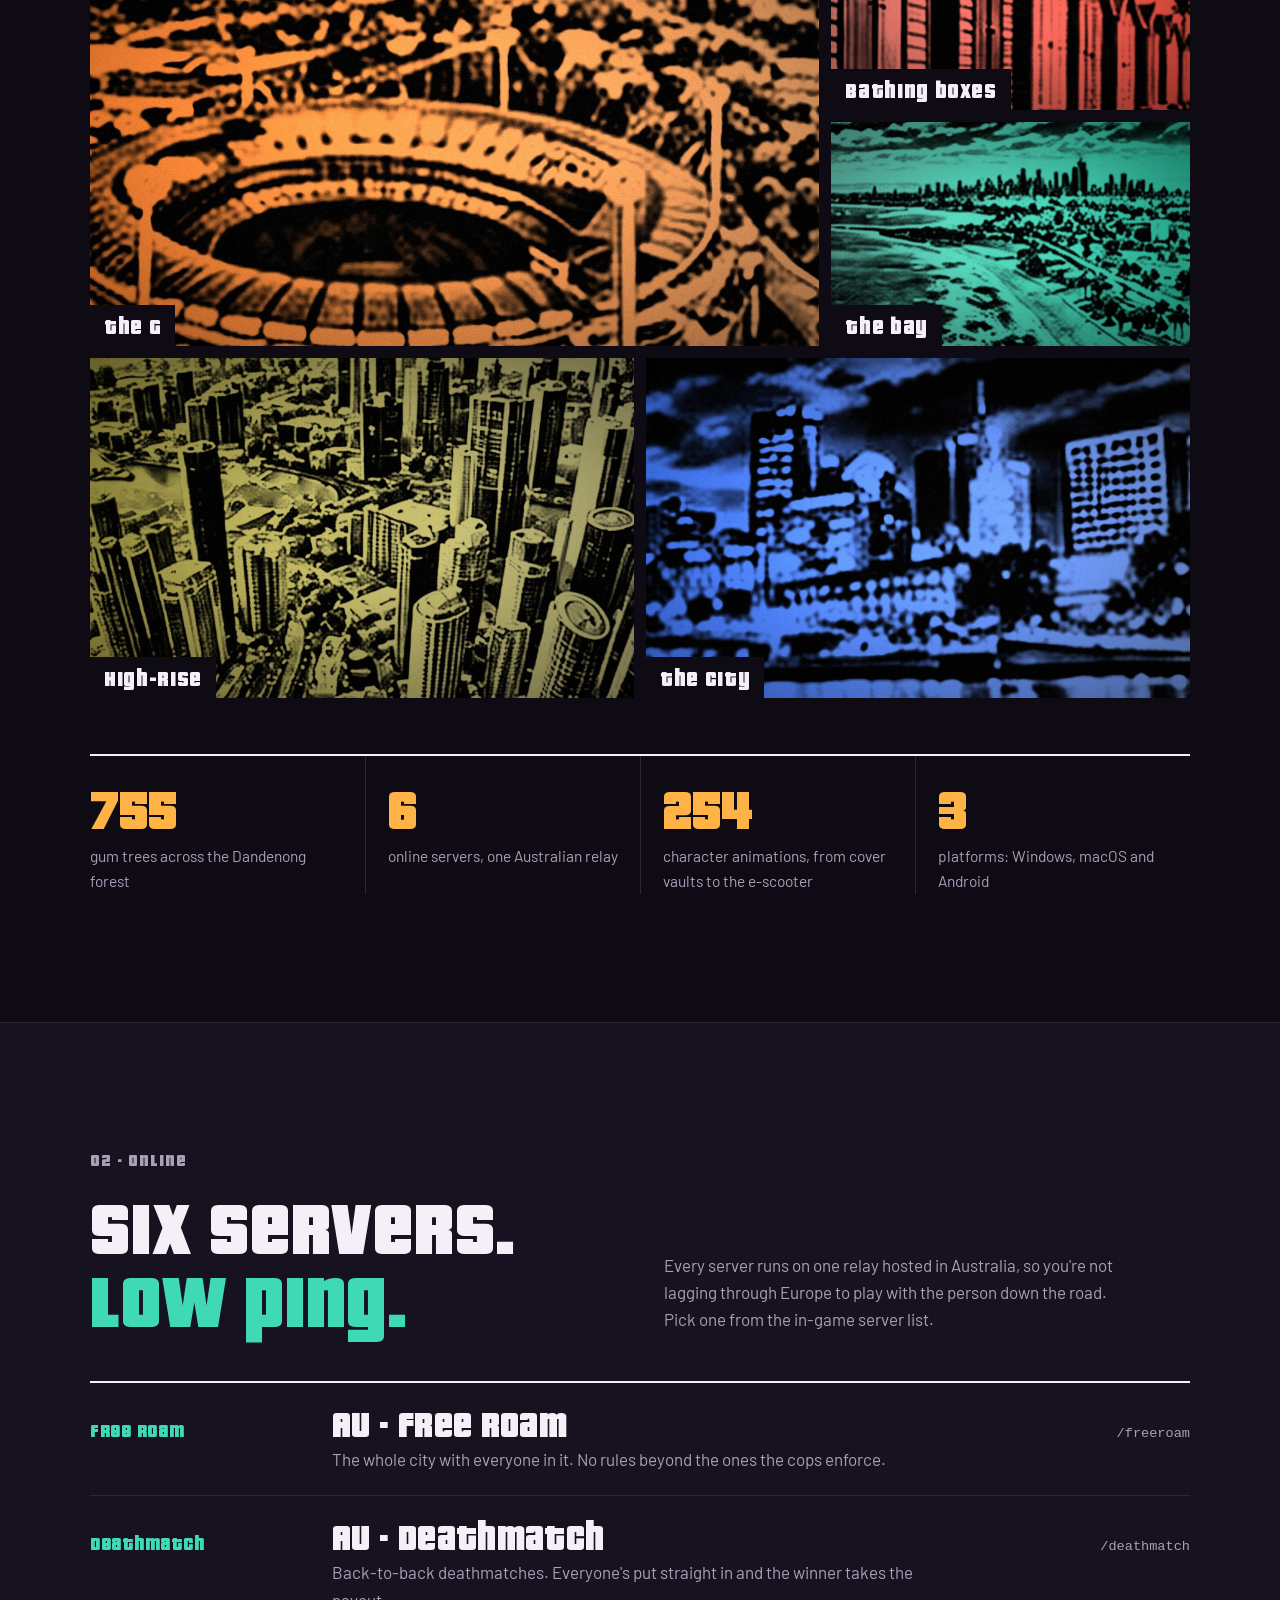
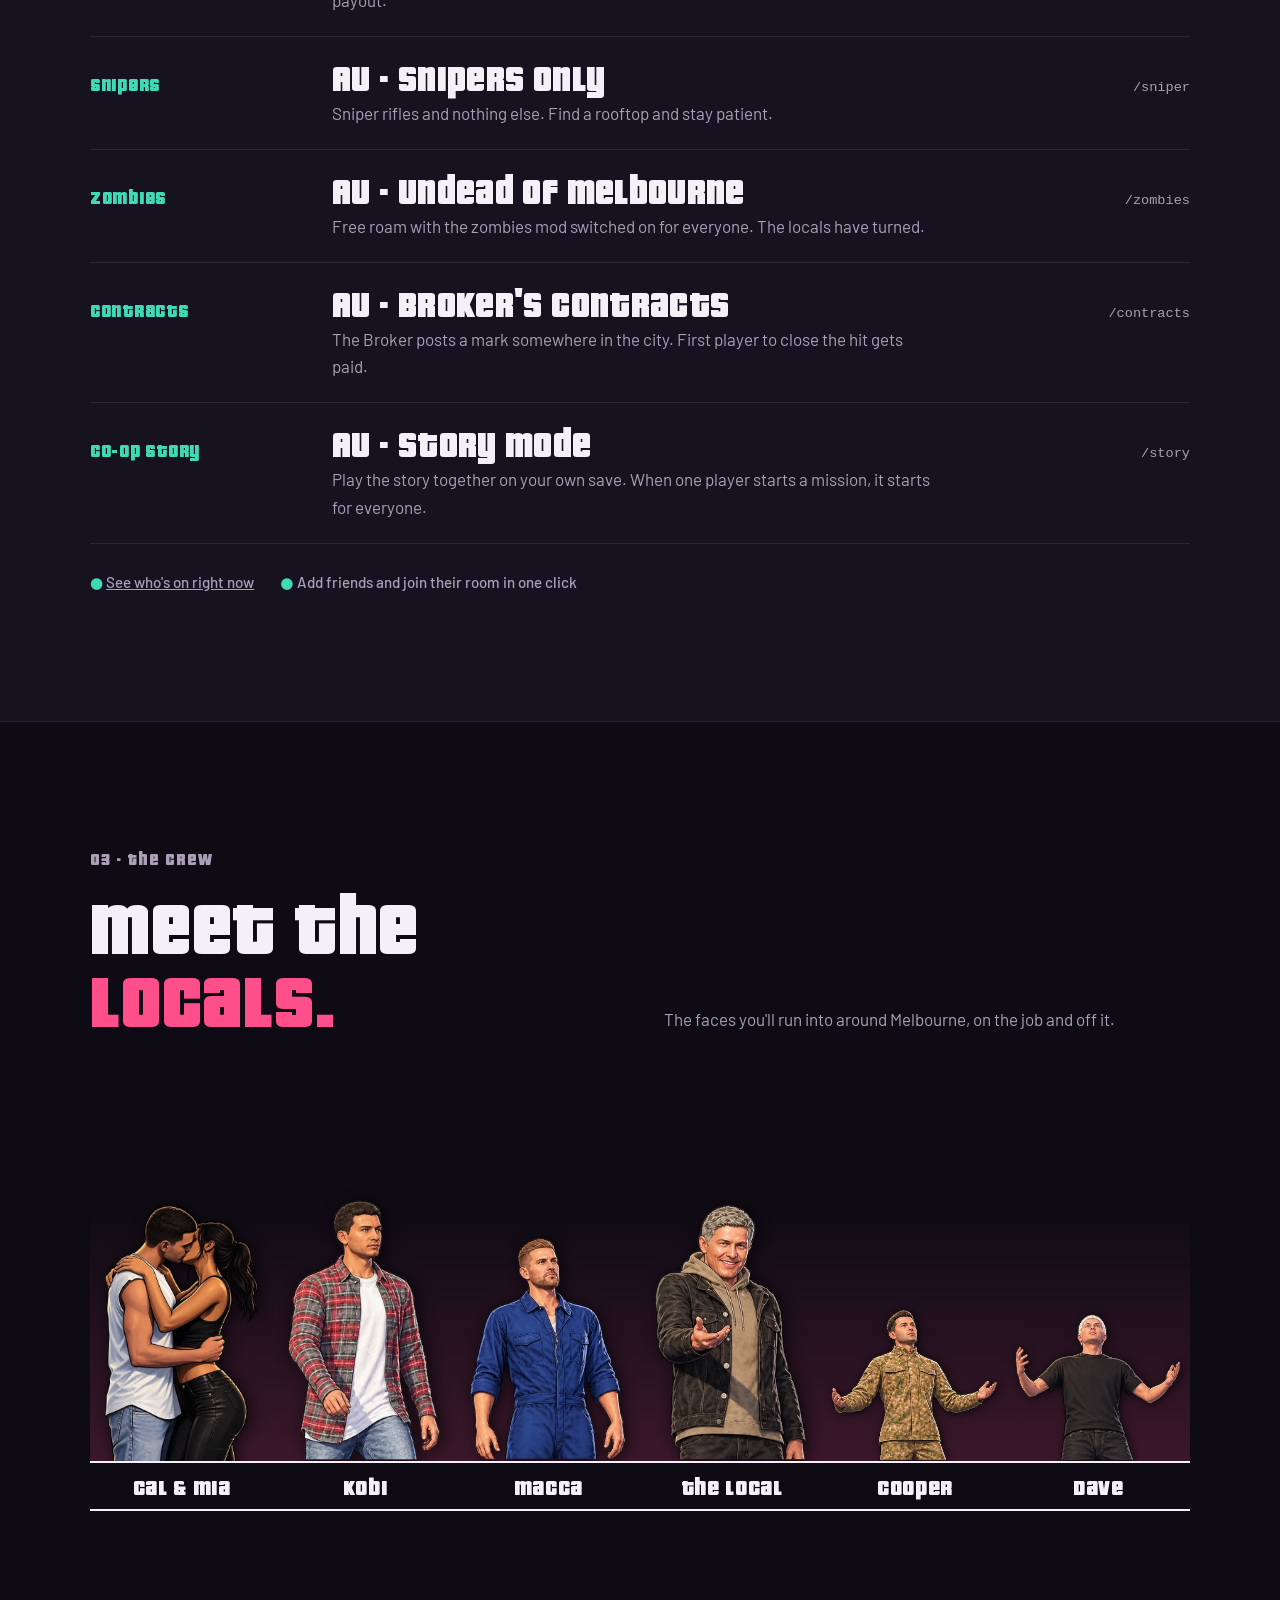
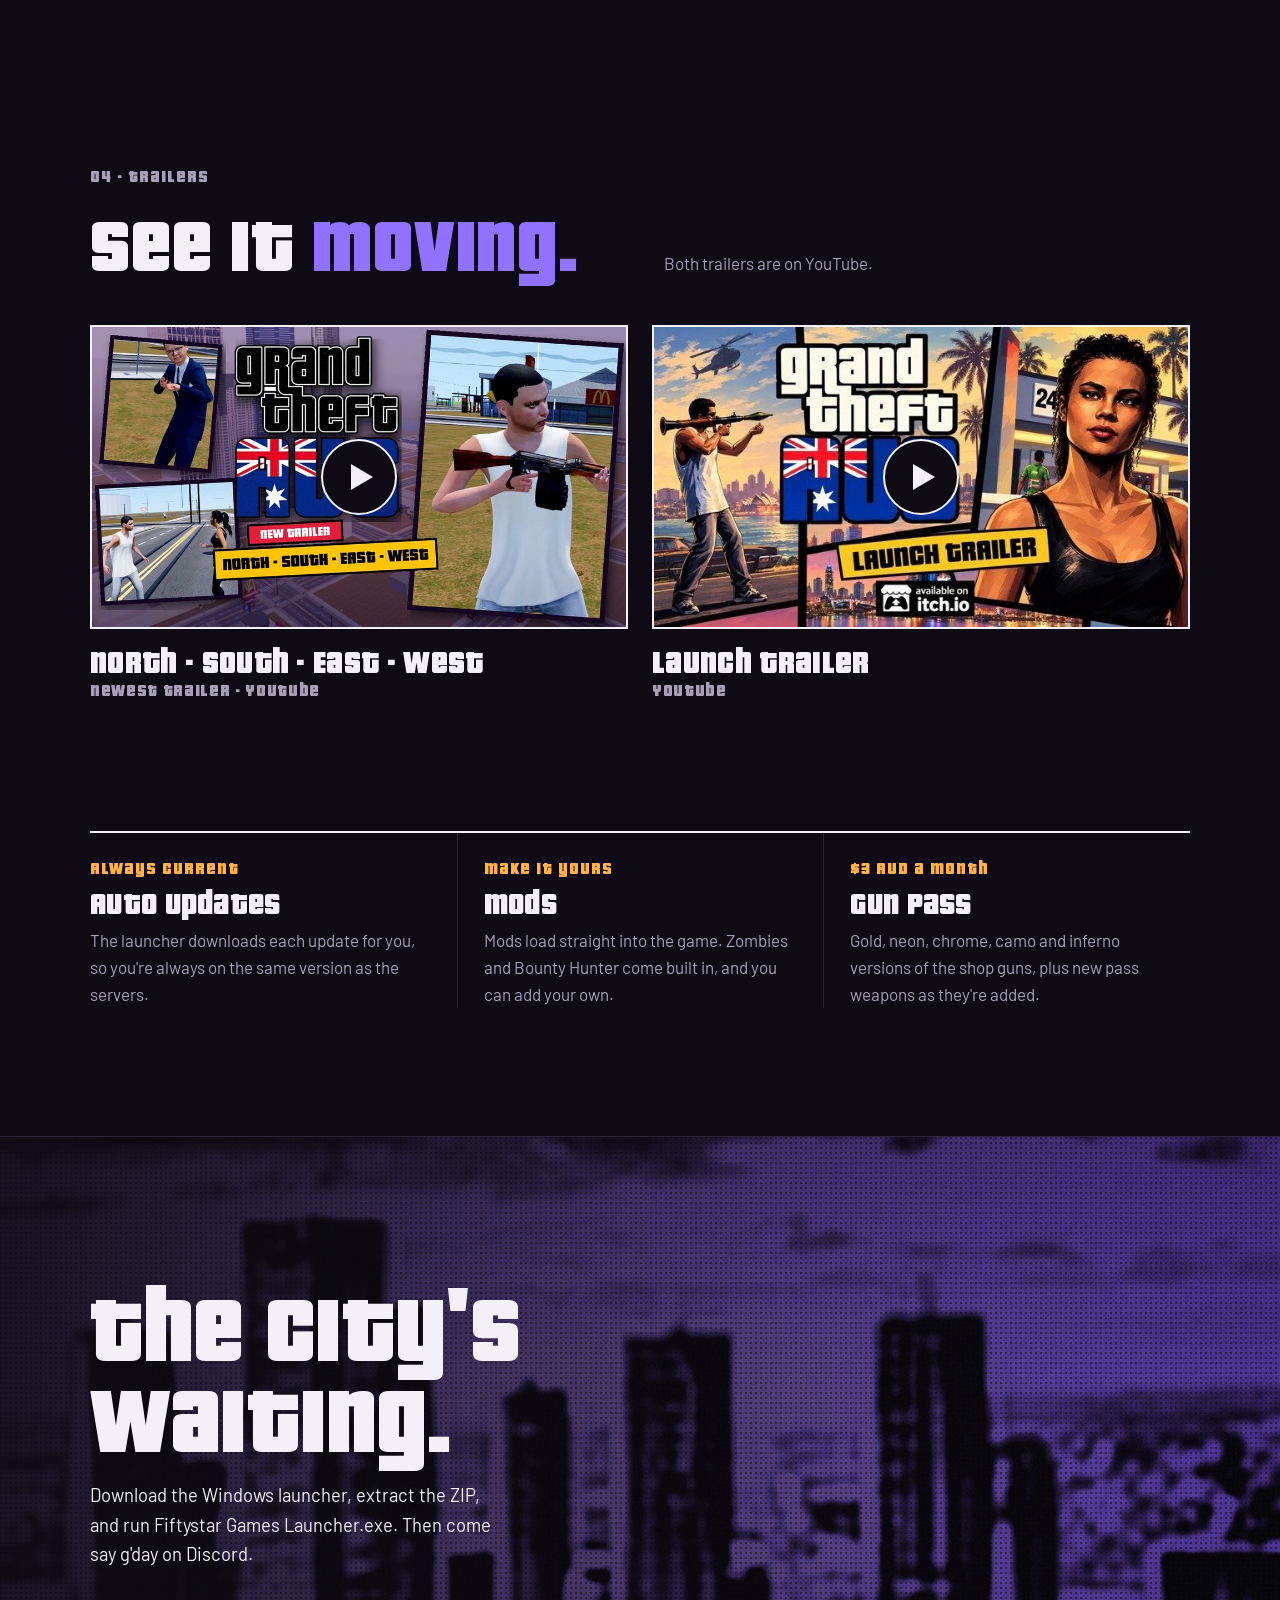
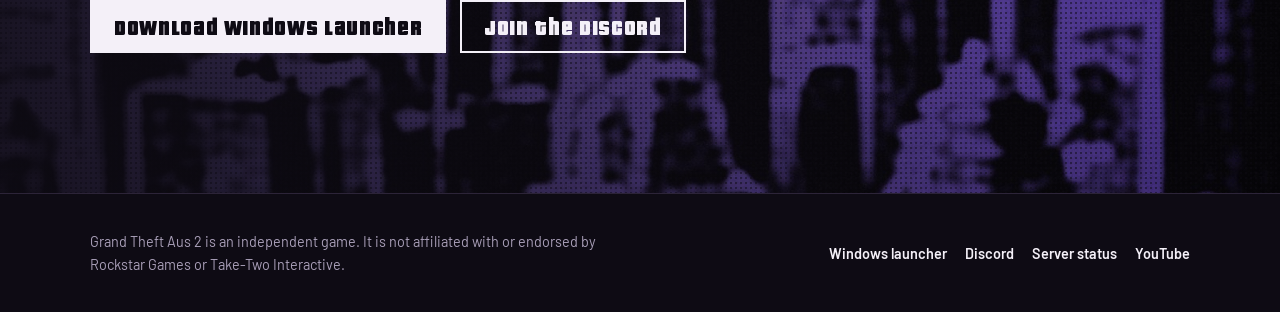
==== commit f988eca9: "Add files via upload" ====
--- a/index.html
+++ b/index.html
@@ -30,7 +30,7 @@
       <li><a href="status.html">Server status</a></li>
       <li><a href="https://discord.gg/K2Qsdkh7cU" target="_blank" rel="noopener">Discord</a></li>
     </ul>
-    <a class="btn btn-solid btn-sm" href="https://f1ftycal.itch.io/grand-theft-aus" target="_blank" rel="noopener">Download</a>
+    <a class="btn btn-solid btn-sm" href="Fiftystar-Games-Launcher-v2.3.0.zip" download>Download</a>
   </div>
 </header>
 
@@ -52,7 +52,7 @@
         <h1><img src="img/logo.png" alt="Grand Theft Aus" width="430" height="472"></h1>
         <p class="lede">Run Melbourne your way. Steal a ride, catch a tram, play the story with your mates, or jump on six online servers hosted right here in Australia.</p>
         <div class="ctas">
-          <a class="btn btn-solid" href="https://f1ftycal.itch.io/grand-theft-aus" target="_blank" rel="noopener">Get it on itch.io</a>
+          <a class="btn btn-solid" href="Fiftystar-Games-Launcher-v2.3.0.zip" download>Download Windows launcher</a>
           <a class="btn btn-ghost" href="https://discord.gg/sUFKsc4ndh" target="_blank" rel="noopener">Join the Discord</a>
         </div>
         <div class="platforms"><span>Windows</span><span>macOS</span><span>Android</span></div>
@@ -157,9 +157,9 @@
     <img src="img/city_8.jpg" alt="" loading="lazy">
     <div class="wrap">
       <h2>The city's waiting.</h2>
-      <p>Download Grand Theft Aus 2 from itch.io and play on Windows, macOS or Android. Then come say g'day on Discord.</p>
+      <p>Download the Windows launcher, extract the ZIP, and run Fiftystar Games Launcher.exe. Then come say g'day on Discord.</p>
       <div class="ctas">
-        <a class="btn btn-solid" href="https://f1ftycal.itch.io/grand-theft-aus" target="_blank" rel="noopener">Get it on itch.io</a>
+        <a class="btn btn-solid" href="Fiftystar-Games-Launcher-v2.3.0.zip" download>Download Windows launcher</a>
         <a class="btn btn-ghost" href="https://discord.gg/K2Qsdkh7cU" target="_blank" rel="noopener">Join the Discord</a>
       </div>
     </div>
@@ -170,7 +170,7 @@
   <div class="wrap">
     <p>Grand Theft Aus 2 is an independent game. It is not affiliated with or endorsed by Rockstar Games or Take-Two Interactive.</p>
     <nav>
-      <a href="https://f1ftycal.itch.io/grand-theft-aus" target="_blank" rel="noopener">itch.io</a>
+      <a href="Fiftystar-Games-Launcher-v2.3.0.zip" download>Windows launcher</a>
       <a href="https://discord.gg/sUFKsc4ndh" target="_blank" rel="noopener">Discord</a>
       <a href="status.html">Server status</a>
       <a href="https://youtu.be/_pbaEXQRSzY" target="_blank" rel="noopener">YouTube</a>
